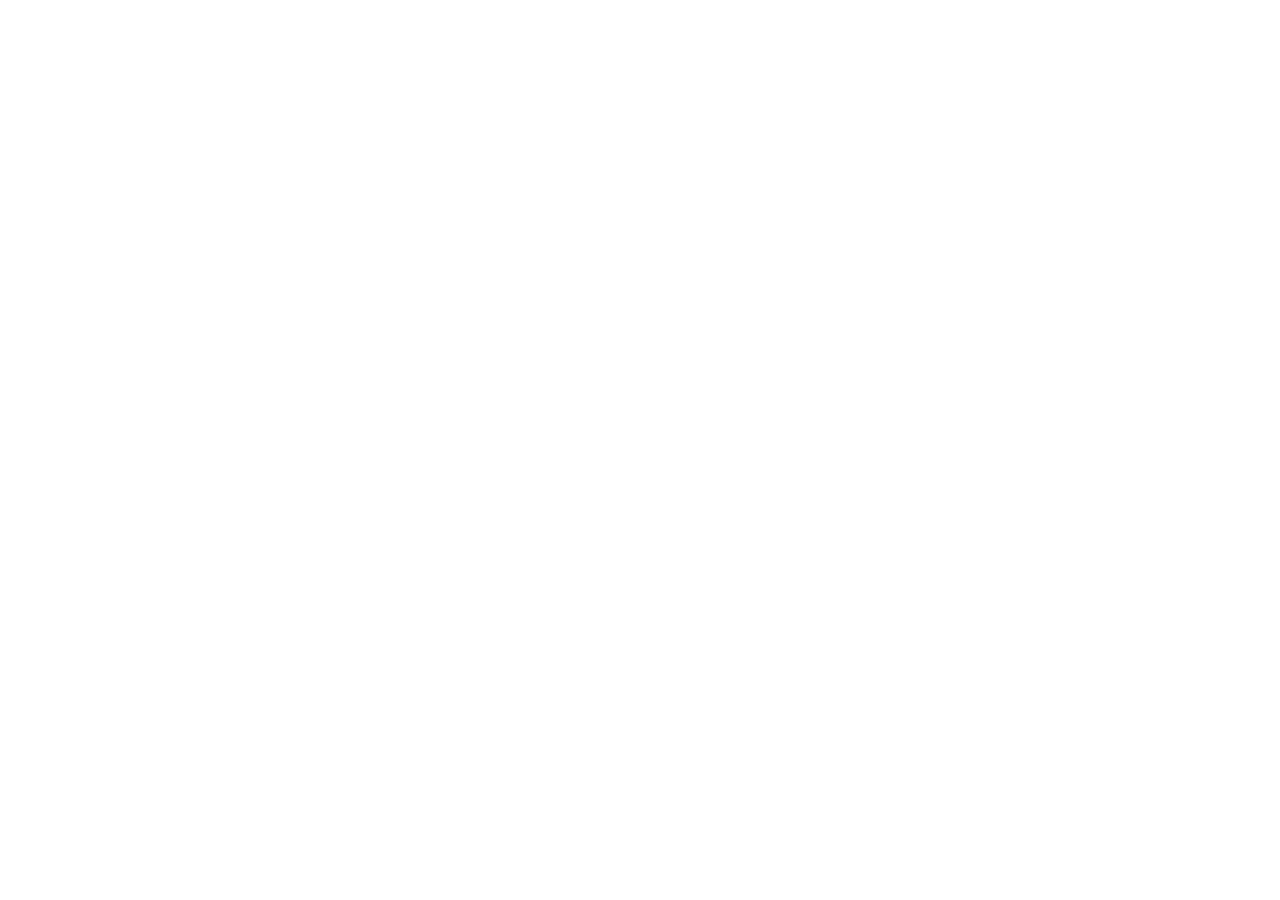
==== meta/index.html @ 98bcefba "Add initial HTML structure and metadata for Gravity Meta This file contains the HTML structure and m" ====
<!doctype html>
<html lang="en">
  <head>
    <meta charset="UTF-8" />
    <link rel="icon" type="image/png" href="/logo.png" />
    <meta name="viewport" content="width=device-width, initial-scale=1.0" />
    <meta name="google-site-verification" content="0ZM9mzoG0F2_y1oZNeN7KUxg014ZH8ivUcVHhvHmW-U" />
    
    <!-- Primary Meta Tags -->
    <title>Gravity Meta - Free AI Metadata & Prompt Generator for Microstock</title>
    <meta name="title" content="Gravity Meta - Free AI Metadata & Prompt Generator for Microstock" />
    <meta name="description" content="Boost your microstock portfolio with Gravity Meta. Instantly generate high-quality titles, keywords, descriptions, and AI image prompts using advanced AI for Shutterstock, Adobe Stock, and Midjourney." />
    <meta name="keywords" content="Gravity Meta, gravity meta, gravitymeta, bg remover, free background remover, metadata generator, prompt generator, image to prompt, image upscaler, ai image upscaler, event calendar, microstock automation, stock photography keywords, title generator, shutterstock keyword tool, adobe stock automation, free tag generator, stock photo SEO" />
    <meta name="author" content="Ratul Islam Ridoy" />

    <!-- Open Graph / Facebook / Discord -->
    <meta property="og:type" content="website" />
    <meta property="og:url" content="https://www.gravitymeta.me/" />
    <meta property="og:title" content="Gravity Meta - AI Metadata Engine" />
    <meta property="og:description" content="Generate perfect titles, keywords, and prompts for your stock photography and AI art instantly." />
    <meta property="og:image" content="/logo.png" />

    <!-- Twitter -->
    <meta property="twitter:card" content="summary_large_image" />
    <meta property="twitter:url" content="https://www.gravitymeta.me/" />
    <meta property="twitter:title" content="Gravity Meta - Free AI Metadata Generator" />
    <meta property="twitter:description" content="Boost your microstock portfolio with Gravity Meta. Instantly generate high-quality titles, keywords, descriptions, and AI image prompts." />
    <meta property="twitter:image" content="/logo.png" />

    <!-- Structured Data for Google Knowledge Graph (SEO for Exact Spaced Keyword) -->
    <script type="application/ld+json">
    {
      "@context": "https://schema.org",
      "@graph": [
        {
          "@type": "WebSite",
          "@id": "https://www.gravitymeta.me/#website",
          "url": "https://www.gravitymeta.me/",
          "name": "Gravity Meta",
          "alternateName": ["GravityMeta", "gravity meta", "Gravity meta"],
          "description": "Free AI Metadata & Prompt Generator for Microstock"
        },
        {
          "@type": "SoftwareApplication",
          "@id": "https://www.gravitymeta.me/#software",
          "name": "Gravity Meta",
          "alternateName": ["gravity meta", "GravityMeta"],
          "applicationCategory": "BusinessApplication",
          "operatingSystem": "Web",
          "url": "https://www.gravitymeta.me/",
          "description": "The ultimate AI suite for microstock contributors. Batch-generate SEO metadata, remove backgrounds, up-scale images, and track global trends natively powered by Google Gemini.",
          "keywords": "bg remover, metadata generator, prompt generator, image upscaler, event calendar, image to prompt, AI background removal, stock photography automation",
          "offers": {
            "@type": "Offer",
            "price": "0.00",
            "priceCurrency": "USD"
          }
        }
      ]
    }
    </script>
    <!-- Google tag (gtag.js) 
    <script async src="https://www.googletagmanager.com/gtag/js?id=G-BF6S1VX95F"></script>
    <script>
      window.dataLayer = window.dataLayer || [];
      function gtag(){dataLayer.push(arguments);}
      gtag('js', new Date());

      gtag('config', 'G-BF6S1VX95F');
    </script>
	  -->
    <script type="module" crossorigin src="/assets/index-s1XdirIM.js"></script>
    <link rel="stylesheet" crossorigin href="/assets/index-6b9rn6jf.css">
  </head>
  <body>
    <div id="root"></div>
  </body>
</html>
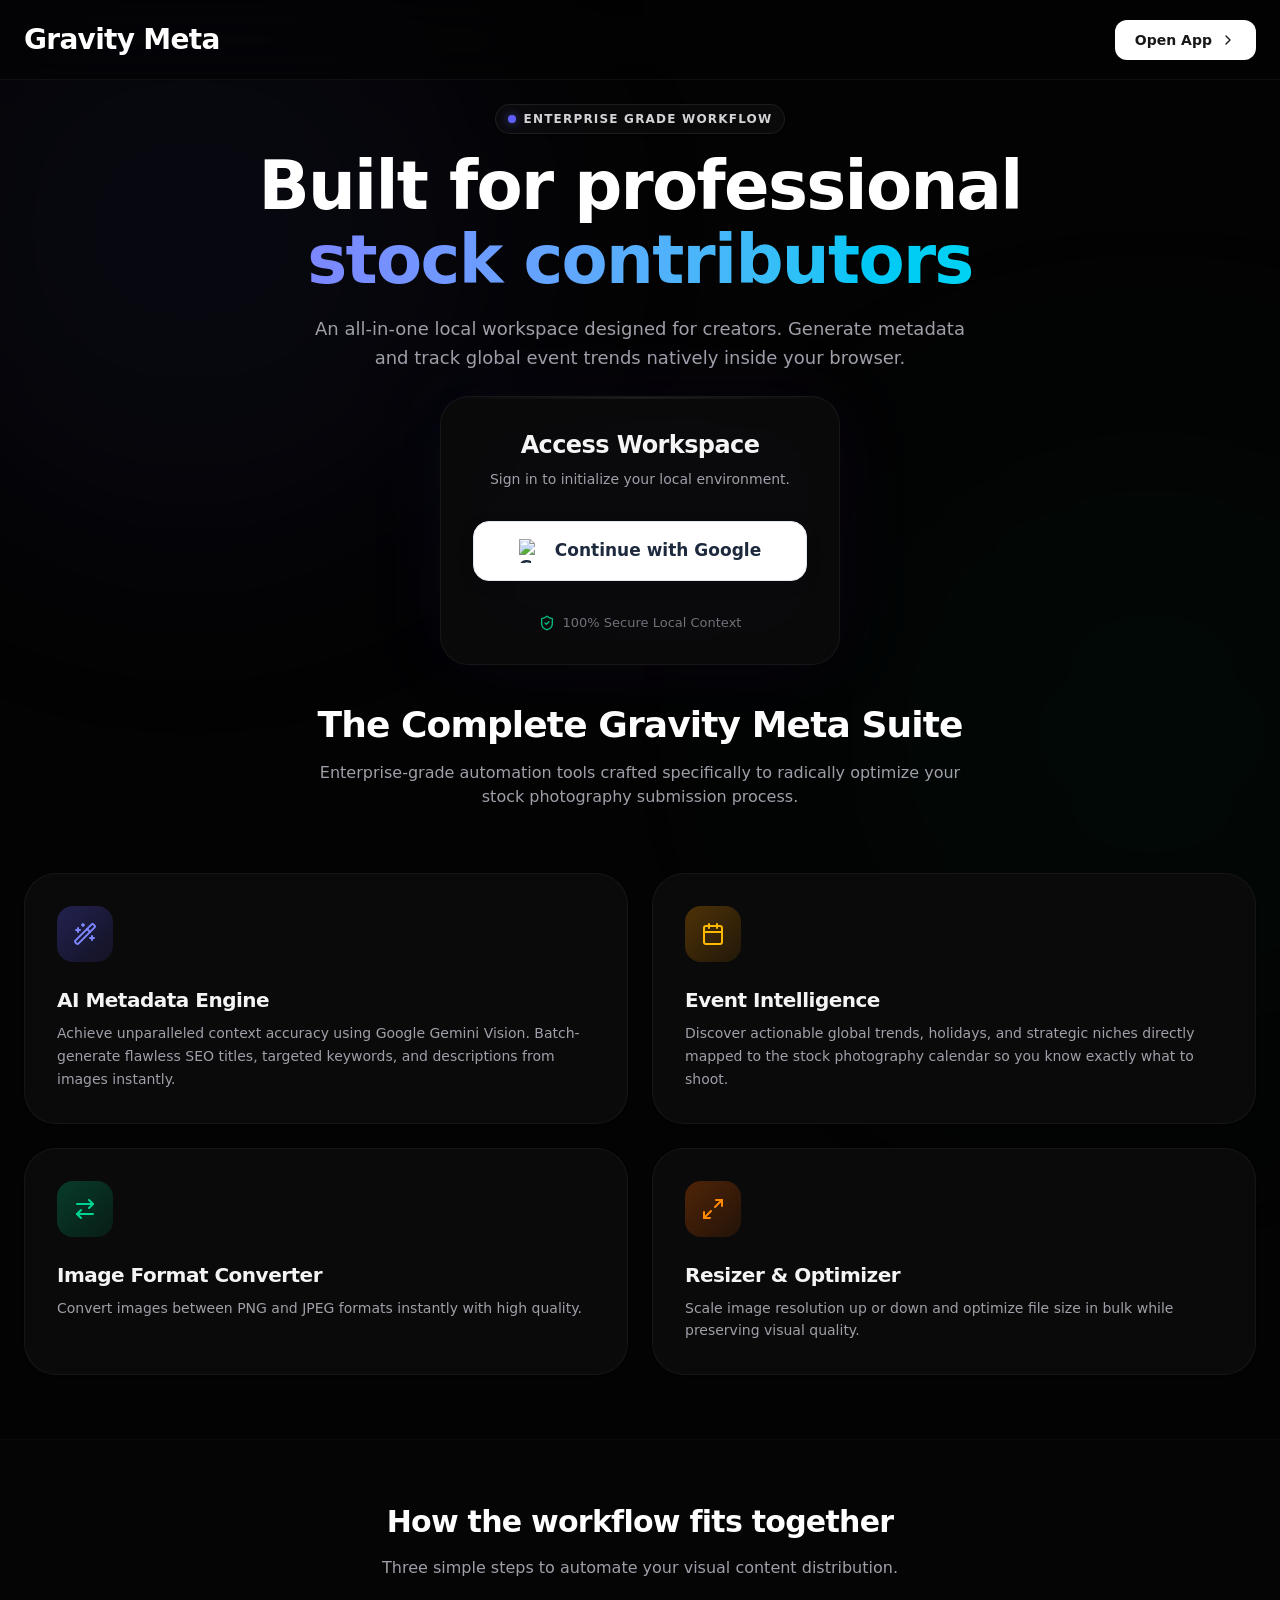
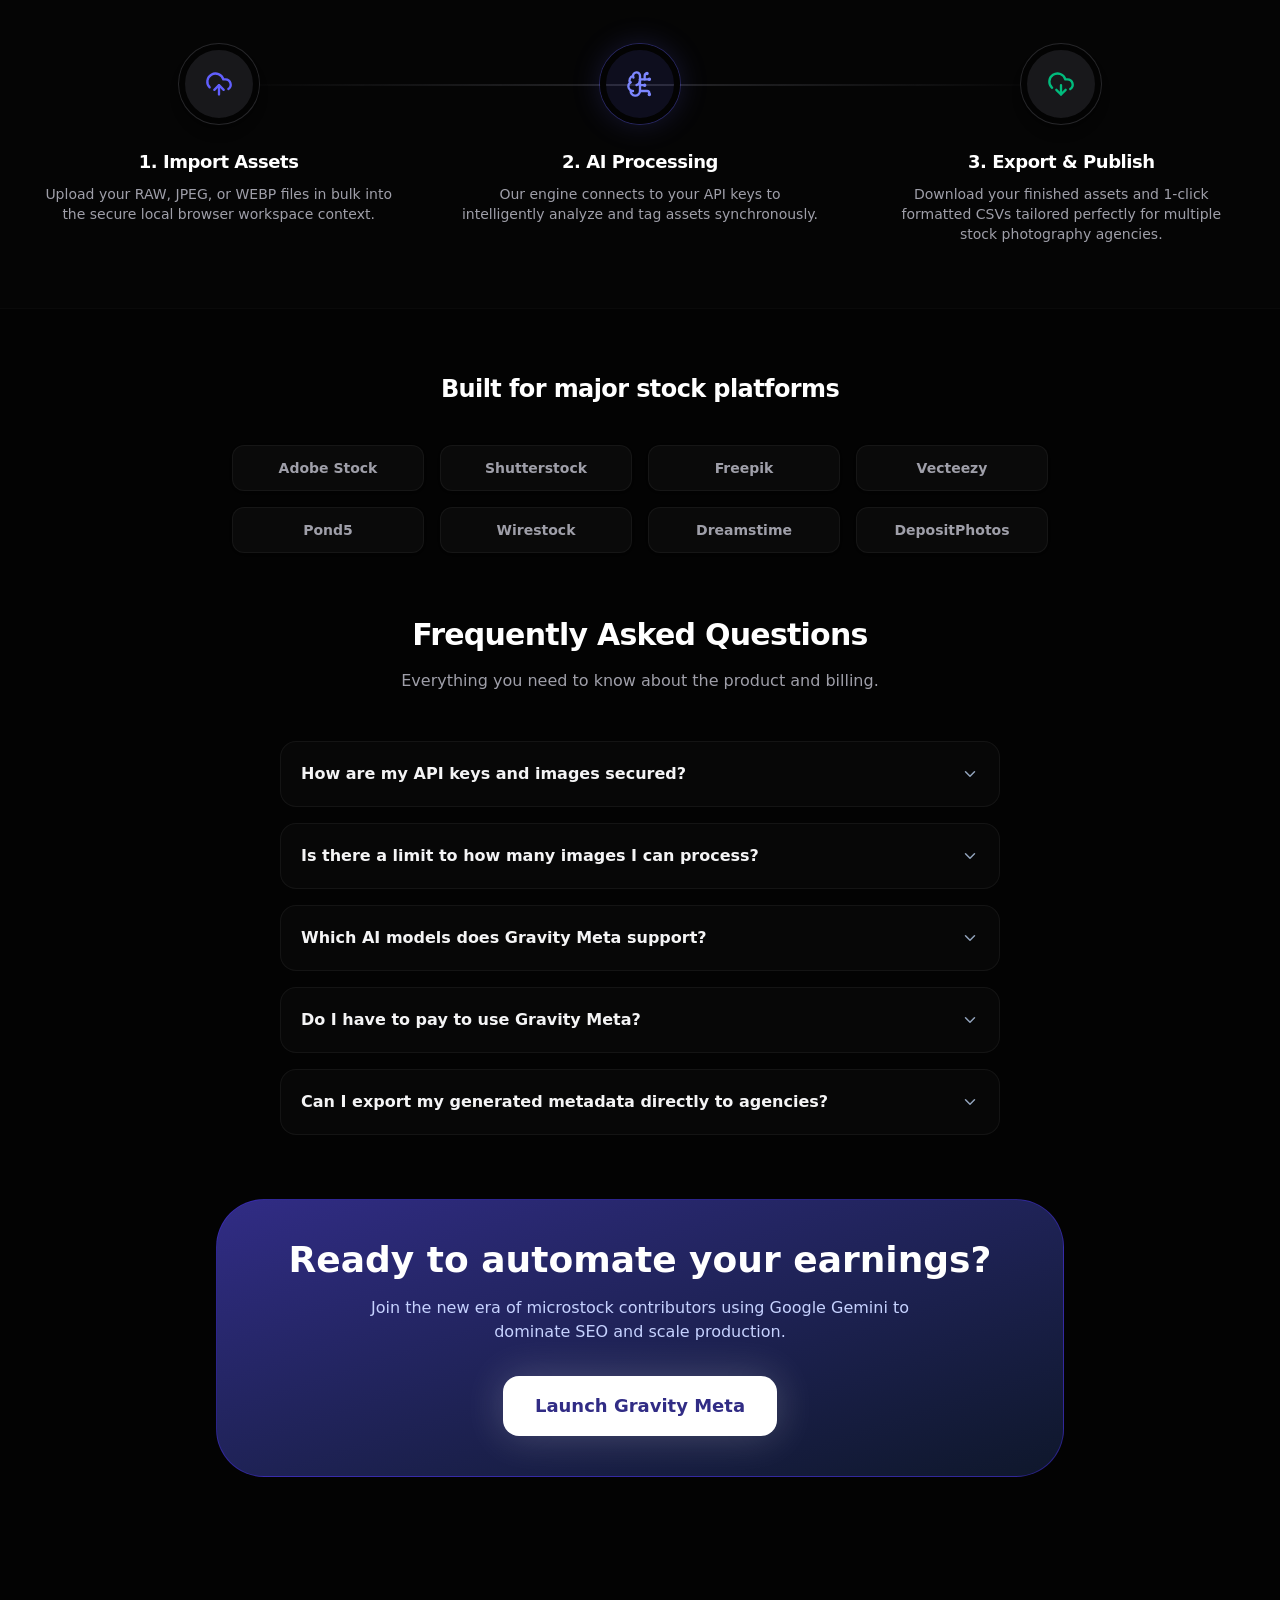
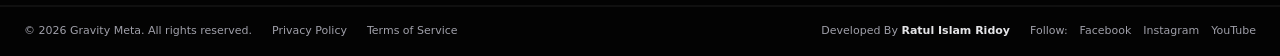
==== commit d8ea3e40: "Update script and link paths in index.html" ====
--- a/meta/index.html
+++ b/meta/index.html
@@ -70,8 +70,8 @@
       gtag('config', 'G-BF6S1VX95F');
     </script>
 	  -->
-    <script type="module" crossorigin src="/assets/index-s1XdirIM.js"></script>
-    <link rel="stylesheet" crossorigin href="/assets/index-6b9rn6jf.css">
+    <script type="module" crossorigin src="index-s1XdirIM.js"></script>
+    <link rel="stylesheet" crossorigin href="index-6b9rn6jf.css">
   </head>
   <body>
     <div id="root"></div>
--- a/meta/index-6b9rn6jf.css
+++ b/meta/index-6b9rn6jf.css
@@ -0,0 +1 @@
+@layer properties{@supports (((-webkit-hyphens:none)) and (not (margin-trim:inline))) or ((-moz-orient:inline) and (not (color:rgb(from red r g b)))){*,:before,:after,::backdrop{--tw-translate-x:0;--tw-translate-y:0;--tw-translate-z:0;--tw-scale-x:1;--tw-scale-y:1;--tw-scale-z:1;--tw-rotate-x:initial;--tw-rotate-y:initial;--tw-rotate-z:initial;--tw-skew-x:initial;--tw-skew-y:initial;--tw-space-y-reverse:0;--tw-space-x-reverse:0;--tw-divide-y-reverse:0;--tw-border-style:solid;--tw-gradient-position:initial;--tw-gradient-from:#0000;--tw-gradient-via:#0000;--tw-gradient-to:#0000;--tw-gradient-stops:initial;--tw-gradient-via-stops:initial;--tw-gradient-from-position:0%;--tw-gradient-via-position:50%;--tw-gradient-to-position:100%;--tw-leading:initial;--tw-font-weight:initial;--tw-tracking:initial;--tw-ordinal:initial;--tw-slashed-zero:initial;--tw-numeric-figure:initial;--tw-numeric-spacing:initial;--tw-numeric-fraction:initial;--tw-shadow:0 0 #0000;--tw-shadow-color:initial;--tw-shadow-alpha:100%;--tw-inset-shadow:0 0 #0000;--tw-inset-shadow-color:initial;--tw-inset-shadow-alpha:100%;--tw-ring-color:initial;--tw-ring-shadow:0 0 #0000;--tw-inset-ring-color:initial;--tw-inset-ring-shadow:0 0 #0000;--tw-ring-inset:initial;--tw-ring-offset-width:0px;--tw-ring-offset-color:#fff;--tw-ring-offset-shadow:0 0 #0000;--tw-blur:initial;--tw-brightness:initial;--tw-contrast:initial;--tw-grayscale:initial;--tw-hue-rotate:initial;--tw-invert:initial;--tw-opacity:initial;--tw-saturate:initial;--tw-sepia:initial;--tw-drop-shadow:initial;--tw-drop-shadow-color:initial;--tw-drop-shadow-alpha:100%;--tw-drop-shadow-size:initial;--tw-backdrop-blur:initial;--tw-backdrop-brightness:initial;--tw-backdrop-contrast:initial;--tw-backdrop-grayscale:initial;--tw-backdrop-hue-rotate:initial;--tw-backdrop-invert:initial;--tw-backdrop-opacity:initial;--tw-backdrop-saturate:initial;--tw-backdrop-sepia:initial;--tw-duration:initial;--tw-ease:initial;--tw-content:""}}}@layer theme{:root,:host{--font-sans:ui-sans-serif, system-ui, sans-serif, "Apple Color Emoji", "Segoe UI Emoji", "Segoe UI Symbol", "Noto Color Emoji";--font-mono:ui-monospace, SFMono-Regular, Menlo, Monaco, Consolas, "Liberation Mono", "Courier New", monospace;--color-red-50:oklch(97.1% .013 17.38);--color-red-100:oklch(93.6% .032 17.717);--color-red-200:oklch(88.5% .062 18.334);--color-red-300:oklch(80.8% .114 19.571);--color-red-400:oklch(70.4% .191 22.216);--color-red-500:oklch(63.7% .237 25.331);--color-red-600:oklch(57.7% .245 27.325);--color-red-700:oklch(50.5% .213 27.518);--color-red-900:oklch(39.6% .141 25.723);--color-red-950:oklch(25.8% .092 26.042);--color-orange-50:oklch(98% .016 73.684);--color-orange-100:oklch(95.4% .038 75.164);--color-orange-300:oklch(83.7% .128 66.29);--color-orange-400:oklch(75% .183 55.934);--color-orange-500:oklch(70.5% .213 47.604);--color-orange-600:oklch(64.6% .222 41.116);--color-orange-700:oklch(55.3% .195 38.402);--color-orange-950:oklch(26.6% .079 36.259);--color-amber-50:oklch(98.7% .022 95.277);--color-amber-100:oklch(96.2% .059 95.617);--color-amber-200:oklch(92.4% .12 95.746);--color-amber-300:oklch(87.9% .169 91.605);--color-amber-400:oklch(82.8% .189 84.429);--color-amber-500:oklch(76.9% .188 70.08);--color-amber-600:oklch(66.6% .179 58.318);--color-amber-700:oklch(55.5% .163 48.998);--color-amber-800:oklch(47.3% .137 46.201);--color-amber-900:oklch(41.4% .112 45.904);--color-yellow-300:oklch(90.5% .182 98.111);--color-yellow-400:oklch(85.2% .199 91.936);--color-yellow-500:oklch(79.5% .184 86.047);--color-green-100:oklch(96.2% .044 156.743);--color-green-400:oklch(79.2% .209 151.711);--color-green-500:oklch(72.3% .219 149.579);--color-green-600:oklch(62.7% .194 149.214);--color-emerald-50:oklch(97.9% .021 166.113);--color-emerald-100:oklch(95% .052 163.051);--color-emerald-200:oklch(90.5% .093 164.15);--color-emerald-300:oklch(84.5% .143 164.978);--color-emerald-400:oklch(76.5% .177 163.223);--color-emerald-500:oklch(69.6% .17 162.48);--color-emerald-600:oklch(59.6% .145 163.225);--color-emerald-700:oklch(50.8% .118 165.612);--color-emerald-800:oklch(43.2% .095 166.913);--color-emerald-900:oklch(37.8% .077 168.94);--color-teal-500:oklch(70.4% .14 182.503);--color-teal-600:oklch(60% .118 184.704);--color-cyan-400:oklch(78.9% .154 211.53);--color-cyan-500:oklch(71.5% .143 215.221);--color-cyan-600:oklch(60.9% .126 221.723);--color-blue-50:oklch(97% .014 254.604);--color-blue-100:oklch(93.2% .032 255.585);--color-blue-200:oklch(88.2% .059 254.128);--color-blue-300:oklch(80.9% .105 251.813);--color-blue-400:oklch(70.7% .165 254.624);--color-blue-500:oklch(62.3% .214 259.815);--color-blue-600:oklch(54.6% .245 262.881);--color-blue-700:oklch(48.8% .243 264.376);--color-blue-800:oklch(42.4% .199 265.638);--color-blue-900:oklch(37.9% .146 265.522);--color-blue-950:oklch(28.2% .091 267.935);--color-indigo-50:oklch(96.2% .018 272.314);--color-indigo-100:oklch(93% .034 272.788);--color-indigo-200:oklch(87% .065 274.039);--color-indigo-300:oklch(78.5% .115 274.713);--color-indigo-400:oklch(67.3% .182 276.935);--color-indigo-500:oklch(58.5% .233 277.117);--color-indigo-600:oklch(51.1% .262 276.966);--color-indigo-700:oklch(45.7% .24 277.023);--color-indigo-900:oklch(35.9% .144 278.697);--color-indigo-950:oklch(25.7% .09 281.288);--color-violet-50:oklch(96.9% .016 293.756);--color-violet-100:oklch(94.3% .029 294.588);--color-violet-500:oklch(60.6% .25 292.717);--color-violet-600:oklch(54.1% .281 293.009);--color-violet-950:oklch(28.3% .141 291.089);--color-purple-300:oklch(82.7% .119 306.383);--color-purple-400:oklch(71.4% .203 305.504);--color-purple-500:oklch(62.7% .265 303.9);--color-purple-600:oklch(55.8% .288 302.321);--color-purple-950:oklch(29.1% .149 302.717);--color-pink-50:oklch(97.1% .014 343.198);--color-pink-100:oklch(94.8% .028 342.258);--color-pink-300:oklch(82.3% .12 346.018);--color-pink-400:oklch(71.8% .202 349.761);--color-pink-500:oklch(65.6% .241 354.308);--color-pink-600:oklch(59.2% .249 .584);--color-pink-700:oklch(52.5% .223 3.958);--color-pink-800:oklch(45.9% .187 3.815);--color-pink-900:oklch(40.8% .153 2.432);--color-pink-950:oklch(28.4% .109 3.907);--color-rose-50:oklch(96.9% .015 12.422);--color-rose-400:oklch(71.2% .194 13.428);--color-rose-500:oklch(64.5% .246 16.439);--color-rose-600:oklch(58.6% .253 17.585);--color-slate-50:oklch(98.4% .003 247.858);--color-slate-100:oklch(96.8% .007 247.896);--color-slate-200:oklch(92.9% .013 255.508);--color-slate-300:oklch(86.9% .022 252.894);--color-slate-400:oklch(70.4% .04 256.788);--color-slate-500:oklch(55.4% .046 257.417);--color-slate-600:oklch(44.6% .043 257.281);--color-slate-700:oklch(37.2% .044 257.287);--color-slate-800:oklch(27.9% .041 260.031);--color-slate-900:oklch(20.8% .042 265.755);--color-gray-300:oklch(87.2% .01 258.338);--color-zinc-50:oklch(98.5% 0 0);--color-zinc-100:oklch(96.7% .001 286.375);--color-zinc-200:oklch(92% .004 286.32);--color-zinc-300:oklch(87.1% .006 286.286);--color-zinc-400:oklch(70.5% .015 286.067);--color-zinc-500:oklch(55.2% .016 285.938);--color-zinc-600:oklch(44.2% .017 285.786);--color-zinc-700:oklch(37% .013 285.805);--color-zinc-800:#27272a;--color-zinc-900:#18181b;--color-zinc-950:#09090b;--color-black:#000;--color-white:#fff;--spacing:.25rem;--container-xs:20rem;--container-sm:24rem;--container-md:28rem;--container-lg:32rem;--container-xl:36rem;--container-2xl:42rem;--container-3xl:48rem;--container-4xl:56rem;--container-5xl:64rem;--container-6xl:72rem;--container-7xl:80rem;--text-xs:.75rem;--text-xs--line-height:calc(1 / .75);--text-sm:.875rem;--text-sm--line-height:calc(1.25 / .875);--text-base:1rem;--text-base--line-height: 1.5 ;--text-lg:1.125rem;--text-lg--line-height:calc(1.75 / 1.125);--text-xl:1.25rem;--text-xl--line-height:calc(1.75 / 1.25);--text-2xl:1.5rem;--text-2xl--line-height:calc(2 / 1.5);--text-3xl:1.875rem;--text-3xl--line-height: 1.2 ;--text-4xl:2.25rem;--text-4xl--line-height:calc(2.5 / 2.25);--text-5xl:3rem;--text-5xl--line-height:1;--text-6xl:3.75rem;--text-6xl--line-height:1;--text-7xl:4.5rem;--text-7xl--line-height:1;--font-weight-medium:500;--font-weight-semibold:600;--font-weight-bold:700;--font-weight-extrabold:800;--font-weight-black:900;--tracking-tighter:-.05em;--tracking-tight:-.025em;--tracking-wide:.025em;--tracking-wider:.05em;--tracking-widest:.1em;--leading-tight:1.25;--leading-snug:1.375;--leading-relaxed:1.625;--radius-md:.375rem;--radius-lg:.5rem;--radius-xl:.75rem;--radius-2xl:1rem;--radius-3xl:1.5rem;--drop-shadow-sm:0 1px 2px #00000026;--drop-shadow-md:0 3px 3px #0000001f;--ease-out:cubic-bezier(0, 0, .2, 1);--ease-in-out:cubic-bezier(.4, 0, .2, 1);--animate-spin:spin 1s linear infinite;--animate-ping:ping 1s cubic-bezier(0, 0, .2, 1) infinite;--animate-pulse:pulse 2s cubic-bezier(.4, 0, .6, 1) infinite;--animate-bounce:bounce 1s infinite;--blur-xs:4px;--blur-sm:8px;--blur-md:12px;--blur-xl:24px;--blur-2xl:40px;--blur-3xl:64px;--aspect-video:16 / 9;--default-transition-duration:.15s;--default-transition-timing-function:cubic-bezier(.4, 0, .2, 1);--default-font-family:var(--font-sans);--default-mono-font-family:var(--font-mono)}}@layer base{*,:after,:before,::backdrop{box-sizing:border-box;border:0 solid;margin:0;padding:0}::file-selector-button{box-sizing:border-box;border:0 solid;margin:0;padding:0}html,:host{-webkit-text-size-adjust:100%;tab-size:4;line-height:1.5;font-family:var(--default-font-family,ui-sans-serif, system-ui, sans-serif, "Apple Color Emoji", "Segoe UI Emoji", "Segoe UI Symbol", "Noto Color Emoji");font-feature-settings:var(--default-font-feature-settings,normal);font-variation-settings:var(--default-font-variation-settings,normal);-webkit-tap-highlight-color:transparent}hr{height:0;color:inherit;border-top-width:1px}abbr:where([title]){-webkit-text-decoration:underline dotted;text-decoration:underline dotted}h1,h2,h3,h4,h5,h6{font-size:inherit;font-weight:inherit}a{color:inherit;-webkit-text-decoration:inherit;text-decoration:inherit}b,strong{font-weight:bolder}code,kbd,samp,pre{font-family:var(--default-mono-font-family,ui-monospace, SFMono-Regular, Menlo, Monaco, Consolas, "Liberation Mono", "Courier New", monospace);font-feature-settings:var(--default-mono-font-feature-settings,normal);font-variation-settings:var(--default-mono-font-variation-settings,normal);font-size:1em}small{font-size:80%}sub,sup{vertical-align:baseline;font-size:75%;line-height:0;position:relative}sub{bottom:-.25em}sup{top:-.5em}table{text-indent:0;border-color:inherit;border-collapse:collapse}:-moz-focusring{outline:auto}progress{vertical-align:baseline}summary{display:list-item}ol,ul,menu{list-style:none}img,svg,video,canvas,audio,iframe,embed,object{vertical-align:middle;display:block}img,video{max-width:100%;height:auto}button,input,select,optgroup,textarea{font:inherit;font-feature-settings:inherit;font-variation-settings:inherit;letter-spacing:inherit;color:inherit;opacity:1;background-color:#0000;border-radius:0}::file-selector-button{font:inherit;font-feature-settings:inherit;font-variation-settings:inherit;letter-spacing:inherit;color:inherit;opacity:1;background-color:#0000;border-radius:0}:where(select:is([multiple],[size])) optgroup{font-weight:bolder}:where(select:is([multiple],[size])) optgroup option{padding-inline-start:20px}::file-selector-button{margin-inline-end:4px}::placeholder{opacity:1}@supports (not ((-webkit-appearance:-apple-pay-button))) or (contain-intrinsic-size:1px){::placeholder{color:currentColor}@supports (color:color-mix(in lab,red,red)){::placeholder{color:color-mix(in oklab,currentcolor 50%,transparent)}}}textarea{resize:vertical}::-webkit-search-decoration{-webkit-appearance:none}::-webkit-date-and-time-value{min-height:1lh;text-align:inherit}::-webkit-datetime-edit{display:inline-flex}::-webkit-datetime-edit-fields-wrapper{padding:0}::-webkit-datetime-edit{padding-block:0}::-webkit-datetime-edit-year-field{padding-block:0}::-webkit-datetime-edit-month-field{padding-block:0}::-webkit-datetime-edit-day-field{padding-block:0}::-webkit-datetime-edit-hour-field{padding-block:0}::-webkit-datetime-edit-minute-field{padding-block:0}::-webkit-datetime-edit-second-field{padding-block:0}::-webkit-datetime-edit-millisecond-field{padding-block:0}::-webkit-datetime-edit-meridiem-field{padding-block:0}::-webkit-calendar-picker-indicator{line-height:1}:-moz-ui-invalid{box-shadow:none}button,input:where([type=button],[type=reset],[type=submit]){appearance:button}::file-selector-button{appearance:button}::-webkit-inner-spin-button{height:auto}::-webkit-outer-spin-button{height:auto}[hidden]:where(:not([hidden=until-found])){display:none!important}}@layer components;@layer utilities{.pointer-events-auto{pointer-events:auto}.pointer-events-none{pointer-events:none}.invisible{visibility:hidden}.visible{visibility:visible}.sr-only{clip-path:inset(50%);white-space:nowrap;border-width:0;width:1px;height:1px;margin:-1px;padding:0;position:absolute;overflow:hidden}.absolute{position:absolute}.fixed{position:fixed}.relative{position:relative}.static{position:static}.sticky{position:sticky}.-inset-1{inset:calc(var(--spacing) * -1)}.inset-0{inset:calc(var(--spacing) * 0)}.inset-x-0{inset-inline:calc(var(--spacing) * 0)}.inset-y-0{inset-block:calc(var(--spacing) * 0)}.start{inset-inline-start:var(--spacing)}.end{inset-inline-end:var(--spacing)}.-top-1{top:calc(var(--spacing) * -1)}.-top-2{top:calc(var(--spacing) * -2)}.-top-3{top:calc(var(--spacing) * -3)}.-top-4{top:calc(var(--spacing) * -4)}.top-0{top:calc(var(--spacing) * 0)}.top-0\.5{top:calc(var(--spacing) * .5)}.top-1{top:calc(var(--spacing) * 1)}.top-1\.5{top:calc(var(--spacing) * 1.5)}.top-1\/2{top:50%}.top-1\/4{top:25%}.top-2{top:calc(var(--spacing) * 2)}.top-2\.5{top:calc(var(--spacing) * 2.5)}.top-3{top:calc(var(--spacing) * 3)}.top-4{top:calc(var(--spacing) * 4)}.top-6{top:calc(var(--spacing) * 6)}.top-8{top:calc(var(--spacing) * 8)}.top-\[-10\%\]{top:-10%}.top-\[40\%\]{top:40%}.top-\[40px\]{top:40px}.top-\[70\%\]{top:70%}.top-full{top:100%}.-right-1{right:calc(var(--spacing) * -1)}.-right-2{right:calc(var(--spacing) * -2)}.-right-3{right:calc(var(--spacing) * -3)}.-right-10{right:calc(var(--spacing) * -10)}.right-0{right:calc(var(--spacing) * 0)}.right-1\/3{right:33.3333%}.right-1\/4{right:25%}.right-1\/6{right:16.6667%}.right-2{right:calc(var(--spacing) * 2)}.right-3{right:calc(var(--spacing) * 3)}.right-4{right:calc(var(--spacing) * 4)}.right-6{right:calc(var(--spacing) * 6)}.right-8{right:calc(var(--spacing) * 8)}.right-\[-10\%\]{right:-10%}.-bottom-1{bottom:calc(var(--spacing) * -1)}.-bottom-10{bottom:calc(var(--spacing) * -10)}.bottom-0{bottom:calc(var(--spacing) * 0)}.bottom-1{bottom:calc(var(--spacing) * 1)}.bottom-1\.5{bottom:calc(var(--spacing) * 1.5)}.bottom-2{bottom:calc(var(--spacing) * 2)}.bottom-6{bottom:calc(var(--spacing) * 6)}.bottom-20{bottom:calc(var(--spacing) * 20)}.bottom-\[-10\%\]{bottom:-10%}.-left-1\/4{left:-25%}.left-0{left:calc(var(--spacing) * 0)}.left-1{left:calc(var(--spacing) * 1)}.left-1\/2{left:50%}.left-1\/4{left:25%}.left-1\/6{left:16.6667%}.left-2\.5{left:calc(var(--spacing) * 2.5)}.left-3{left:calc(var(--spacing) * 3)}.left-4{left:calc(var(--spacing) * 4)}.left-6{left:calc(var(--spacing) * 6)}.left-8{left:calc(var(--spacing) * 8)}.left-\[-10\%\]{left:-10%}.left-\[60\%\]{left:60%}.z-0{z-index:0}.z-10{z-index:10}.z-20{z-index:20}.z-30{z-index:30}.z-40{z-index:40}.z-50{z-index:50}.z-\[30\]{z-index:30}.z-\[60\]{z-index:60}.z-\[100\]{z-index:100}.z-\[110\]{z-index:110}.z-\[150\]{z-index:150}.z-\[160\]{z-index:160}.z-\[200\]{z-index:200}.z-\[210\]{z-index:210}.z-\[220\]{z-index:220}.z-\[230\]{z-index:230}.z-\[250\]{z-index:250}.z-\[300\]{z-index:300}.z-\[999\]{z-index:999}.z-\[9999\]{z-index:9999}.container{width:100%}@media(min-width:40rem){.container{max-width:40rem}}@media(min-width:48rem){.container{max-width:48rem}}@media(min-width:64rem){.container{max-width:64rem}}@media(min-width:80rem){.container{max-width:80rem}}@media(min-width:96rem){.container{max-width:96rem}}.m-0{margin:calc(var(--spacing) * 0)}.mx-1{margin-inline:calc(var(--spacing) * 1)}.mx-2{margin-inline:calc(var(--spacing) * 2)}.mx-4{margin-inline:calc(var(--spacing) * 4)}.mx-auto{margin-inline:auto}.-mt-10{margin-top:calc(var(--spacing) * -10)}.mt-0\.5{margin-top:calc(var(--spacing) * .5)}.mt-1{margin-top:calc(var(--spacing) * 1)}.mt-2{margin-top:calc(var(--spacing) * 2)}.mt-3{margin-top:calc(var(--spacing) * 3)}.mt-4{margin-top:calc(var(--spacing) * 4)}.mt-6{margin-top:calc(var(--spacing) * 6)}.mt-8{margin-top:calc(var(--spacing) * 8)}.mt-10{margin-top:calc(var(--spacing) * 10)}.mt-12{margin-top:calc(var(--spacing) * 12)}.mt-auto{margin-top:auto}.-mr-10{margin-right:calc(var(--spacing) * -10)}.mr-1{margin-right:calc(var(--spacing) * 1)}.mr-2{margin-right:calc(var(--spacing) * 2)}.-mb-10{margin-bottom:calc(var(--spacing) * -10)}.mb-0\.5{margin-bottom:calc(var(--spacing) * .5)}.mb-1{margin-bottom:calc(var(--spacing) * 1)}.mb-1\.5{margin-bottom:calc(var(--spacing) * 1.5)}.mb-2{margin-bottom:calc(var(--spacing) * 2)}.mb-3{margin-bottom:calc(var(--spacing) * 3)}.mb-4{margin-bottom:calc(var(--spacing) * 4)}.mb-5{margin-bottom:calc(var(--spacing) * 5)}.mb-6{margin-bottom:calc(var(--spacing) * 6)}.mb-8{margin-bottom:calc(var(--spacing) * 8)}.mb-10{margin-bottom:calc(var(--spacing) * 10)}.mb-12{margin-bottom:calc(var(--spacing) * 12)}.mb-16{margin-bottom:calc(var(--spacing) * 16)}.mb-20{margin-bottom:calc(var(--spacing) * 20)}.-ml-10{margin-left:calc(var(--spacing) * -10)}.ml-0\.5{margin-left:calc(var(--spacing) * .5)}.ml-1{margin-left:calc(var(--spacing) * 1)}.ml-2{margin-left:calc(var(--spacing) * 2)}.ml-4{margin-left:calc(var(--spacing) * 4)}.ml-auto{margin-left:auto}.line-clamp-2{-webkit-line-clamp:2;-webkit-box-orient:vertical;display:-webkit-box;overflow:hidden}.block{display:block}.contents{display:contents}.flex{display:flex}.grid{display:grid}.hidden{display:none}.inline-block{display:inline-block}.inline-flex{display:inline-flex}.table{display:table}.aspect-\[2\.5\/1\]{aspect-ratio:2.5}.aspect-\[16\/9\]{aspect-ratio:16/9}.aspect-square{aspect-ratio:1}.aspect-video{aspect-ratio:var(--aspect-video)}.h-0{height:calc(var(--spacing) * 0)}.h-1{height:calc(var(--spacing) * 1)}.h-1\.5{height:calc(var(--spacing) * 1.5)}.h-1\/2{height:50%}.h-2{height:calc(var(--spacing) * 2)}.h-2\.5{height:calc(var(--spacing) * 2.5)}.h-3{height:calc(var(--spacing) * 3)}.h-4{height:calc(var(--spacing) * 4)}.h-5{height:calc(var(--spacing) * 5)}.h-6{height:calc(var(--spacing) * 6)}.h-7{height:calc(var(--spacing) * 7)}.h-8{height:calc(var(--spacing) * 8)}.h-10{height:calc(var(--spacing) * 10)}.h-11{height:calc(var(--spacing) * 11)}.h-12{height:calc(var(--spacing) * 12)}.h-14{height:calc(var(--spacing) * 14)}.h-16{height:calc(var(--spacing) * 16)}.h-20{height:calc(var(--spacing) * 20)}.h-24{height:calc(var(--spacing) * 24)}.h-28{height:calc(var(--spacing) * 28)}.h-32{height:calc(var(--spacing) * 32)}.h-36{height:calc(var(--spacing) * 36)}.h-64{height:calc(var(--spacing) * 64)}.h-96{height:calc(var(--spacing) * 96)}.h-\[1\.5px\]{height:1.5px}.h-\[2px\]{height:2px}.h-\[40\%\]{height:40%}.h-\[40vw\]{height:40vw}.h-\[50vw\]{height:50vw}.h-\[60vw\]{height:60vw}.h-\[90vh\]{height:90vh}.h-\[600px\]{height:600px}.h-auto{height:auto}.h-fit{height:fit-content}.h-full{height:100%}.h-px{height:1px}.h-screen{height:100vh}.max-h-0{max-height:calc(var(--spacing) * 0)}.max-h-96{max-height:calc(var(--spacing) * 96)}.max-h-\[70vh\]{max-height:70vh}.max-h-\[90vh\]{max-height:90vh}.max-h-full{max-height:100%}.min-h-0{min-height:calc(var(--spacing) * 0)}.min-h-\[5rem\]{min-height:5rem}.min-h-\[70px\]{min-height:70px}.min-h-\[120px\]{min-height:120px}.min-h-\[300px\]{min-height:300px}.min-h-\[400px\]{min-height:400px}.min-h-\[500px\]{min-height:500px}.min-h-screen{min-height:100vh}.w-0{width:calc(var(--spacing) * 0)}.w-0\.5{width:calc(var(--spacing) * .5)}.w-1{width:calc(var(--spacing) * 1)}.w-1\.5{width:calc(var(--spacing) * 1.5)}.w-1\/2{width:50%}.w-1\/3{width:33.3333%}.w-2{width:calc(var(--spacing) * 2)}.w-2\.5{width:calc(var(--spacing) * 2.5)}.w-3{width:calc(var(--spacing) * 3)}.w-4{width:calc(var(--spacing) * 4)}.w-5{width:calc(var(--spacing) * 5)}.w-6{width:calc(var(--spacing) * 6)}.w-7{width:calc(var(--spacing) * 7)}.w-8{width:calc(var(--spacing) * 8)}.w-9{width:calc(var(--spacing) * 9)}.w-10{width:calc(var(--spacing) * 10)}.w-11{width:calc(var(--spacing) * 11)}.w-12{width:calc(var(--spacing) * 12)}.w-14{width:calc(var(--spacing) * 14)}.w-16{width:calc(var(--spacing) * 16)}.w-20{width:calc(var(--spacing) * 20)}.w-24{width:calc(var(--spacing) * 24)}.w-28{width:calc(var(--spacing) * 28)}.w-32{width:calc(var(--spacing) * 32)}.w-36{width:calc(var(--spacing) * 36)}.w-48{width:calc(var(--spacing) * 48)}.w-56{width:calc(var(--spacing) * 56)}.w-64{width:calc(var(--spacing) * 64)}.w-80{width:calc(var(--spacing) * 80)}.w-96{width:calc(var(--spacing) * 96)}.w-\[40\%\]{width:40%}.w-\[40vw\]{width:40vw}.w-\[50vw\]{width:50vw}.w-\[60vw\]{width:60vw}.w-\[90\%\]{width:90%}.w-\[calc\(\(100\%-8px\)\/3\)\]{width:calc(33.3333% - 2.66667px)}.w-\[calc\(50\%-6px\)\]{width:calc(50% - 6px)}.w-auto{width:auto}.w-fit{width:fit-content}.w-full{width:100%}.w-px{width:1px}.max-w-2xl{max-width:var(--container-2xl)}.max-w-3xl{max-width:var(--container-3xl)}.max-w-4xl{max-width:var(--container-4xl)}.max-w-5xl{max-width:var(--container-5xl)}.max-w-6xl{max-width:var(--container-6xl)}.max-w-7xl{max-width:var(--container-7xl)}.max-w-\[90vw\]{max-width:90vw}.max-w-\[250px\]{max-width:250px}.max-w-\[400px\]{max-width:400px}.max-w-full{max-width:100%}.max-w-lg{max-width:var(--container-lg)}.max-w-md{max-width:var(--container-md)}.max-w-sm{max-width:var(--container-sm)}.max-w-xl{max-width:var(--container-xl)}.max-w-xs{max-width:var(--container-xs)}.min-w-0{min-width:calc(var(--spacing) * 0)}.min-w-\[3rem\]{min-width:3rem}.min-w-\[800px\]{min-width:800px}.min-w-fit{min-width:fit-content}.flex-1{flex:1}.flex-shrink-0,.shrink-0{flex-shrink:0}.border-collapse{border-collapse:collapse}.origin-top{transform-origin:top}.origin-top-right{transform-origin:100% 0}.-translate-x-1\/2{--tw-translate-x: -50% ;translate:var(--tw-translate-x) var(--tw-translate-y)}.-translate-x-full{--tw-translate-x:-100%;translate:var(--tw-translate-x) var(--tw-translate-y)}.translate-x-0{--tw-translate-x:calc(var(--spacing) * 0);translate:var(--tw-translate-x) var(--tw-translate-y)}.translate-x-1\/3{--tw-translate-x:calc(1 / 3 * 100%);translate:var(--tw-translate-x) var(--tw-translate-y)}.translate-x-4{--tw-translate-x:calc(var(--spacing) * 4);translate:var(--tw-translate-x) var(--tw-translate-y)}.translate-x-\[200\%\]{--tw-translate-x:200%;translate:var(--tw-translate-x) var(--tw-translate-y)}.translate-x-full{--tw-translate-x:100%;translate:var(--tw-translate-x) var(--tw-translate-y)}.-translate-y-1\/2{--tw-translate-y: -50% ;translate:var(--tw-translate-x) var(--tw-translate-y)}.-translate-y-2{--tw-translate-y:calc(var(--spacing) * -2);translate:var(--tw-translate-x) var(--tw-translate-y)}.translate-y-0{--tw-translate-y:calc(var(--spacing) * 0);translate:var(--tw-translate-x) var(--tw-translate-y)}.translate-y-2{--tw-translate-y:calc(var(--spacing) * 2);translate:var(--tw-translate-x) var(--tw-translate-y)}.translate-y-12{--tw-translate-y:calc(var(--spacing) * 12);translate:var(--tw-translate-x) var(--tw-translate-y)}.scale-95{--tw-scale-x:95%;--tw-scale-y:95%;--tw-scale-z:95%;scale:var(--tw-scale-x) var(--tw-scale-y)}.scale-100{--tw-scale-x:100%;--tw-scale-y:100%;--tw-scale-z:100%;scale:var(--tw-scale-x) var(--tw-scale-y)}.scale-105{--tw-scale-x:105%;--tw-scale-y:105%;--tw-scale-z:105%;scale:var(--tw-scale-x) var(--tw-scale-y)}.scale-110{--tw-scale-x:110%;--tw-scale-y:110%;--tw-scale-z:110%;scale:var(--tw-scale-x) var(--tw-scale-y)}.scale-\[0\.99\]{scale:.99}.scale-\[1\.01\]{scale:1.01}.scale-\[1\.02\]{scale:1.02}.rotate-0{rotate:none}.rotate-3{rotate:3deg}.rotate-12{rotate:12deg}.rotate-45{rotate:45deg}.rotate-90{rotate:90deg}.rotate-180{rotate:180deg}.rotate-\[360deg\]{rotate:360deg}.-skew-x-12{--tw-skew-x:skewX( -12deg );transform:var(--tw-rotate-x,) var(--tw-rotate-y,) var(--tw-rotate-z,) var(--tw-skew-x,) var(--tw-skew-y,)}.transform{transform:var(--tw-rotate-x,) var(--tw-rotate-y,) var(--tw-rotate-z,) var(--tw-skew-x,) var(--tw-skew-y,)}.animate-\[loading_10s_ease-in-out_infinite\]{animation:10s ease-in-out infinite loading}.animate-\[pulse_8s_ease-in-out_infinite\]{animation:8s ease-in-out infinite pulse}.animate-\[pulse_10s_ease-in-out_infinite_reverse\]{animation:10s ease-in-out infinite reverse pulse}.animate-\[pulse_12s_ease-in-out_infinite\]{animation:12s ease-in-out infinite pulse}.animate-\[shimmer_1s_infinite\]{animation:1s infinite shimmer}.animate-\[shimmer_2s_infinite\]{animation:2s infinite shimmer}.animate-\[shimmer_3s_infinite\]{animation:3s infinite shimmer}.animate-bounce{animation:var(--animate-bounce)}.animate-ping{animation:var(--animate-ping)}.animate-pulse{animation:var(--animate-pulse)}.animate-spin{animation:var(--animate-spin)}.cursor-default{cursor:default}.cursor-ew-resize{cursor:ew-resize}.cursor-not-allowed{cursor:not-allowed}.cursor-pointer{cursor:pointer}.resize{resize:both}.resize-none{resize:none}.resize-y{resize:vertical}.appearance-none{appearance:none}.grid-cols-1{grid-template-columns:repeat(1,minmax(0,1fr))}.grid-cols-2{grid-template-columns:repeat(2,minmax(0,1fr))}.grid-cols-3{grid-template-columns:repeat(3,minmax(0,1fr))}.grid-cols-4{grid-template-columns:repeat(4,minmax(0,1fr))}.grid-cols-7{grid-template-columns:repeat(7,minmax(0,1fr))}.flex-col{flex-direction:column}.flex-wrap{flex-wrap:wrap}.items-baseline{align-items:baseline}.items-center{align-items:center}.items-end{align-items:flex-end}.items-start{align-items:flex-start}.items-stretch{align-items:stretch}.justify-between{justify-content:space-between}.justify-center{justify-content:center}.justify-end{justify-content:flex-end}.justify-start{justify-content:flex-start}.gap-0\.5{gap:calc(var(--spacing) * .5)}.gap-1{gap:calc(var(--spacing) * 1)}.gap-1\.5{gap:calc(var(--spacing) * 1.5)}.gap-2{gap:calc(var(--spacing) * 2)}.gap-2\.5{gap:calc(var(--spacing) * 2.5)}.gap-3{gap:calc(var(--spacing) * 3)}.gap-3\.5{gap:calc(var(--spacing) * 3.5)}.gap-4{gap:calc(var(--spacing) * 4)}.gap-5{gap:calc(var(--spacing) * 5)}.gap-6{gap:calc(var(--spacing) * 6)}.gap-8{gap:calc(var(--spacing) * 8)}.gap-10{gap:calc(var(--spacing) * 10)}.gap-12{gap:calc(var(--spacing) * 12)}:where(.space-y-1>:not(:last-child)){--tw-space-y-reverse:0;margin-block-start:calc(calc(var(--spacing) * 1) * var(--tw-space-y-reverse));margin-block-end:calc(calc(var(--spacing) * 1) * calc(1 - var(--tw-space-y-reverse)))}:where(.space-y-1\.5>:not(:last-child)){--tw-space-y-reverse:0;margin-block-start:calc(calc(var(--spacing) * 1.5) * var(--tw-space-y-reverse));margin-block-end:calc(calc(var(--spacing) * 1.5) * calc(1 - var(--tw-space-y-reverse)))}:where(.space-y-2>:not(:last-child)){--tw-space-y-reverse:0;margin-block-start:calc(calc(var(--spacing) * 2) * var(--tw-space-y-reverse));margin-block-end:calc(calc(var(--spacing) * 2) * calc(1 - var(--tw-space-y-reverse)))}:where(.space-y-3>:not(:last-child)){--tw-space-y-reverse:0;margin-block-start:calc(calc(var(--spacing) * 3) * var(--tw-space-y-reverse));margin-block-end:calc(calc(var(--spacing) * 3) * calc(1 - var(--tw-space-y-reverse)))}:where(.space-y-4>:not(:last-child)){--tw-space-y-reverse:0;margin-block-start:calc(calc(var(--spacing) * 4) * var(--tw-space-y-reverse));margin-block-end:calc(calc(var(--spacing) * 4) * calc(1 - var(--tw-space-y-reverse)))}:where(.space-y-5>:not(:last-child)){--tw-space-y-reverse:0;margin-block-start:calc(calc(var(--spacing) * 5) * var(--tw-space-y-reverse));margin-block-end:calc(calc(var(--spacing) * 5) * calc(1 - var(--tw-space-y-reverse)))}:where(.space-y-6>:not(:last-child)){--tw-space-y-reverse:0;margin-block-start:calc(calc(var(--spacing) * 6) * var(--tw-space-y-reverse));margin-block-end:calc(calc(var(--spacing) * 6) * calc(1 - var(--tw-space-y-reverse)))}:where(.space-y-8>:not(:last-child)){--tw-space-y-reverse:0;margin-block-start:calc(calc(var(--spacing) * 8) * var(--tw-space-y-reverse));margin-block-end:calc(calc(var(--spacing) * 8) * calc(1 - var(--tw-space-y-reverse)))}:where(.space-y-10>:not(:last-child)){--tw-space-y-reverse:0;margin-block-start:calc(calc(var(--spacing) * 10) * var(--tw-space-y-reverse));margin-block-end:calc(calc(var(--spacing) * 10) * calc(1 - var(--tw-space-y-reverse)))}:where(.-space-x-2>:not(:last-child)){--tw-space-x-reverse:0;margin-inline-start:calc(calc(var(--spacing) * -2) * var(--tw-space-x-reverse));margin-inline-end:calc(calc(var(--spacing) * -2) * calc(1 - var(--tw-space-x-reverse)))}:where(.divide-y>:not(:last-child)){--tw-divide-y-reverse:0;border-bottom-style:var(--tw-border-style);border-top-style:var(--tw-border-style);border-top-width:calc(1px * var(--tw-divide-y-reverse));border-bottom-width:calc(1px * calc(1 - var(--tw-divide-y-reverse)))}:where(.divide-slate-100>:not(:last-child)){border-color:var(--color-slate-100)}.truncate{text-overflow:ellipsis;white-space:nowrap;overflow:hidden}.overflow-auto{overflow:auto}.overflow-hidden{overflow:hidden}.overflow-visible{overflow:visible}.overflow-x-auto{overflow-x:auto}.overflow-x-hidden{overflow-x:hidden}.overflow-y-auto{overflow-y:auto}.scroll-smooth{scroll-behavior:smooth}.rounded{border-radius:.25rem}.rounded-2xl{border-radius:var(--radius-2xl)}.rounded-3xl{border-radius:var(--radius-3xl)}.rounded-\[1\.5rem\]{border-radius:1.5rem}.rounded-\[1\.8rem\]{border-radius:1.8rem}.rounded-\[1\.25rem\]{border-radius:1.25rem}.rounded-\[1\.45rem\]{border-radius:1.45rem}.rounded-\[2\.5rem\]{border-radius:2.5rem}.rounded-\[2rem\]{border-radius:2rem}.rounded-\[3rem\]{border-radius:3rem}.rounded-\[14px\]{border-radius:14px}.rounded-\[28px\]{border-radius:28px}.rounded-\[32px\]{border-radius:32px}.rounded-\[40px\]{border-radius:40px}.rounded-full{border-radius:3.40282e38px}.rounded-lg{border-radius:var(--radius-lg)}.rounded-md{border-radius:var(--radius-md)}.rounded-xl{border-radius:var(--radius-xl)}.rounded-t-3xl{border-top-left-radius:var(--radius-3xl);border-top-right-radius:var(--radius-3xl)}.rounded-b-2xl{border-bottom-right-radius:var(--radius-2xl);border-bottom-left-radius:var(--radius-2xl)}.rounded-bl-lg{border-bottom-left-radius:var(--radius-lg)}.border{border-style:var(--tw-border-style);border-width:1px}.border-2{border-style:var(--tw-border-style);border-width:2px}.border-4{border-style:var(--tw-border-style);border-width:4px}.border-\[3px\]{border-style:var(--tw-border-style);border-width:3px}.border-\[6px\]{border-style:var(--tw-border-style);border-width:6px}.border-y{border-block-style:var(--tw-border-style);border-block-width:1px}.border-t{border-top-style:var(--tw-border-style);border-top-width:1px}.border-t-\[4px\]{border-top-style:var(--tw-border-style);border-top-width:4px}.border-r{border-right-style:var(--tw-border-style);border-right-width:1px}.border-b{border-bottom-style:var(--tw-border-style);border-bottom-width:1px}.border-b-4,.border-b-\[4px\]{border-bottom-style:var(--tw-border-style);border-bottom-width:4px}.border-l{border-left-style:var(--tw-border-style);border-left-width:1px}.border-l-4{border-left-style:var(--tw-border-style);border-left-width:4px}.border-l-\[7px\]{border-left-style:var(--tw-border-style);border-left-width:7px}.border-dashed{--tw-border-style:dashed;border-style:dashed}.border-none{--tw-border-style:none;border-style:none}.border-\[\#e3106e\]\/20{border-color:#e3106e33}.border-\[\#e3106e\]\/30{border-color:#e3106e4d}.border-\[\#f8f9fc\]{border-color:#f8f9fc}.border-\[\#f7941d\]\/20{border-color:#f7941d33}.border-\[\#f7941d\]\/30{border-color:#f7941d4d}.border-amber-100{border-color:var(--color-amber-100)}.border-amber-200{border-color:var(--color-amber-200)}.border-amber-200\/50{border-color:#fee68580}@supports (color:color-mix(in lab,red,red)){.border-amber-200\/50{border-color:color-mix(in oklab,var(--color-amber-200) 50%,transparent)}}.border-amber-300{border-color:var(--color-amber-300)}.border-amber-400{border-color:var(--color-amber-400)}.border-amber-400\/50{border-color:#fcbb0080}@supports (color:color-mix(in lab,red,red)){.border-amber-400\/50{border-color:color-mix(in oklab,var(--color-amber-400) 50%,transparent)}}.border-amber-500{border-color:var(--color-amber-500)}.border-amber-500\/20{border-color:#f99c0033}@supports (color:color-mix(in lab,red,red)){.border-amber-500\/20{border-color:color-mix(in oklab,var(--color-amber-500) 20%,transparent)}}.border-amber-500\/30{border-color:#f99c004d}@supports (color:color-mix(in lab,red,red)){.border-amber-500\/30{border-color:color-mix(in oklab,var(--color-amber-500) 30%,transparent)}}.border-amber-500\/40{border-color:#f99c0066}@supports (color:color-mix(in lab,red,red)){.border-amber-500\/40{border-color:color-mix(in oklab,var(--color-amber-500) 40%,transparent)}}.border-black{border-color:var(--color-black)}.border-blue-100{border-color:var(--color-blue-100)}.border-blue-200{border-color:var(--color-blue-200)}.border-blue-400\/30{border-color:#54a2ff4d}@supports (color:color-mix(in lab,red,red)){.border-blue-400\/30{border-color:color-mix(in oklab,var(--color-blue-400) 30%,transparent)}}.border-blue-400\/50{border-color:#54a2ff80}@supports (color:color-mix(in lab,red,red)){.border-blue-400\/50{border-color:color-mix(in oklab,var(--color-blue-400) 50%,transparent)}}.border-blue-500{border-color:var(--color-blue-500)}.border-blue-500\/20{border-color:#3080ff33}@supports (color:color-mix(in lab,red,red)){.border-blue-500\/20{border-color:color-mix(in oklab,var(--color-blue-500) 20%,transparent)}}.border-blue-500\/30{border-color:#3080ff4d}@supports (color:color-mix(in lab,red,red)){.border-blue-500\/30{border-color:color-mix(in oklab,var(--color-blue-500) 30%,transparent)}}.border-blue-600{border-color:var(--color-blue-600)}.border-cyan-500\/20{border-color:#00b7d733}@supports (color:color-mix(in lab,red,red)){.border-cyan-500\/20{border-color:color-mix(in oklab,var(--color-cyan-500) 20%,transparent)}}.border-emerald-100{border-color:var(--color-emerald-100)}.border-emerald-200{border-color:var(--color-emerald-200)}.border-emerald-400{border-color:var(--color-emerald-400)}.border-emerald-500\/10{border-color:#00bb7f1a}@supports (color:color-mix(in lab,red,red)){.border-emerald-500\/10{border-color:color-mix(in oklab,var(--color-emerald-500) 10%,transparent)}}.border-emerald-500\/20{border-color:#00bb7f33}@supports (color:color-mix(in lab,red,red)){.border-emerald-500\/20{border-color:color-mix(in oklab,var(--color-emerald-500) 20%,transparent)}}.border-emerald-500\/30{border-color:#00bb7f4d}@supports (color:color-mix(in lab,red,red)){.border-emerald-500\/30{border-color:color-mix(in oklab,var(--color-emerald-500) 30%,transparent)}}.border-emerald-500\/40{border-color:#00bb7f66}@supports (color:color-mix(in lab,red,red)){.border-emerald-500\/40{border-color:color-mix(in oklab,var(--color-emerald-500) 40%,transparent)}}.border-green-400\/50{border-color:#05df7280}@supports (color:color-mix(in lab,red,red)){.border-green-400\/50{border-color:color-mix(in oklab,var(--color-green-400) 50%,transparent)}}.border-green-500\/20{border-color:#00c75833}@supports (color:color-mix(in lab,red,red)){.border-green-500\/20{border-color:color-mix(in oklab,var(--color-green-500) 20%,transparent)}}.border-green-500\/30{border-color:#00c7584d}@supports (color:color-mix(in lab,red,red)){.border-green-500\/30{border-color:color-mix(in oklab,var(--color-green-500) 30%,transparent)}}.border-indigo-100{border-color:var(--color-indigo-100)}.border-indigo-200{border-color:var(--color-indigo-200)}.border-indigo-400{border-color:var(--color-indigo-400)}.border-indigo-400\/50{border-color:#7d87ff80}@supports (color:color-mix(in lab,red,red)){.border-indigo-400\/50{border-color:color-mix(in oklab,var(--color-indigo-400) 50%,transparent)}}.border-indigo-500{border-color:var(--color-indigo-500)}.border-indigo-500\/10{border-color:#625fff1a}@supports (color:color-mix(in lab,red,red)){.border-indigo-500\/10{border-color:color-mix(in oklab,var(--color-indigo-500) 10%,transparent)}}.border-indigo-500\/20{border-color:#625fff33}@supports (color:color-mix(in lab,red,red)){.border-indigo-500\/20{border-color:color-mix(in oklab,var(--color-indigo-500) 20%,transparent)}}.border-indigo-500\/30{border-color:#625fff4d}@supports (color:color-mix(in lab,red,red)){.border-indigo-500\/30{border-color:color-mix(in oklab,var(--color-indigo-500) 30%,transparent)}}.border-indigo-500\/50{border-color:#625fff80}@supports (color:color-mix(in lab,red,red)){.border-indigo-500\/50{border-color:color-mix(in oklab,var(--color-indigo-500) 50%,transparent)}}.border-indigo-500\/60{border-color:#625fff99}@supports (color:color-mix(in lab,red,red)){.border-indigo-500\/60{border-color:color-mix(in oklab,var(--color-indigo-500) 60%,transparent)}}.border-indigo-600{border-color:var(--color-indigo-600)}.border-indigo-700\/50{border-color:#432dd780}@supports (color:color-mix(in lab,red,red)){.border-indigo-700\/50{border-color:color-mix(in oklab,var(--color-indigo-700) 50%,transparent)}}.border-orange-100{border-color:var(--color-orange-100)}.border-orange-500{border-color:var(--color-orange-500)}.border-orange-500\/10{border-color:#fe6e001a}@supports (color:color-mix(in lab,red,red)){.border-orange-500\/10{border-color:color-mix(in oklab,var(--color-orange-500) 10%,transparent)}}.border-orange-500\/20{border-color:#fe6e0033}@supports (color:color-mix(in lab,red,red)){.border-orange-500\/20{border-color:color-mix(in oklab,var(--color-orange-500) 20%,transparent)}}.border-pink-100{border-color:var(--color-pink-100)}.border-pink-400\/30{border-color:#fb64b64d}@supports (color:color-mix(in lab,red,red)){.border-pink-400\/30{border-color:color-mix(in oklab,var(--color-pink-400) 30%,transparent)}}.border-pink-500{border-color:var(--color-pink-500)}.border-purple-500\/20{border-color:#ac4bff33}@supports (color:color-mix(in lab,red,red)){.border-purple-500\/20{border-color:color-mix(in oklab,var(--color-purple-500) 20%,transparent)}}.border-purple-500\/30{border-color:#ac4bff4d}@supports (color:color-mix(in lab,red,red)){.border-purple-500\/30{border-color:color-mix(in oklab,var(--color-purple-500) 30%,transparent)}}.border-red-100{border-color:var(--color-red-100)}.border-red-200{border-color:var(--color-red-200)}.border-red-400\/50{border-color:#ff656880}@supports (color:color-mix(in lab,red,red)){.border-red-400\/50{border-color:color-mix(in oklab,var(--color-red-400) 50%,transparent)}}.border-red-500\/20{border-color:#fb2c3633}@supports (color:color-mix(in lab,red,red)){.border-red-500\/20{border-color:color-mix(in oklab,var(--color-red-500) 20%,transparent)}}.border-red-500\/30{border-color:#fb2c364d}@supports (color:color-mix(in lab,red,red)){.border-red-500\/30{border-color:color-mix(in oklab,var(--color-red-500) 30%,transparent)}}.border-red-500\/50{border-color:#fb2c3680}@supports (color:color-mix(in lab,red,red)){.border-red-500\/50{border-color:color-mix(in oklab,var(--color-red-500) 50%,transparent)}}.border-rose-500\/10{border-color:#ff23571a}@supports (color:color-mix(in lab,red,red)){.border-rose-500\/10{border-color:color-mix(in oklab,var(--color-rose-500) 10%,transparent)}}.border-rose-500\/20{border-color:#ff235733}@supports (color:color-mix(in lab,red,red)){.border-rose-500\/20{border-color:color-mix(in oklab,var(--color-rose-500) 20%,transparent)}}.border-slate-100{border-color:var(--color-slate-100)}.border-slate-200{border-color:var(--color-slate-200)}.border-slate-200\/50{border-color:#e2e8f080}@supports (color:color-mix(in lab,red,red)){.border-slate-200\/50{border-color:color-mix(in oklab,var(--color-slate-200) 50%,transparent)}}.border-slate-200\/60{border-color:#e2e8f099}@supports (color:color-mix(in lab,red,red)){.border-slate-200\/60{border-color:color-mix(in oklab,var(--color-slate-200) 60%,transparent)}}.border-slate-200\/80{border-color:#e2e8f0cc}@supports (color:color-mix(in lab,red,red)){.border-slate-200\/80{border-color:color-mix(in oklab,var(--color-slate-200) 80%,transparent)}}.border-slate-300{border-color:var(--color-slate-300)}.border-slate-300\/50{border-color:#cad5e280}@supports (color:color-mix(in lab,red,red)){.border-slate-300\/50{border-color:color-mix(in oklab,var(--color-slate-300) 50%,transparent)}}.border-slate-300\/60{border-color:#cad5e299}@supports (color:color-mix(in lab,red,red)){.border-slate-300\/60{border-color:color-mix(in oklab,var(--color-slate-300) 60%,transparent)}}.border-slate-300\/70{border-color:#cad5e2b3}@supports (color:color-mix(in lab,red,red)){.border-slate-300\/70{border-color:color-mix(in oklab,var(--color-slate-300) 70%,transparent)}}.border-slate-400{border-color:var(--color-slate-400)}.border-slate-500\/20{border-color:#62748e33}@supports (color:color-mix(in lab,red,red)){.border-slate-500\/20{border-color:color-mix(in oklab,var(--color-slate-500) 20%,transparent)}}.border-transparent{border-color:#0000}.border-violet-100{border-color:var(--color-violet-100)}.border-violet-500\/20{border-color:#8d54ff33}@supports (color:color-mix(in lab,red,red)){.border-violet-500\/20{border-color:color-mix(in oklab,var(--color-violet-500) 20%,transparent)}}.border-white{border-color:var(--color-white)}.border-white\/5{border-color:#ffffff0d}@supports (color:color-mix(in lab,red,red)){.border-white\/5{border-color:color-mix(in oklab,var(--color-white) 5%,transparent)}}.border-white\/10{border-color:#ffffff1a}@supports (color:color-mix(in lab,red,red)){.border-white\/10{border-color:color-mix(in oklab,var(--color-white) 10%,transparent)}}.border-white\/20{border-color:#fff3}@supports (color:color-mix(in lab,red,red)){.border-white\/20{border-color:color-mix(in oklab,var(--color-white) 20%,transparent)}}.border-white\/60{border-color:#fff9}@supports (color:color-mix(in lab,red,red)){.border-white\/60{border-color:color-mix(in oklab,var(--color-white) 60%,transparent)}}.border-white\/80{border-color:#fffc}@supports (color:color-mix(in lab,red,red)){.border-white\/80{border-color:color-mix(in oklab,var(--color-white) 80%,transparent)}}.border-white\/90{border-color:#ffffffe6}@supports (color:color-mix(in lab,red,red)){.border-white\/90{border-color:color-mix(in oklab,var(--color-white) 90%,transparent)}}.border-zinc-100{border-color:var(--color-zinc-100)}.border-zinc-200{border-color:var(--color-zinc-200)}.border-zinc-200\/5{border-color:#e4e4e70d}@supports (color:color-mix(in lab,red,red)){.border-zinc-200\/5{border-color:color-mix(in oklab,var(--color-zinc-200) 5%,transparent)}}.border-zinc-200\/50{border-color:#e4e4e780}@supports (color:color-mix(in lab,red,red)){.border-zinc-200\/50{border-color:color-mix(in oklab,var(--color-zinc-200) 50%,transparent)}}.border-zinc-200\/60{border-color:#e4e4e799}@supports (color:color-mix(in lab,red,red)){.border-zinc-200\/60{border-color:color-mix(in oklab,var(--color-zinc-200) 60%,transparent)}}.border-zinc-200\/80{border-color:#e4e4e7cc}@supports (color:color-mix(in lab,red,red)){.border-zinc-200\/80{border-color:color-mix(in oklab,var(--color-zinc-200) 80%,transparent)}}.border-zinc-300{border-color:var(--color-zinc-300)}.border-zinc-700{border-color:var(--color-zinc-700)}.border-zinc-800{border-color:var(--color-zinc-800)}.border-zinc-800\/50{border-color:#27272a80}@supports (color:color-mix(in lab,red,red)){.border-zinc-800\/50{border-color:color-mix(in oklab,var(--color-zinc-800) 50%,transparent)}}.border-t-blue-500{border-top-color:var(--color-blue-500)}.border-t-indigo-500{border-top-color:var(--color-indigo-500)}.border-t-orange-500{border-top-color:var(--color-orange-500)}.border-t-slate-500{border-top-color:var(--color-slate-500)}.border-t-slate-600{border-top-color:var(--color-slate-600)}.border-t-transparent{border-top-color:#0000}.border-t-white{border-top-color:var(--color-white)}.border-b-transparent{border-bottom-color:#0000}.border-l-indigo-500{border-left-color:var(--color-indigo-500)}.border-l-white{border-left-color:var(--color-white)}.bg-\[\#0a0a0a\]{background-color:#0a0a0a}.bg-\[\#0f0f15\]{background-color:#0f0f15}.bg-\[\#1a1b1e\]{background-color:#1a1b1e}.bg-\[\#050505\]{background-color:#050505}.bg-\[\#080808\]{background-color:#080808}.bg-\[\#e3106e\]{background-color:#e3106e}.bg-\[\#e3106e\]\/10{background-color:#e3106e1a}.bg-\[\#f8f9fc\]{background-color:#f8f9fc}.bg-\[\#f8f9fc\]\/80{background-color:#f8f9fccc}.bg-\[\#f7941d\]{background-color:#f7941d}.bg-\[\#f7941d\]\/10{background-color:#f7941d1a}.bg-amber-50{background-color:var(--color-amber-50)}.bg-amber-50\/20{background-color:#fffbeb33}@supports (color:color-mix(in lab,red,red)){.bg-amber-50\/20{background-color:color-mix(in oklab,var(--color-amber-50) 20%,transparent)}}.bg-amber-50\/40{background-color:#fffbeb66}@supports (color:color-mix(in lab,red,red)){.bg-amber-50\/40{background-color:color-mix(in oklab,var(--color-amber-50) 40%,transparent)}}.bg-amber-50\/50{background-color:#fffbeb80}@supports (color:color-mix(in lab,red,red)){.bg-amber-50\/50{background-color:color-mix(in oklab,var(--color-amber-50) 50%,transparent)}}.bg-amber-100{background-color:var(--color-amber-100)}.bg-amber-400{background-color:var(--color-amber-400)}.bg-amber-500{background-color:var(--color-amber-500)}.bg-amber-500\/5{background-color:#f99c000d}@supports (color:color-mix(in lab,red,red)){.bg-amber-500\/5{background-color:color-mix(in oklab,var(--color-amber-500) 5%,transparent)}}.bg-amber-500\/10{background-color:#f99c001a}@supports (color:color-mix(in lab,red,red)){.bg-amber-500\/10{background-color:color-mix(in oklab,var(--color-amber-500) 10%,transparent)}}.bg-amber-500\/20{background-color:#f99c0033}@supports (color:color-mix(in lab,red,red)){.bg-amber-500\/20{background-color:color-mix(in oklab,var(--color-amber-500) 20%,transparent)}}.bg-amber-500\/90{background-color:#f99c00e6}@supports (color:color-mix(in lab,red,red)){.bg-amber-500\/90{background-color:color-mix(in oklab,var(--color-amber-500) 90%,transparent)}}.bg-amber-600{background-color:var(--color-amber-600)}.bg-black{background-color:var(--color-black)}.bg-black\/10{background-color:#0000001a}@supports (color:color-mix(in lab,red,red)){.bg-black\/10{background-color:color-mix(in oklab,var(--color-black) 10%,transparent)}}.bg-black\/20{background-color:#0003}@supports (color:color-mix(in lab,red,red)){.bg-black\/20{background-color:color-mix(in oklab,var(--color-black) 20%,transparent)}}.bg-black\/40{background-color:#0006}@supports (color:color-mix(in lab,red,red)){.bg-black\/40{background-color:color-mix(in oklab,var(--color-black) 40%,transparent)}}.bg-black\/60{background-color:#0009}@supports (color:color-mix(in lab,red,red)){.bg-black\/60{background-color:color-mix(in oklab,var(--color-black) 60%,transparent)}}.bg-black\/70{background-color:#000000b3}@supports (color:color-mix(in lab,red,red)){.bg-black\/70{background-color:color-mix(in oklab,var(--color-black) 70%,transparent)}}.bg-black\/80{background-color:#000c}@supports (color:color-mix(in lab,red,red)){.bg-black\/80{background-color:color-mix(in oklab,var(--color-black) 80%,transparent)}}.bg-black\/90{background-color:#000000e6}@supports (color:color-mix(in lab,red,red)){.bg-black\/90{background-color:color-mix(in oklab,var(--color-black) 90%,transparent)}}.bg-blue-50{background-color:var(--color-blue-50)}.bg-blue-50\/50{background-color:#eff6ff80}@supports (color:color-mix(in lab,red,red)){.bg-blue-50\/50{background-color:color-mix(in oklab,var(--color-blue-50) 50%,transparent)}}.bg-blue-50\/80{background-color:#eff6ffcc}@supports (color:color-mix(in lab,red,red)){.bg-blue-50\/80{background-color:color-mix(in oklab,var(--color-blue-50) 80%,transparent)}}.bg-blue-100{background-color:var(--color-blue-100)}.bg-blue-400\/10{background-color:#54a2ff1a}@supports (color:color-mix(in lab,red,red)){.bg-blue-400\/10{background-color:color-mix(in oklab,var(--color-blue-400) 10%,transparent)}}.bg-blue-400\/20{background-color:#54a2ff33}@supports (color:color-mix(in lab,red,red)){.bg-blue-400\/20{background-color:color-mix(in oklab,var(--color-blue-400) 20%,transparent)}}.bg-blue-500{background-color:var(--color-blue-500)}.bg-blue-500\/5{background-color:#3080ff0d}@supports (color:color-mix(in lab,red,red)){.bg-blue-500\/5{background-color:color-mix(in oklab,var(--color-blue-500) 5%,transparent)}}.bg-blue-500\/10{background-color:#3080ff1a}@supports (color:color-mix(in lab,red,red)){.bg-blue-500\/10{background-color:color-mix(in oklab,var(--color-blue-500) 10%,transparent)}}.bg-blue-500\/20{background-color:#3080ff33}@supports (color:color-mix(in lab,red,red)){.bg-blue-500\/20{background-color:color-mix(in oklab,var(--color-blue-500) 20%,transparent)}}.bg-blue-500\/90{background-color:#3080ffe6}@supports (color:color-mix(in lab,red,red)){.bg-blue-500\/90{background-color:color-mix(in oklab,var(--color-blue-500) 90%,transparent)}}.bg-blue-600{background-color:var(--color-blue-600)}.bg-blue-600\/10{background-color:#155dfc1a}@supports (color:color-mix(in lab,red,red)){.bg-blue-600\/10{background-color:color-mix(in oklab,var(--color-blue-600) 10%,transparent)}}.bg-blue-600\/90{background-color:#155dfce6}@supports (color:color-mix(in lab,red,red)){.bg-blue-600\/90{background-color:color-mix(in oklab,var(--color-blue-600) 90%,transparent)}}.bg-cyan-500\/10{background-color:#00b7d71a}@supports (color:color-mix(in lab,red,red)){.bg-cyan-500\/10{background-color:color-mix(in oklab,var(--color-cyan-500) 10%,transparent)}}.bg-cyan-600{background-color:var(--color-cyan-600)}.bg-emerald-50{background-color:var(--color-emerald-50)}.bg-emerald-100{background-color:var(--color-emerald-100)}.bg-emerald-400\/10{background-color:#00d2941a}@supports (color:color-mix(in lab,red,red)){.bg-emerald-400\/10{background-color:color-mix(in oklab,var(--color-emerald-400) 10%,transparent)}}.bg-emerald-500{background-color:var(--color-emerald-500)}.bg-emerald-500\/5{background-color:#00bb7f0d}@supports (color:color-mix(in lab,red,red)){.bg-emerald-500\/5{background-color:color-mix(in oklab,var(--color-emerald-500) 5%,transparent)}}.bg-emerald-500\/10{background-color:#00bb7f1a}@supports (color:color-mix(in lab,red,red)){.bg-emerald-500\/10{background-color:color-mix(in oklab,var(--color-emerald-500) 10%,transparent)}}.bg-emerald-500\/20{background-color:#00bb7f33}@supports (color:color-mix(in lab,red,red)){.bg-emerald-500\/20{background-color:color-mix(in oklab,var(--color-emerald-500) 20%,transparent)}}.bg-emerald-600{background-color:var(--color-emerald-600)}.bg-emerald-600\/10{background-color:#0097671a}@supports (color:color-mix(in lab,red,red)){.bg-emerald-600\/10{background-color:color-mix(in oklab,var(--color-emerald-600) 10%,transparent)}}.bg-green-100{background-color:var(--color-green-100)}.bg-green-500{background-color:var(--color-green-500)}.bg-green-500\/10{background-color:#00c7581a}@supports (color:color-mix(in lab,red,red)){.bg-green-500\/10{background-color:color-mix(in oklab,var(--color-green-500) 10%,transparent)}}.bg-green-500\/90{background-color:#00c758e6}@supports (color:color-mix(in lab,red,red)){.bg-green-500\/90{background-color:color-mix(in oklab,var(--color-green-500) 90%,transparent)}}.bg-indigo-50{background-color:var(--color-indigo-50)}.bg-indigo-50\/30{background-color:#eef2ff4d}@supports (color:color-mix(in lab,red,red)){.bg-indigo-50\/30{background-color:color-mix(in oklab,var(--color-indigo-50) 30%,transparent)}}.bg-indigo-50\/50{background-color:#eef2ff80}@supports (color:color-mix(in lab,red,red)){.bg-indigo-50\/50{background-color:color-mix(in oklab,var(--color-indigo-50) 50%,transparent)}}.bg-indigo-50\/80{background-color:#eef2ffcc}@supports (color:color-mix(in lab,red,red)){.bg-indigo-50\/80{background-color:color-mix(in oklab,var(--color-indigo-50) 80%,transparent)}}.bg-indigo-100{background-color:var(--color-indigo-100)}.bg-indigo-300{background-color:var(--color-indigo-300)}.bg-indigo-400\/20{background-color:#7d87ff33}@supports (color:color-mix(in lab,red,red)){.bg-indigo-400\/20{background-color:color-mix(in oklab,var(--color-indigo-400) 20%,transparent)}}.bg-indigo-500{background-color:var(--color-indigo-500)}.bg-indigo-500\/5{background-color:#625fff0d}@supports (color:color-mix(in lab,red,red)){.bg-indigo-500\/5{background-color:color-mix(in oklab,var(--color-indigo-500) 5%,transparent)}}.bg-indigo-500\/10{background-color:#625fff1a}@supports (color:color-mix(in lab,red,red)){.bg-indigo-500\/10{background-color:color-mix(in oklab,var(--color-indigo-500) 10%,transparent)}}.bg-indigo-600{background-color:var(--color-indigo-600)}.bg-indigo-600\/90{background-color:#4f39f6e6}@supports (color:color-mix(in lab,red,red)){.bg-indigo-600\/90{background-color:color-mix(in oklab,var(--color-indigo-600) 90%,transparent)}}.bg-indigo-900\/40{background-color:#312c8566}@supports (color:color-mix(in lab,red,red)){.bg-indigo-900\/40{background-color:color-mix(in oklab,var(--color-indigo-900) 40%,transparent)}}.bg-orange-50{background-color:var(--color-orange-50)}.bg-orange-100{background-color:var(--color-orange-100)}.bg-orange-500{background-color:var(--color-orange-500)}.bg-orange-500\/5{background-color:#fe6e000d}@supports (color:color-mix(in lab,red,red)){.bg-orange-500\/5{background-color:color-mix(in oklab,var(--color-orange-500) 5%,transparent)}}.bg-orange-500\/10{background-color:#fe6e001a}@supports (color:color-mix(in lab,red,red)){.bg-orange-500\/10{background-color:color-mix(in oklab,var(--color-orange-500) 10%,transparent)}}.bg-orange-500\/20{background-color:#fe6e0033}@supports (color:color-mix(in lab,red,red)){.bg-orange-500\/20{background-color:color-mix(in oklab,var(--color-orange-500) 20%,transparent)}}.bg-orange-500\/90{background-color:#fe6e00e6}@supports (color:color-mix(in lab,red,red)){.bg-orange-500\/90{background-color:color-mix(in oklab,var(--color-orange-500) 90%,transparent)}}.bg-orange-600{background-color:var(--color-orange-600)}.bg-pink-50{background-color:var(--color-pink-50)}.bg-pink-50\/50{background-color:#fdf2f880}@supports (color:color-mix(in lab,red,red)){.bg-pink-50\/50{background-color:color-mix(in oklab,var(--color-pink-50) 50%,transparent)}}.bg-pink-400\/10{background-color:#fb64b61a}@supports (color:color-mix(in lab,red,red)){.bg-pink-400\/10{background-color:color-mix(in oklab,var(--color-pink-400) 10%,transparent)}}.bg-pink-500{background-color:var(--color-pink-500)}.bg-pink-500\/20{background-color:#f6339a33}@supports (color:color-mix(in lab,red,red)){.bg-pink-500\/20{background-color:color-mix(in oklab,var(--color-pink-500) 20%,transparent)}}.bg-pink-600{background-color:var(--color-pink-600)}.bg-pink-600\/90{background-color:#e30076e6}@supports (color:color-mix(in lab,red,red)){.bg-pink-600\/90{background-color:color-mix(in oklab,var(--color-pink-600) 90%,transparent)}}.bg-purple-400\/10{background-color:#c07eff1a}@supports (color:color-mix(in lab,red,red)){.bg-purple-400\/10{background-color:color-mix(in oklab,var(--color-purple-400) 10%,transparent)}}.bg-purple-500\/10{background-color:#ac4bff1a}@supports (color:color-mix(in lab,red,red)){.bg-purple-500\/10{background-color:color-mix(in oklab,var(--color-purple-500) 10%,transparent)}}.bg-purple-600{background-color:var(--color-purple-600)}.bg-purple-600\/10{background-color:#9810fa1a}@supports (color:color-mix(in lab,red,red)){.bg-purple-600\/10{background-color:color-mix(in oklab,var(--color-purple-600) 10%,transparent)}}.bg-purple-950\/80{background-color:#3c0366cc}@supports (color:color-mix(in lab,red,red)){.bg-purple-950\/80{background-color:color-mix(in oklab,var(--color-purple-950) 80%,transparent)}}.bg-red-50{background-color:var(--color-red-50)}.bg-red-500{background-color:var(--color-red-500)}.bg-red-500\/5{background-color:#fb2c360d}@supports (color:color-mix(in lab,red,red)){.bg-red-500\/5{background-color:color-mix(in oklab,var(--color-red-500) 5%,transparent)}}.bg-red-500\/10{background-color:#fb2c361a}@supports (color:color-mix(in lab,red,red)){.bg-red-500\/10{background-color:color-mix(in oklab,var(--color-red-500) 10%,transparent)}}.bg-red-500\/20{background-color:#fb2c3633}@supports (color:color-mix(in lab,red,red)){.bg-red-500\/20{background-color:color-mix(in oklab,var(--color-red-500) 20%,transparent)}}.bg-red-500\/90{background-color:#fb2c36e6}@supports (color:color-mix(in lab,red,red)){.bg-red-500\/90{background-color:color-mix(in oklab,var(--color-red-500) 90%,transparent)}}.bg-red-600{background-color:var(--color-red-600)}.bg-rose-500{background-color:var(--color-rose-500)}.bg-rose-500\/5{background-color:#ff23570d}@supports (color:color-mix(in lab,red,red)){.bg-rose-500\/5{background-color:color-mix(in oklab,var(--color-rose-500) 5%,transparent)}}.bg-rose-500\/10{background-color:#ff23571a}@supports (color:color-mix(in lab,red,red)){.bg-rose-500\/10{background-color:color-mix(in oklab,var(--color-rose-500) 10%,transparent)}}.bg-rose-500\/20{background-color:#ff235733}@supports (color:color-mix(in lab,red,red)){.bg-rose-500\/20{background-color:color-mix(in oklab,var(--color-rose-500) 20%,transparent)}}.bg-rose-600{background-color:var(--color-rose-600)}.bg-slate-50{background-color:var(--color-slate-50)}.bg-slate-50\/30{background-color:#f8fafc4d}@supports (color:color-mix(in lab,red,red)){.bg-slate-50\/30{background-color:color-mix(in oklab,var(--color-slate-50) 30%,transparent)}}.bg-slate-50\/50{background-color:#f8fafc80}@supports (color:color-mix(in lab,red,red)){.bg-slate-50\/50{background-color:color-mix(in oklab,var(--color-slate-50) 50%,transparent)}}.bg-slate-50\/80{background-color:#f8fafccc}@supports (color:color-mix(in lab,red,red)){.bg-slate-50\/80{background-color:color-mix(in oklab,var(--color-slate-50) 80%,transparent)}}.bg-slate-50\/90{background-color:#f8fafce6}@supports (color:color-mix(in lab,red,red)){.bg-slate-50\/90{background-color:color-mix(in oklab,var(--color-slate-50) 90%,transparent)}}.bg-slate-100{background-color:var(--color-slate-100)}.bg-slate-100\/50{background-color:#f1f5f980}@supports (color:color-mix(in lab,red,red)){.bg-slate-100\/50{background-color:color-mix(in oklab,var(--color-slate-100) 50%,transparent)}}.bg-slate-100\/60{background-color:#f1f5f999}@supports (color:color-mix(in lab,red,red)){.bg-slate-100\/60{background-color:color-mix(in oklab,var(--color-slate-100) 60%,transparent)}}.bg-slate-100\/90{background-color:#f1f5f9e6}@supports (color:color-mix(in lab,red,red)){.bg-slate-100\/90{background-color:color-mix(in oklab,var(--color-slate-100) 90%,transparent)}}.bg-slate-200{background-color:var(--color-slate-200)}.bg-slate-200\/50{background-color:#e2e8f080}@supports (color:color-mix(in lab,red,red)){.bg-slate-200\/50{background-color:color-mix(in oklab,var(--color-slate-200) 50%,transparent)}}.bg-slate-300{background-color:var(--color-slate-300)}.bg-slate-400{background-color:var(--color-slate-400)}.bg-slate-500\/10{background-color:#62748e1a}@supports (color:color-mix(in lab,red,red)){.bg-slate-500\/10{background-color:color-mix(in oklab,var(--color-slate-500) 10%,transparent)}}.bg-slate-800{background-color:var(--color-slate-800)}.bg-slate-900{background-color:var(--color-slate-900)}.bg-slate-900\/20{background-color:#0f172b33}@supports (color:color-mix(in lab,red,red)){.bg-slate-900\/20{background-color:color-mix(in oklab,var(--color-slate-900) 20%,transparent)}}.bg-slate-900\/40{background-color:#0f172b66}@supports (color:color-mix(in lab,red,red)){.bg-slate-900\/40{background-color:color-mix(in oklab,var(--color-slate-900) 40%,transparent)}}.bg-slate-900\/60{background-color:#0f172b99}@supports (color:color-mix(in lab,red,red)){.bg-slate-900\/60{background-color:color-mix(in oklab,var(--color-slate-900) 60%,transparent)}}.bg-slate-900\/80{background-color:#0f172bcc}@supports (color:color-mix(in lab,red,red)){.bg-slate-900\/80{background-color:color-mix(in oklab,var(--color-slate-900) 80%,transparent)}}.bg-slate-900\/95{background-color:#0f172bf2}@supports (color:color-mix(in lab,red,red)){.bg-slate-900\/95{background-color:color-mix(in oklab,var(--color-slate-900) 95%,transparent)}}.bg-transparent{background-color:#0000}.bg-violet-50{background-color:var(--color-violet-50)}.bg-violet-500{background-color:var(--color-violet-500)}.bg-violet-500\/5{background-color:#8d54ff0d}@supports (color:color-mix(in lab,red,red)){.bg-violet-500\/5{background-color:color-mix(in oklab,var(--color-violet-500) 5%,transparent)}}.bg-violet-500\/10{background-color:#8d54ff1a}@supports (color:color-mix(in lab,red,red)){.bg-violet-500\/10{background-color:color-mix(in oklab,var(--color-violet-500) 10%,transparent)}}.bg-white{background-color:var(--color-white)}.bg-white\/5{background-color:#ffffff0d}@supports (color:color-mix(in lab,red,red)){.bg-white\/5{background-color:color-mix(in oklab,var(--color-white) 5%,transparent)}}.bg-white\/10{background-color:#ffffff1a}@supports (color:color-mix(in lab,red,red)){.bg-white\/10{background-color:color-mix(in oklab,var(--color-white) 10%,transparent)}}.bg-white\/20{background-color:#fff3}@supports (color:color-mix(in lab,red,red)){.bg-white\/20{background-color:color-mix(in oklab,var(--color-white) 20%,transparent)}}.bg-white\/30{background-color:#ffffff4d}@supports (color:color-mix(in lab,red,red)){.bg-white\/30{background-color:color-mix(in oklab,var(--color-white) 30%,transparent)}}.bg-white\/40{background-color:#fff6}@supports (color:color-mix(in lab,red,red)){.bg-white\/40{background-color:color-mix(in oklab,var(--color-white) 40%,transparent)}}.bg-white\/50{background-color:#ffffff80}@supports (color:color-mix(in lab,red,red)){.bg-white\/50{background-color:color-mix(in oklab,var(--color-white) 50%,transparent)}}.bg-white\/60{background-color:#fff9}@supports (color:color-mix(in lab,red,red)){.bg-white\/60{background-color:color-mix(in oklab,var(--color-white) 60%,transparent)}}.bg-white\/70{background-color:#ffffffb3}@supports (color:color-mix(in lab,red,red)){.bg-white\/70{background-color:color-mix(in oklab,var(--color-white) 70%,transparent)}}.bg-white\/80{background-color:#fffc}@supports (color:color-mix(in lab,red,red)){.bg-white\/80{background-color:color-mix(in oklab,var(--color-white) 80%,transparent)}}.bg-white\/90{background-color:#ffffffe6}@supports (color:color-mix(in lab,red,red)){.bg-white\/90{background-color:color-mix(in oklab,var(--color-white) 90%,transparent)}}.bg-white\/95{background-color:#fffffff2}@supports (color:color-mix(in lab,red,red)){.bg-white\/95{background-color:color-mix(in oklab,var(--color-white) 95%,transparent)}}.bg-yellow-400{background-color:var(--color-yellow-400)}.bg-zinc-50{background-color:var(--color-zinc-50)}.bg-zinc-50\/50{background-color:#fafafa80}@supports (color:color-mix(in lab,red,red)){.bg-zinc-50\/50{background-color:color-mix(in oklab,var(--color-zinc-50) 50%,transparent)}}.bg-zinc-100{background-color:var(--color-zinc-100)}.bg-zinc-100\/80{background-color:#f4f4f5cc}@supports (color:color-mix(in lab,red,red)){.bg-zinc-100\/80{background-color:color-mix(in oklab,var(--color-zinc-100) 80%,transparent)}}.bg-zinc-200{background-color:var(--color-zinc-200)}.bg-zinc-800{background-color:var(--color-zinc-800)}.bg-zinc-900{background-color:var(--color-zinc-900)}.bg-zinc-900\/50{background-color:#18181b80}@supports (color:color-mix(in lab,red,red)){.bg-zinc-900\/50{background-color:color-mix(in oklab,var(--color-zinc-900) 50%,transparent)}}.bg-zinc-900\/60{background-color:#18181b99}@supports (color:color-mix(in lab,red,red)){.bg-zinc-900\/60{background-color:color-mix(in oklab,var(--color-zinc-900) 60%,transparent)}}.bg-zinc-950{background-color:var(--color-zinc-950)}.bg-gradient-to-b{--tw-gradient-position:to bottom in oklab;background-image:linear-gradient(var(--tw-gradient-stops))}.bg-gradient-to-br{--tw-gradient-position:to bottom right in oklab;background-image:linear-gradient(var(--tw-gradient-stops))}.bg-gradient-to-r{--tw-gradient-position:to right in oklab;background-image:linear-gradient(var(--tw-gradient-stops))}.bg-gradient-to-t{--tw-gradient-position:to top in oklab;background-image:linear-gradient(var(--tw-gradient-stops))}.bg-gradient-to-tr{--tw-gradient-position:to top right in oklab;background-image:linear-gradient(var(--tw-gradient-stops))}.bg-\[linear-gradient\(110deg\,rgba\(255\,255\,255\,0\)_0\%\,rgba\(255\,255\,255\,0\.1\)_45\%\,rgba\(255\,255\,255\,0\.2\)_50\%\,rgba\(255\,255\,255\,0\.1\)_55\%\,rgba\(255\,255\,255\,0\)_100\%\)\]{background-image:linear-gradient(110deg,#fff0,#ffffff1a 45%,#fff3,#ffffff1a 55%,#fff0)}.bg-\[linear-gradient\(to_right\,\#00000004_1px\,transparent_1px\)\,linear-gradient\(to_bottom\,\#00000004_1px\,transparent_1px\)\]{background-image:linear-gradient(90deg,#00000004 1px,#0000 1px),linear-gradient(#00000004 1px,#0000 1px)}.bg-\[url\(\'https\:\/\/grainy-gradients\.vercel\.app\/noise\.svg\'\)\]{background-image:url(https://grainy-gradients.vercel.app/noise.svg)}.from-amber-400{--tw-gradient-from:var(--color-amber-400);--tw-gradient-stops:var(--tw-gradient-via-stops,var(--tw-gradient-position), var(--tw-gradient-from) var(--tw-gradient-from-position), var(--tw-gradient-to) var(--tw-gradient-to-position))}.from-amber-500{--tw-gradient-from:var(--color-amber-500);--tw-gradient-stops:var(--tw-gradient-via-stops,var(--tw-gradient-position), var(--tw-gradient-from) var(--tw-gradient-from-position), var(--tw-gradient-to) var(--tw-gradient-to-position))}.from-amber-500\/5{--tw-gradient-from:#f99c000d}@supports (color:color-mix(in lab,red,red)){.from-amber-500\/5{--tw-gradient-from:color-mix(in oklab, var(--color-amber-500) 5%, transparent)}}.from-amber-500\/5{--tw-gradient-stops:var(--tw-gradient-via-stops,var(--tw-gradient-position), var(--tw-gradient-from) var(--tw-gradient-from-position), var(--tw-gradient-to) var(--tw-gradient-to-position))}.from-amber-500\/20{--tw-gradient-from:#f99c0033}@supports (color:color-mix(in lab,red,red)){.from-amber-500\/20{--tw-gradient-from:color-mix(in oklab, var(--color-amber-500) 20%, transparent)}}.from-amber-500\/20{--tw-gradient-stops:var(--tw-gradient-via-stops,var(--tw-gradient-position), var(--tw-gradient-from) var(--tw-gradient-from-position), var(--tw-gradient-to) var(--tw-gradient-to-position))}.from-amber-600{--tw-gradient-from:var(--color-amber-600);--tw-gradient-stops:var(--tw-gradient-via-stops,var(--tw-gradient-position), var(--tw-gradient-from) var(--tw-gradient-from-position), var(--tw-gradient-to) var(--tw-gradient-to-position))}.from-black\/80{--tw-gradient-from:#000c}@supports (color:color-mix(in lab,red,red)){.from-black\/80{--tw-gradient-from:color-mix(in oklab, var(--color-black) 80%, transparent)}}.from-black\/80{--tw-gradient-stops:var(--tw-gradient-via-stops,var(--tw-gradient-position), var(--tw-gradient-from) var(--tw-gradient-from-position), var(--tw-gradient-to) var(--tw-gradient-to-position))}.from-blue-500{--tw-gradient-from:var(--color-blue-500);--tw-gradient-stops:var(--tw-gradient-via-stops,var(--tw-gradient-position), var(--tw-gradient-from) var(--tw-gradient-from-position), var(--tw-gradient-to) var(--tw-gradient-to-position))}.from-blue-500\/0{--tw-gradient-from:#0000}@supports (color:color-mix(in lab,red,red)){.from-blue-500\/0{--tw-gradient-from:color-mix(in oklab, var(--color-blue-500) 0%, transparent)}}.from-blue-500\/0{--tw-gradient-stops:var(--tw-gradient-via-stops,var(--tw-gradient-position), var(--tw-gradient-from) var(--tw-gradient-from-position), var(--tw-gradient-to) var(--tw-gradient-to-position))}.from-blue-500\/10{--tw-gradient-from:#3080ff1a}@supports (color:color-mix(in lab,red,red)){.from-blue-500\/10{--tw-gradient-from:color-mix(in oklab, var(--color-blue-500) 10%, transparent)}}.from-blue-500\/10{--tw-gradient-stops:var(--tw-gradient-via-stops,var(--tw-gradient-position), var(--tw-gradient-from) var(--tw-gradient-from-position), var(--tw-gradient-to) var(--tw-gradient-to-position))}.from-blue-600{--tw-gradient-from:var(--color-blue-600);--tw-gradient-stops:var(--tw-gradient-via-stops,var(--tw-gradient-position), var(--tw-gradient-from) var(--tw-gradient-from-position), var(--tw-gradient-to) var(--tw-gradient-to-position))}.from-blue-700{--tw-gradient-from:var(--color-blue-700);--tw-gradient-stops:var(--tw-gradient-via-stops,var(--tw-gradient-position), var(--tw-gradient-from) var(--tw-gradient-from-position), var(--tw-gradient-to) var(--tw-gradient-to-position))}.from-emerald-400{--tw-gradient-from:var(--color-emerald-400);--tw-gradient-stops:var(--tw-gradient-via-stops,var(--tw-gradient-position), var(--tw-gradient-from) var(--tw-gradient-from-position), var(--tw-gradient-to) var(--tw-gradient-to-position))}.from-emerald-500{--tw-gradient-from:var(--color-emerald-500);--tw-gradient-stops:var(--tw-gradient-via-stops,var(--tw-gradient-position), var(--tw-gradient-from) var(--tw-gradient-from-position), var(--tw-gradient-to) var(--tw-gradient-to-position))}.from-emerald-500\/0{--tw-gradient-from:#0000}@supports (color:color-mix(in lab,red,red)){.from-emerald-500\/0{--tw-gradient-from:color-mix(in oklab, var(--color-emerald-500) 0%, transparent)}}.from-emerald-500\/0{--tw-gradient-stops:var(--tw-gradient-via-stops,var(--tw-gradient-position), var(--tw-gradient-from) var(--tw-gradient-from-position), var(--tw-gradient-to) var(--tw-gradient-to-position))}.from-emerald-500\/5{--tw-gradient-from:#00bb7f0d}@supports (color:color-mix(in lab,red,red)){.from-emerald-500\/5{--tw-gradient-from:color-mix(in oklab, var(--color-emerald-500) 5%, transparent)}}.from-emerald-500\/5{--tw-gradient-stops:var(--tw-gradient-via-stops,var(--tw-gradient-position), var(--tw-gradient-from) var(--tw-gradient-from-position), var(--tw-gradient-to) var(--tw-gradient-to-position))}.from-emerald-500\/20{--tw-gradient-from:#00bb7f33}@supports (color:color-mix(in lab,red,red)){.from-emerald-500\/20{--tw-gradient-from:color-mix(in oklab, var(--color-emerald-500) 20%, transparent)}}.from-emerald-500\/20{--tw-gradient-stops:var(--tw-gradient-via-stops,var(--tw-gradient-position), var(--tw-gradient-from) var(--tw-gradient-from-position), var(--tw-gradient-to) var(--tw-gradient-to-position))}.from-indigo-100\/50{--tw-gradient-from:#e0e7ff80}@supports (color:color-mix(in lab,red,red)){.from-indigo-100\/50{--tw-gradient-from:color-mix(in oklab, var(--color-indigo-100) 50%, transparent)}}.from-indigo-100\/50{--tw-gradient-stops:var(--tw-gradient-via-stops,var(--tw-gradient-position), var(--tw-gradient-from) var(--tw-gradient-from-position), var(--tw-gradient-to) var(--tw-gradient-to-position))}.from-indigo-400{--tw-gradient-from:var(--color-indigo-400);--tw-gradient-stops:var(--tw-gradient-via-stops,var(--tw-gradient-position), var(--tw-gradient-from) var(--tw-gradient-from-position), var(--tw-gradient-to) var(--tw-gradient-to-position))}.from-indigo-500{--tw-gradient-from:var(--color-indigo-500);--tw-gradient-stops:var(--tw-gradient-via-stops,var(--tw-gradient-position), var(--tw-gradient-from) var(--tw-gradient-from-position), var(--tw-gradient-to) var(--tw-gradient-to-position))}.from-indigo-500\/0{--tw-gradient-from:#0000}@supports (color:color-mix(in lab,red,red)){.from-indigo-500\/0{--tw-gradient-from:color-mix(in oklab, var(--color-indigo-500) 0%, transparent)}}.from-indigo-500\/0{--tw-gradient-stops:var(--tw-gradient-via-stops,var(--tw-gradient-position), var(--tw-gradient-from) var(--tw-gradient-from-position), var(--tw-gradient-to) var(--tw-gradient-to-position))}.from-indigo-500\/5{--tw-gradient-from:#625fff0d}@supports (color:color-mix(in lab,red,red)){.from-indigo-500\/5{--tw-gradient-from:color-mix(in oklab, var(--color-indigo-500) 5%, transparent)}}.from-indigo-500\/5{--tw-gradient-stops:var(--tw-gradient-via-stops,var(--tw-gradient-position), var(--tw-gradient-from) var(--tw-gradient-from-position), var(--tw-gradient-to) var(--tw-gradient-to-position))}.from-indigo-500\/20{--tw-gradient-from:#625fff33}@supports (color:color-mix(in lab,red,red)){.from-indigo-500\/20{--tw-gradient-from:color-mix(in oklab, var(--color-indigo-500) 20%, transparent)}}.from-indigo-500\/20{--tw-gradient-stops:var(--tw-gradient-via-stops,var(--tw-gradient-position), var(--tw-gradient-from) var(--tw-gradient-from-position), var(--tw-gradient-to) var(--tw-gradient-to-position))}.from-indigo-600{--tw-gradient-from:var(--color-indigo-600);--tw-gradient-stops:var(--tw-gradient-via-stops,var(--tw-gradient-position), var(--tw-gradient-from) var(--tw-gradient-from-position), var(--tw-gradient-to) var(--tw-gradient-to-position))}.from-indigo-600\/10{--tw-gradient-from:#4f39f61a}@supports (color:color-mix(in lab,red,red)){.from-indigo-600\/10{--tw-gradient-from:color-mix(in oklab, var(--color-indigo-600) 10%, transparent)}}.from-indigo-600\/10{--tw-gradient-stops:var(--tw-gradient-via-stops,var(--tw-gradient-position), var(--tw-gradient-from) var(--tw-gradient-from-position), var(--tw-gradient-to) var(--tw-gradient-to-position))}.from-indigo-900{--tw-gradient-from:var(--color-indigo-900);--tw-gradient-stops:var(--tw-gradient-via-stops,var(--tw-gradient-position), var(--tw-gradient-from) var(--tw-gradient-from-position), var(--tw-gradient-to) var(--tw-gradient-to-position))}.from-orange-100{--tw-gradient-from:var(--color-orange-100);--tw-gradient-stops:var(--tw-gradient-via-stops,var(--tw-gradient-position), var(--tw-gradient-from) var(--tw-gradient-from-position), var(--tw-gradient-to) var(--tw-gradient-to-position))}.from-orange-400{--tw-gradient-from:var(--color-orange-400);--tw-gradient-stops:var(--tw-gradient-via-stops,var(--tw-gradient-position), var(--tw-gradient-from) var(--tw-gradient-from-position), var(--tw-gradient-to) var(--tw-gradient-to-position))}.from-orange-500{--tw-gradient-from:var(--color-orange-500);--tw-gradient-stops:var(--tw-gradient-via-stops,var(--tw-gradient-position), var(--tw-gradient-from) var(--tw-gradient-from-position), var(--tw-gradient-to) var(--tw-gradient-to-position))}.from-orange-500\/5{--tw-gradient-from:#fe6e000d}@supports (color:color-mix(in lab,red,red)){.from-orange-500\/5{--tw-gradient-from:color-mix(in oklab, var(--color-orange-500) 5%, transparent)}}.from-orange-500\/5{--tw-gradient-stops:var(--tw-gradient-via-stops,var(--tw-gradient-position), var(--tw-gradient-from) var(--tw-gradient-from-position), var(--tw-gradient-to) var(--tw-gradient-to-position))}.from-orange-500\/20{--tw-gradient-from:#fe6e0033}@supports (color:color-mix(in lab,red,red)){.from-orange-500\/20{--tw-gradient-from:color-mix(in oklab, var(--color-orange-500) 20%, transparent)}}.from-orange-500\/20{--tw-gradient-stops:var(--tw-gradient-via-stops,var(--tw-gradient-position), var(--tw-gradient-from) var(--tw-gradient-from-position), var(--tw-gradient-to) var(--tw-gradient-to-position))}.from-purple-500{--tw-gradient-from:var(--color-purple-500);--tw-gradient-stops:var(--tw-gradient-via-stops,var(--tw-gradient-position), var(--tw-gradient-from) var(--tw-gradient-from-position), var(--tw-gradient-to) var(--tw-gradient-to-position))}.from-red-500{--tw-gradient-from:var(--color-red-500);--tw-gradient-stops:var(--tw-gradient-via-stops,var(--tw-gradient-position), var(--tw-gradient-from) var(--tw-gradient-from-position), var(--tw-gradient-to) var(--tw-gradient-to-position))}.from-slate-50{--tw-gradient-from:var(--color-slate-50);--tw-gradient-stops:var(--tw-gradient-via-stops,var(--tw-gradient-position), var(--tw-gradient-from) var(--tw-gradient-from-position), var(--tw-gradient-to) var(--tw-gradient-to-position))}.from-slate-800{--tw-gradient-from:var(--color-slate-800);--tw-gradient-stops:var(--tw-gradient-via-stops,var(--tw-gradient-position), var(--tw-gradient-from) var(--tw-gradient-from-position), var(--tw-gradient-to) var(--tw-gradient-to-position))}.from-transparent{--tw-gradient-from:transparent;--tw-gradient-stops:var(--tw-gradient-via-stops,var(--tw-gradient-position), var(--tw-gradient-from) var(--tw-gradient-from-position), var(--tw-gradient-to) var(--tw-gradient-to-position))}.from-white{--tw-gradient-from:var(--color-white);--tw-gradient-stops:var(--tw-gradient-via-stops,var(--tw-gradient-position), var(--tw-gradient-from) var(--tw-gradient-from-position), var(--tw-gradient-to) var(--tw-gradient-to-position))}.from-white\/90{--tw-gradient-from:#ffffffe6}@supports (color:color-mix(in lab,red,red)){.from-white\/90{--tw-gradient-from:color-mix(in oklab, var(--color-white) 90%, transparent)}}.from-white\/90{--tw-gradient-stops:var(--tw-gradient-via-stops,var(--tw-gradient-position), var(--tw-gradient-from) var(--tw-gradient-from-position), var(--tw-gradient-to) var(--tw-gradient-to-position))}.from-zinc-800{--tw-gradient-from:var(--color-zinc-800);--tw-gradient-stops:var(--tw-gradient-via-stops,var(--tw-gradient-position), var(--tw-gradient-from) var(--tw-gradient-from-position), var(--tw-gradient-to) var(--tw-gradient-to-position))}.via-black\/20{--tw-gradient-via:#0003}@supports (color:color-mix(in lab,red,red)){.via-black\/20{--tw-gradient-via:color-mix(in oklab, var(--color-black) 20%, transparent)}}.via-black\/20{--tw-gradient-via-stops:var(--tw-gradient-position), var(--tw-gradient-from) var(--tw-gradient-from-position), var(--tw-gradient-via) var(--tw-gradient-via-position), var(--tw-gradient-to) var(--tw-gradient-to-position);--tw-gradient-stops:var(--tw-gradient-via-stops)}.via-blue-500{--tw-gradient-via:var(--color-blue-500);--tw-gradient-via-stops:var(--tw-gradient-position), var(--tw-gradient-from) var(--tw-gradient-from-position), var(--tw-gradient-via) var(--tw-gradient-via-position), var(--tw-gradient-to) var(--tw-gradient-to-position);--tw-gradient-stops:var(--tw-gradient-via-stops)}.via-indigo-500{--tw-gradient-via:var(--color-indigo-500);--tw-gradient-via-stops:var(--tw-gradient-position), var(--tw-gradient-from) var(--tw-gradient-from-position), var(--tw-gradient-via) var(--tw-gradient-via-position), var(--tw-gradient-to) var(--tw-gradient-to-position);--tw-gradient-stops:var(--tw-gradient-via-stops)}.via-orange-500{--tw-gradient-via:var(--color-orange-500);--tw-gradient-via-stops:var(--tw-gradient-position), var(--tw-gradient-from) var(--tw-gradient-from-position), var(--tw-gradient-via) var(--tw-gradient-via-position), var(--tw-gradient-to) var(--tw-gradient-to-position);--tw-gradient-stops:var(--tw-gradient-via-stops)}.via-purple-400{--tw-gradient-via:var(--color-purple-400);--tw-gradient-via-stops:var(--tw-gradient-position), var(--tw-gradient-from) var(--tw-gradient-from-position), var(--tw-gradient-via) var(--tw-gradient-via-position), var(--tw-gradient-to) var(--tw-gradient-to-position);--tw-gradient-stops:var(--tw-gradient-via-stops)}.via-purple-600\/5{--tw-gradient-via:#9810fa0d}@supports (color:color-mix(in lab,red,red)){.via-purple-600\/5{--tw-gradient-via:color-mix(in oklab, var(--color-purple-600) 5%, transparent)}}.via-purple-600\/5{--tw-gradient-via-stops:var(--tw-gradient-position), var(--tw-gradient-from) var(--tw-gradient-from-position), var(--tw-gradient-via) var(--tw-gradient-via-position), var(--tw-gradient-to) var(--tw-gradient-to-position);--tw-gradient-stops:var(--tw-gradient-via-stops)}.via-red-500{--tw-gradient-via:var(--color-red-500);--tw-gradient-via-stops:var(--tw-gradient-position), var(--tw-gradient-from) var(--tw-gradient-from-position), var(--tw-gradient-via) var(--tw-gradient-via-position), var(--tw-gradient-to) var(--tw-gradient-to-position);--tw-gradient-stops:var(--tw-gradient-via-stops)}.via-slate-200{--tw-gradient-via:var(--color-slate-200);--tw-gradient-via-stops:var(--tw-gradient-position), var(--tw-gradient-from) var(--tw-gradient-from-position), var(--tw-gradient-via) var(--tw-gradient-via-position), var(--tw-gradient-to) var(--tw-gradient-to-position);--tw-gradient-stops:var(--tw-gradient-via-stops)}.via-slate-900\/5{--tw-gradient-via:#0f172b0d}@supports (color:color-mix(in lab,red,red)){.via-slate-900\/5{--tw-gradient-via:color-mix(in oklab, var(--color-slate-900) 5%, transparent)}}.via-slate-900\/5{--tw-gradient-via-stops:var(--tw-gradient-position), var(--tw-gradient-from) var(--tw-gradient-from-position), var(--tw-gradient-via) var(--tw-gradient-via-position), var(--tw-gradient-to) var(--tw-gradient-to-position);--tw-gradient-stops:var(--tw-gradient-via-stops)}.via-transparent{--tw-gradient-via:transparent;--tw-gradient-via-stops:var(--tw-gradient-position), var(--tw-gradient-from) var(--tw-gradient-from-position), var(--tw-gradient-via) var(--tw-gradient-via-position), var(--tw-gradient-to) var(--tw-gradient-to-position);--tw-gradient-stops:var(--tw-gradient-via-stops)}.via-violet-600{--tw-gradient-via:var(--color-violet-600);--tw-gradient-via-stops:var(--tw-gradient-position), var(--tw-gradient-from) var(--tw-gradient-from-position), var(--tw-gradient-via) var(--tw-gradient-via-position), var(--tw-gradient-to) var(--tw-gradient-to-position);--tw-gradient-stops:var(--tw-gradient-via-stops)}.via-white{--tw-gradient-via:var(--color-white);--tw-gradient-via-stops:var(--tw-gradient-position), var(--tw-gradient-from) var(--tw-gradient-from-position), var(--tw-gradient-via) var(--tw-gradient-via-position), var(--tw-gradient-to) var(--tw-gradient-to-position);--tw-gradient-stops:var(--tw-gradient-via-stops)}.via-white\/10{--tw-gradient-via:#ffffff1a}@supports (color:color-mix(in lab,red,red)){.via-white\/10{--tw-gradient-via:color-mix(in oklab, var(--color-white) 10%, transparent)}}.via-white\/10{--tw-gradient-via-stops:var(--tw-gradient-position), var(--tw-gradient-from) var(--tw-gradient-from-position), var(--tw-gradient-via) var(--tw-gradient-via-position), var(--tw-gradient-to) var(--tw-gradient-to-position);--tw-gradient-stops:var(--tw-gradient-via-stops)}.via-white\/50{--tw-gradient-via:#ffffff80}@supports (color:color-mix(in lab,red,red)){.via-white\/50{--tw-gradient-via:color-mix(in oklab, var(--color-white) 50%, transparent)}}.via-white\/50{--tw-gradient-via-stops:var(--tw-gradient-position), var(--tw-gradient-from) var(--tw-gradient-from-position), var(--tw-gradient-via) var(--tw-gradient-via-position), var(--tw-gradient-to) var(--tw-gradient-to-position);--tw-gradient-stops:var(--tw-gradient-via-stops)}.via-yellow-500{--tw-gradient-via:var(--color-yellow-500);--tw-gradient-via-stops:var(--tw-gradient-position), var(--tw-gradient-from) var(--tw-gradient-from-position), var(--tw-gradient-via) var(--tw-gradient-via-position), var(--tw-gradient-to) var(--tw-gradient-to-position);--tw-gradient-stops:var(--tw-gradient-via-stops)}.to-amber-400{--tw-gradient-to:var(--color-amber-400);--tw-gradient-stops:var(--tw-gradient-via-stops,var(--tw-gradient-position), var(--tw-gradient-from) var(--tw-gradient-from-position), var(--tw-gradient-to) var(--tw-gradient-to-position))}.to-blue-500{--tw-gradient-to:var(--color-blue-500);--tw-gradient-stops:var(--tw-gradient-via-stops,var(--tw-gradient-position), var(--tw-gradient-from) var(--tw-gradient-from-position), var(--tw-gradient-to) var(--tw-gradient-to-position))}.to-blue-500\/0{--tw-gradient-to:#0000}@supports (color:color-mix(in lab,red,red)){.to-blue-500\/0{--tw-gradient-to:color-mix(in oklab, var(--color-blue-500) 0%, transparent)}}.to-blue-500\/0{--tw-gradient-stops:var(--tw-gradient-via-stops,var(--tw-gradient-position), var(--tw-gradient-from) var(--tw-gradient-from-position), var(--tw-gradient-to) var(--tw-gradient-to-position))}.to-blue-500\/5{--tw-gradient-to:#3080ff0d}@supports (color:color-mix(in lab,red,red)){.to-blue-500\/5{--tw-gradient-to:color-mix(in oklab, var(--color-blue-500) 5%, transparent)}}.to-blue-500\/5{--tw-gradient-stops:var(--tw-gradient-via-stops,var(--tw-gradient-position), var(--tw-gradient-from) var(--tw-gradient-from-position), var(--tw-gradient-to) var(--tw-gradient-to-position))}.to-blue-600{--tw-gradient-to:var(--color-blue-600);--tw-gradient-stops:var(--tw-gradient-via-stops,var(--tw-gradient-position), var(--tw-gradient-from) var(--tw-gradient-from-position), var(--tw-gradient-to) var(--tw-gradient-to-position))}.to-cyan-500{--tw-gradient-to:var(--color-cyan-500);--tw-gradient-stops:var(--tw-gradient-via-stops,var(--tw-gradient-position), var(--tw-gradient-from) var(--tw-gradient-from-position), var(--tw-gradient-to) var(--tw-gradient-to-position))}.to-emerald-500\/5{--tw-gradient-to:#00bb7f0d}@supports (color:color-mix(in lab,red,red)){.to-emerald-500\/5{--tw-gradient-to:color-mix(in oklab, var(--color-emerald-500) 5%, transparent)}}.to-emerald-500\/5{--tw-gradient-stops:var(--tw-gradient-via-stops,var(--tw-gradient-position), var(--tw-gradient-from) var(--tw-gradient-from-position), var(--tw-gradient-to) var(--tw-gradient-to-position))}.to-emerald-600{--tw-gradient-to:var(--color-emerald-600);--tw-gradient-stops:var(--tw-gradient-via-stops,var(--tw-gradient-position), var(--tw-gradient-from) var(--tw-gradient-from-position), var(--tw-gradient-to) var(--tw-gradient-to-position))}.to-indigo-500{--tw-gradient-to:var(--color-indigo-500);--tw-gradient-stops:var(--tw-gradient-via-stops,var(--tw-gradient-position), var(--tw-gradient-from) var(--tw-gradient-from-position), var(--tw-gradient-to) var(--tw-gradient-to-position))}.to-indigo-500\/5{--tw-gradient-to:#625fff0d}@supports (color:color-mix(in lab,red,red)){.to-indigo-500\/5{--tw-gradient-to:color-mix(in oklab, var(--color-indigo-500) 5%, transparent)}}.to-indigo-500\/5{--tw-gradient-stops:var(--tw-gradient-via-stops,var(--tw-gradient-position), var(--tw-gradient-from) var(--tw-gradient-from-position), var(--tw-gradient-to) var(--tw-gradient-to-position))}.to-indigo-600{--tw-gradient-to:var(--color-indigo-600);--tw-gradient-stops:var(--tw-gradient-via-stops,var(--tw-gradient-position), var(--tw-gradient-from) var(--tw-gradient-from-position), var(--tw-gradient-to) var(--tw-gradient-to-position))}.to-indigo-700{--tw-gradient-to:var(--color-indigo-700);--tw-gradient-stops:var(--tw-gradient-via-stops,var(--tw-gradient-position), var(--tw-gradient-from) var(--tw-gradient-from-position), var(--tw-gradient-to) var(--tw-gradient-to-position))}.to-orange-400{--tw-gradient-to:var(--color-orange-400);--tw-gradient-stops:var(--tw-gradient-via-stops,var(--tw-gradient-position), var(--tw-gradient-from) var(--tw-gradient-from-position), var(--tw-gradient-to) var(--tw-gradient-to-position))}.to-orange-600{--tw-gradient-to:var(--color-orange-600);--tw-gradient-stops:var(--tw-gradient-via-stops,var(--tw-gradient-position), var(--tw-gradient-from) var(--tw-gradient-from-position), var(--tw-gradient-to) var(--tw-gradient-to-position))}.to-pink-500{--tw-gradient-to:var(--color-pink-500);--tw-gradient-stops:var(--tw-gradient-via-stops,var(--tw-gradient-position), var(--tw-gradient-from) var(--tw-gradient-from-position), var(--tw-gradient-to) var(--tw-gradient-to-position))}.to-purple-500{--tw-gradient-to:var(--color-purple-500);--tw-gradient-stops:var(--tw-gradient-via-stops,var(--tw-gradient-position), var(--tw-gradient-from) var(--tw-gradient-from-position), var(--tw-gradient-to) var(--tw-gradient-to-position))}.to-purple-500\/20{--tw-gradient-to:#ac4bff33}@supports (color:color-mix(in lab,red,red)){.to-purple-500\/20{--tw-gradient-to:color-mix(in oklab, var(--color-purple-500) 20%, transparent)}}.to-purple-500\/20{--tw-gradient-stops:var(--tw-gradient-via-stops,var(--tw-gradient-position), var(--tw-gradient-from) var(--tw-gradient-from-position), var(--tw-gradient-to) var(--tw-gradient-to-position))}.to-purple-600{--tw-gradient-to:var(--color-purple-600);--tw-gradient-stops:var(--tw-gradient-via-stops,var(--tw-gradient-position), var(--tw-gradient-from) var(--tw-gradient-from-position), var(--tw-gradient-to) var(--tw-gradient-to-position))}.to-red-50{--tw-gradient-to:var(--color-red-50);--tw-gradient-stops:var(--tw-gradient-via-stops,var(--tw-gradient-position), var(--tw-gradient-from) var(--tw-gradient-from-position), var(--tw-gradient-to) var(--tw-gradient-to-position))}.to-red-100{--tw-gradient-to:var(--color-red-100);--tw-gradient-stops:var(--tw-gradient-via-stops,var(--tw-gradient-position), var(--tw-gradient-from) var(--tw-gradient-from-position), var(--tw-gradient-to) var(--tw-gradient-to-position))}.to-rose-600{--tw-gradient-to:var(--color-rose-600);--tw-gradient-stops:var(--tw-gradient-via-stops,var(--tw-gradient-position), var(--tw-gradient-from) var(--tw-gradient-from-position), var(--tw-gradient-to) var(--tw-gradient-to-position))}.to-slate-50\/80{--tw-gradient-to:#f8fafccc}@supports (color:color-mix(in lab,red,red)){.to-slate-50\/80{--tw-gradient-to:color-mix(in oklab, var(--color-slate-50) 80%, transparent)}}.to-slate-50\/80{--tw-gradient-stops:var(--tw-gradient-via-stops,var(--tw-gradient-position), var(--tw-gradient-from) var(--tw-gradient-from-position), var(--tw-gradient-to) var(--tw-gradient-to-position))}.to-slate-100\/50{--tw-gradient-to:#f1f5f980}@supports (color:color-mix(in lab,red,red)){.to-slate-100\/50{--tw-gradient-to:color-mix(in oklab, var(--color-slate-100) 50%, transparent)}}.to-slate-100\/50{--tw-gradient-stops:var(--tw-gradient-via-stops,var(--tw-gradient-position), var(--tw-gradient-from) var(--tw-gradient-from-position), var(--tw-gradient-to) var(--tw-gradient-to-position))}.to-slate-600{--tw-gradient-to:var(--color-slate-600);--tw-gradient-stops:var(--tw-gradient-via-stops,var(--tw-gradient-position), var(--tw-gradient-from) var(--tw-gradient-from-position), var(--tw-gradient-to) var(--tw-gradient-to-position))}.to-slate-900{--tw-gradient-to:var(--color-slate-900);--tw-gradient-stops:var(--tw-gradient-via-stops,var(--tw-gradient-position), var(--tw-gradient-from) var(--tw-gradient-from-position), var(--tw-gradient-to) var(--tw-gradient-to-position))}.to-teal-500{--tw-gradient-to:var(--color-teal-500);--tw-gradient-stops:var(--tw-gradient-via-stops,var(--tw-gradient-position), var(--tw-gradient-from) var(--tw-gradient-from-position), var(--tw-gradient-to) var(--tw-gradient-to-position))}.to-teal-600{--tw-gradient-to:var(--color-teal-600);--tw-gradient-stops:var(--tw-gradient-via-stops,var(--tw-gradient-position), var(--tw-gradient-from) var(--tw-gradient-from-position), var(--tw-gradient-to) var(--tw-gradient-to-position))}.to-transparent{--tw-gradient-to:transparent;--tw-gradient-stops:var(--tw-gradient-via-stops,var(--tw-gradient-position), var(--tw-gradient-from) var(--tw-gradient-from-position), var(--tw-gradient-to) var(--tw-gradient-to-position))}.to-yellow-500{--tw-gradient-to:var(--color-yellow-500);--tw-gradient-stops:var(--tw-gradient-via-stops,var(--tw-gradient-position), var(--tw-gradient-from) var(--tw-gradient-from-position), var(--tw-gradient-to) var(--tw-gradient-to-position))}.to-zinc-900{--tw-gradient-to:var(--color-zinc-900);--tw-gradient-stops:var(--tw-gradient-via-stops,var(--tw-gradient-position), var(--tw-gradient-from) var(--tw-gradient-from-position), var(--tw-gradient-to) var(--tw-gradient-to-position))}.\[mask-image\:radial-gradient\(ellipse_60\%_50\%_at_50\%_0\%\,\#000_80\%\,transparent_100\%\)\]{-webkit-mask-image:radial-gradient(60% 50% at 50% 0,#000 80%,#0000 100%);mask-image:radial-gradient(60% 50% at 50% 0,#000 80%,#0000)}.bg-\[length\:200\%_100\%\]{background-size:200% 100%}.bg-\[size\:32px_32px\]{background-size:32px 32px}.bg-clip-text{-webkit-background-clip:text;background-clip:text}.fill-amber-400{fill:var(--color-amber-400)}.fill-amber-500{fill:var(--color-amber-500)}.fill-amber-500\/20{fill:#f99c0033}@supports (color:color-mix(in lab,red,red)){.fill-amber-500\/20{fill:color-mix(in oklab,var(--color-amber-500) 20%,transparent)}}.fill-black{fill:var(--color-black)}.fill-purple-300{fill:var(--color-purple-300)}.fill-white{fill:var(--color-white)}.fill-yellow-300{fill:var(--color-yellow-300)}.object-contain{object-fit:contain}.object-cover{object-fit:cover}.p-0\.5{padding:calc(var(--spacing) * .5)}.p-1{padding:calc(var(--spacing) * 1)}.p-1\.5{padding:calc(var(--spacing) * 1.5)}.p-2{padding:calc(var(--spacing) * 2)}.p-2\.5{padding:calc(var(--spacing) * 2.5)}.p-3{padding:calc(var(--spacing) * 3)}.p-3\.5{padding:calc(var(--spacing) * 3.5)}.p-4{padding:calc(var(--spacing) * 4)}.p-5{padding:calc(var(--spacing) * 5)}.p-6{padding:calc(var(--spacing) * 6)}.p-8{padding:calc(var(--spacing) * 8)}.p-10{padding:calc(var(--spacing) * 10)}.p-12{padding:calc(var(--spacing) * 12)}.p-\[1\.5px\]{padding:1.5px}.p-\[1px\]{padding:1px}.p-\[2px\]{padding:2px}.p-\[3px\]{padding:3px}.px-1{padding-inline:calc(var(--spacing) * 1)}.px-1\.5{padding-inline:calc(var(--spacing) * 1.5)}.px-2{padding-inline:calc(var(--spacing) * 2)}.px-2\.5{padding-inline:calc(var(--spacing) * 2.5)}.px-3{padding-inline:calc(var(--spacing) * 3)}.px-4{padding-inline:calc(var(--spacing) * 4)}.px-5{padding-inline:calc(var(--spacing) * 5)}.px-6{padding-inline:calc(var(--spacing) * 6)}.px-8{padding-inline:calc(var(--spacing) * 8)}.px-10{padding-inline:calc(var(--spacing) * 10)}.py-0\.5{padding-block:calc(var(--spacing) * .5)}.py-1{padding-block:calc(var(--spacing) * 1)}.py-1\.5{padding-block:calc(var(--spacing) * 1.5)}.py-2{padding-block:calc(var(--spacing) * 2)}.py-2\.5{padding-block:calc(var(--spacing) * 2.5)}.py-3{padding-block:calc(var(--spacing) * 3)}.py-3\.5{padding-block:calc(var(--spacing) * 3.5)}.py-4{padding-block:calc(var(--spacing) * 4)}.py-5{padding-block:calc(var(--spacing) * 5)}.py-8{padding-block:calc(var(--spacing) * 8)}.py-10{padding-block:calc(var(--spacing) * 10)}.py-16{padding-block:calc(var(--spacing) * 16)}.py-\[2px\]{padding-block:2px}.pt-0{padding-top:calc(var(--spacing) * 0)}.pt-1{padding-top:calc(var(--spacing) * 1)}.pt-2{padding-top:calc(var(--spacing) * 2)}.pt-3{padding-top:calc(var(--spacing) * 3)}.pt-4{padding-top:calc(var(--spacing) * 4)}.pt-6{padding-top:calc(var(--spacing) * 6)}.pt-20{padding-top:calc(var(--spacing) * 20)}.pt-24{padding-top:calc(var(--spacing) * 24)}.pr-0\.5{padding-right:calc(var(--spacing) * .5)}.pr-1{padding-right:calc(var(--spacing) * 1)}.pr-2{padding-right:calc(var(--spacing) * 2)}.pr-2\.5{padding-right:calc(var(--spacing) * 2.5)}.pr-4{padding-right:calc(var(--spacing) * 4)}.pr-8{padding-right:calc(var(--spacing) * 8)}.pr-10{padding-right:calc(var(--spacing) * 10)}.pb-1{padding-bottom:calc(var(--spacing) * 1)}.pb-2{padding-bottom:calc(var(--spacing) * 2)}.pb-4{padding-bottom:calc(var(--spacing) * 4)}.pb-6{padding-bottom:calc(var(--spacing) * 6)}.pb-8{padding-bottom:calc(var(--spacing) * 8)}.pb-10{padding-bottom:calc(var(--spacing) * 10)}.pb-12{padding-bottom:calc(var(--spacing) * 12)}.pl-2{padding-left:calc(var(--spacing) * 2)}.pl-3{padding-left:calc(var(--spacing) * 3)}.pl-4{padding-left:calc(var(--spacing) * 4)}.pl-5{padding-left:calc(var(--spacing) * 5)}.pl-9{padding-left:calc(var(--spacing) * 9)}.pl-12{padding-left:calc(var(--spacing) * 12)}.text-center{text-align:center}.text-left{text-align:left}.text-right{text-align:right}.font-mono{font-family:var(--font-mono)}.font-sans{font-family:var(--font-sans)}.text-2xl{font-size:var(--text-2xl);line-height:var(--tw-leading,var(--text-2xl--line-height))}.text-3xl{font-size:var(--text-3xl);line-height:var(--tw-leading,var(--text-3xl--line-height))}.text-4xl{font-size:var(--text-4xl);line-height:var(--tw-leading,var(--text-4xl--line-height))}.text-5xl{font-size:var(--text-5xl);line-height:var(--tw-leading,var(--text-5xl--line-height))}.text-base{font-size:var(--text-base);line-height:var(--tw-leading,var(--text-base--line-height))}.text-lg{font-size:var(--text-lg);line-height:var(--tw-leading,var(--text-lg--line-height))}.text-sm{font-size:var(--text-sm);line-height:var(--tw-leading,var(--text-sm--line-height))}.text-xl{font-size:var(--text-xl);line-height:var(--tw-leading,var(--text-xl--line-height))}.text-xs{font-size:var(--text-xs);line-height:var(--tw-leading,var(--text-xs--line-height))}.text-\[8px\]{font-size:8px}.text-\[9px\]{font-size:9px}.text-\[10px\]{font-size:10px}.text-\[11px\]{font-size:11px}.text-\[13px\]{font-size:13px}.text-\[14px\]{font-size:14px}.text-\[15px\]{font-size:15px}.text-\[17px\]{font-size:17px}.leading-\[0\.9\]{--tw-leading:.9;line-height:.9}.leading-\[1\.1\]{--tw-leading:1.1;line-height:1.1}.leading-none{--tw-leading:1;line-height:1}.leading-relaxed{--tw-leading:var(--leading-relaxed);line-height:var(--leading-relaxed)}.leading-snug{--tw-leading:var(--leading-snug);line-height:var(--leading-snug)}.leading-tight{--tw-leading:var(--leading-tight);line-height:var(--leading-tight)}.font-black{--tw-font-weight:var(--font-weight-black);font-weight:var(--font-weight-black)}.font-bold{--tw-font-weight:var(--font-weight-bold);font-weight:var(--font-weight-bold)}.font-extrabold{--tw-font-weight:var(--font-weight-extrabold);font-weight:var(--font-weight-extrabold)}.font-medium{--tw-font-weight:var(--font-weight-medium);font-weight:var(--font-weight-medium)}.font-semibold{--tw-font-weight:var(--font-weight-semibold);font-weight:var(--font-weight-semibold)}.tracking-\[0\.1em\]{--tw-tracking:.1em;letter-spacing:.1em}.tracking-\[0\.2em\]{--tw-tracking:.2em;letter-spacing:.2em}.tracking-\[0\.3em\]{--tw-tracking:.3em;letter-spacing:.3em}.tracking-\[0\.05em\]{--tw-tracking:.05em;letter-spacing:.05em}.tracking-\[0\.5em\]{--tw-tracking:.5em;letter-spacing:.5em}.tracking-tight{--tw-tracking:var(--tracking-tight);letter-spacing:var(--tracking-tight)}.tracking-tighter{--tw-tracking:var(--tracking-tighter);letter-spacing:var(--tracking-tighter)}.tracking-wide{--tw-tracking:var(--tracking-wide);letter-spacing:var(--tracking-wide)}.tracking-wider{--tw-tracking:var(--tracking-wider);letter-spacing:var(--tracking-wider)}.tracking-widest{--tw-tracking:var(--tracking-widest);letter-spacing:var(--tracking-widest)}.break-words{overflow-wrap:break-word}.whitespace-nowrap{white-space:nowrap}.whitespace-pre-line{white-space:pre-line}.whitespace-pre-wrap{white-space:pre-wrap}.text-\[\#e3106e\]{color:#e3106e}.text-\[\#f7941d\]{color:#f7941d}.text-amber-400{color:var(--color-amber-400)}.text-amber-400\/80{color:#fcbb00cc}@supports (color:color-mix(in lab,red,red)){.text-amber-400\/80{color:color-mix(in oklab,var(--color-amber-400) 80%,transparent)}}.text-amber-500{color:var(--color-amber-500)}.text-amber-600{color:var(--color-amber-600)}.text-amber-700{color:var(--color-amber-700)}.text-amber-800{color:var(--color-amber-800)}.text-black{color:var(--color-black)}.text-blue-400{color:var(--color-blue-400)}.text-blue-500{color:var(--color-blue-500)}.text-blue-600{color:var(--color-blue-600)}.text-blue-600\/80{color:#155dfccc}@supports (color:color-mix(in lab,red,red)){.text-blue-600\/80{color:color-mix(in oklab,var(--color-blue-600) 80%,transparent)}}.text-blue-700{color:var(--color-blue-700)}.text-blue-800\/80{color:#193cb8cc}@supports (color:color-mix(in lab,red,red)){.text-blue-800\/80{color:color-mix(in oklab,var(--color-blue-800) 80%,transparent)}}.text-cyan-500{color:var(--color-cyan-500)}.text-emerald-100{color:var(--color-emerald-100)}.text-emerald-100\/60{color:#d0fae599}@supports (color:color-mix(in lab,red,red)){.text-emerald-100\/60{color:color-mix(in oklab,var(--color-emerald-100) 60%,transparent)}}.text-emerald-100\/80{color:#d0fae5cc}@supports (color:color-mix(in lab,red,red)){.text-emerald-100\/80{color:color-mix(in oklab,var(--color-emerald-100) 80%,transparent)}}.text-emerald-400{color:var(--color-emerald-400)}.text-emerald-500{color:var(--color-emerald-500)}.text-emerald-600{color:var(--color-emerald-600)}.text-emerald-700{color:var(--color-emerald-700)}.text-emerald-800{color:var(--color-emerald-800)}.text-green-400{color:var(--color-green-400)}.text-green-500{color:var(--color-green-500)}.text-green-600{color:var(--color-green-600)}.text-indigo-100{color:var(--color-indigo-100)}.text-indigo-100\/90{color:#e0e7ffe6}@supports (color:color-mix(in lab,red,red)){.text-indigo-100\/90{color:color-mix(in oklab,var(--color-indigo-100) 90%,transparent)}}.text-indigo-200{color:var(--color-indigo-200)}.text-indigo-400{color:var(--color-indigo-400)}.text-indigo-500{color:var(--color-indigo-500)}.text-indigo-500\/70{color:#625fffb3}@supports (color:color-mix(in lab,red,red)){.text-indigo-500\/70{color:color-mix(in oklab,var(--color-indigo-500) 70%,transparent)}}.text-indigo-500\/90{color:#625fffe6}@supports (color:color-mix(in lab,red,red)){.text-indigo-500\/90{color:color-mix(in oklab,var(--color-indigo-500) 90%,transparent)}}.text-indigo-600{color:var(--color-indigo-600)}.text-indigo-700{color:var(--color-indigo-700)}.text-indigo-900{color:var(--color-indigo-900)}.text-orange-100\/70{color:#ffedd5b3}@supports (color:color-mix(in lab,red,red)){.text-orange-100\/70{color:color-mix(in oklab,var(--color-orange-100) 70%,transparent)}}.text-orange-500{color:var(--color-orange-500)}.text-orange-600{color:var(--color-orange-600)}.text-pink-400{color:var(--color-pink-400)}.text-pink-500{color:var(--color-pink-500)}.text-pink-600{color:var(--color-pink-600)}.text-pink-800\/80{color:#a2004ccc}@supports (color:color-mix(in lab,red,red)){.text-pink-800\/80{color:color-mix(in oklab,var(--color-pink-800) 80%,transparent)}}.text-purple-300{color:var(--color-purple-300)}.text-purple-400{color:var(--color-purple-400)}.text-purple-600{color:var(--color-purple-600)}.text-red-400{color:var(--color-red-400)}.text-red-400\/70{color:#ff6568b3}@supports (color:color-mix(in lab,red,red)){.text-red-400\/70{color:color-mix(in oklab,var(--color-red-400) 70%,transparent)}}.text-red-500{color:var(--color-red-500)}.text-red-600{color:var(--color-red-600)}.text-red-600\/80{color:#e40014cc}@supports (color:color-mix(in lab,red,red)){.text-red-600\/80{color:color-mix(in oklab,var(--color-red-600) 80%,transparent)}}.text-rose-500{color:var(--color-rose-500)}.text-slate-200{color:var(--color-slate-200)}.text-slate-300{color:var(--color-slate-300)}.text-slate-400{color:var(--color-slate-400)}.text-slate-500{color:var(--color-slate-500)}.text-slate-600{color:var(--color-slate-600)}.text-slate-700{color:var(--color-slate-700)}.text-slate-800{color:var(--color-slate-800)}.text-slate-900{color:var(--color-slate-900)}.text-transparent{color:#0000}.text-violet-500{color:var(--color-violet-500)}.text-violet-600{color:var(--color-violet-600)}.text-white{color:var(--color-white)}.text-white\/40{color:#fff6}@supports (color:color-mix(in lab,red,red)){.text-white\/40{color:color-mix(in oklab,var(--color-white) 40%,transparent)}}.text-white\/50{color:#ffffff80}@supports (color:color-mix(in lab,red,red)){.text-white\/50{color:color-mix(in oklab,var(--color-white) 50%,transparent)}}.text-white\/60{color:#fff9}@supports (color:color-mix(in lab,red,red)){.text-white\/60{color:color-mix(in oklab,var(--color-white) 60%,transparent)}}.text-white\/80{color:#fffc}@supports (color:color-mix(in lab,red,red)){.text-white\/80{color:color-mix(in oklab,var(--color-white) 80%,transparent)}}.text-yellow-300{color:var(--color-yellow-300)}.text-zinc-100{color:var(--color-zinc-100)}.text-zinc-300{color:var(--color-zinc-300)}.text-zinc-400{color:var(--color-zinc-400)}.text-zinc-500{color:var(--color-zinc-500)}.text-zinc-600{color:var(--color-zinc-600)}.text-zinc-700{color:var(--color-zinc-700)}.text-zinc-900{color:var(--color-zinc-900)}.capitalize{text-transform:capitalize}.uppercase{text-transform:uppercase}.italic{font-style:italic}.tabular-nums{--tw-numeric-spacing:tabular-nums;font-variant-numeric:var(--tw-ordinal,) var(--tw-slashed-zero,) var(--tw-numeric-figure,) var(--tw-numeric-spacing,) var(--tw-numeric-fraction,)}.line-through{text-decoration-line:line-through}.underline{text-decoration-line:underline}.decoration-blue-300{-webkit-text-decoration-color:var(--color-blue-300);text-decoration-color:var(--color-blue-300)}.underline-offset-4{text-underline-offset:4px}.accent-blue-600{accent-color:var(--color-blue-600)}.accent-indigo-500{accent-color:var(--color-indigo-500)}.opacity-0{opacity:0}.opacity-5{opacity:.05}.opacity-10{opacity:.1}.opacity-20{opacity:.2}.opacity-25{opacity:.25}.opacity-30{opacity:.3}.opacity-40{opacity:.4}.opacity-50{opacity:.5}.opacity-60{opacity:.6}.opacity-70{opacity:.7}.opacity-80{opacity:.8}.opacity-100{opacity:1}.opacity-\[0\.03\]{opacity:.03}.opacity-\[0\.04\]{opacity:.04}.mix-blend-multiply{mix-blend-mode:multiply}.mix-blend-overlay{mix-blend-mode:overlay}.shadow{--tw-shadow:0 1px 3px 0 var(--tw-shadow-color,#0000001a), 0 1px 2px -1px var(--tw-shadow-color,#0000001a);box-shadow:var(--tw-inset-shadow),var(--tw-inset-ring-shadow),var(--tw-ring-offset-shadow),var(--tw-ring-shadow),var(--tw-shadow)}.shadow-2xl{--tw-shadow:0 25px 50px -12px var(--tw-shadow-color,#00000040);box-shadow:var(--tw-inset-shadow),var(--tw-inset-ring-shadow),var(--tw-ring-offset-shadow),var(--tw-ring-shadow),var(--tw-shadow)}.shadow-\[0_-8px_20px_-10px_rgba\(0\,0\,0\,0\.05\)\]{--tw-shadow:0 -8px 20px -10px var(--tw-shadow-color,#0000000d);box-shadow:var(--tw-inset-shadow),var(--tw-inset-ring-shadow),var(--tw-ring-offset-shadow),var(--tw-ring-shadow),var(--tw-shadow)}.shadow-\[0_0_8px_rgba\(59\,130\,246\,0\.8\)\]{--tw-shadow:0 0 8px var(--tw-shadow-color,#3b82f6cc);box-shadow:var(--tw-inset-shadow),var(--tw-inset-ring-shadow),var(--tw-ring-offset-shadow),var(--tw-ring-shadow),var(--tw-shadow)}.shadow-\[0_0_8px_rgba\(99\,102\,241\,0\.6\)\]{--tw-shadow:0 0 8px var(--tw-shadow-color,#6366f199);box-shadow:var(--tw-inset-shadow),var(--tw-inset-ring-shadow),var(--tw-ring-offset-shadow),var(--tw-ring-shadow),var(--tw-shadow)}.shadow-\[0_0_8px_rgba\(99\,102\,241\,0\.8\)\]{--tw-shadow:0 0 8px var(--tw-shadow-color,#6366f1cc);box-shadow:var(--tw-inset-shadow),var(--tw-inset-ring-shadow),var(--tw-ring-offset-shadow),var(--tw-ring-shadow),var(--tw-shadow)}.shadow-\[0_0_10px_rgba\(0\,0\,0\,0\.3\)\]{--tw-shadow:0 0 10px var(--tw-shadow-color,#0000004d);box-shadow:var(--tw-inset-shadow),var(--tw-inset-ring-shadow),var(--tw-ring-offset-shadow),var(--tw-ring-shadow),var(--tw-shadow)}.shadow-\[0_0_10px_rgba\(34\,197\,94\,0\.5\)\]{--tw-shadow:0 0 10px var(--tw-shadow-color,#22c55e80);box-shadow:var(--tw-inset-shadow),var(--tw-inset-ring-shadow),var(--tw-ring-offset-shadow),var(--tw-ring-shadow),var(--tw-shadow)}.shadow-\[0_0_12px_rgba\(59\,130\,246\,1\)\]{--tw-shadow:0 0 12px var(--tw-shadow-color,#3b82f6);box-shadow:var(--tw-inset-shadow),var(--tw-inset-ring-shadow),var(--tw-ring-offset-shadow),var(--tw-ring-shadow),var(--tw-shadow)}.shadow-\[0_0_12px_rgba\(99\,102\,241\,0\.9\)\]{--tw-shadow:0 0 12px var(--tw-shadow-color,#6366f1e6);box-shadow:var(--tw-inset-shadow),var(--tw-inset-ring-shadow),var(--tw-ring-offset-shadow),var(--tw-ring-shadow),var(--tw-shadow)}.shadow-\[0_0_15px_-5px_rgba\(99\,102\,241\,0\.3\)\]{--tw-shadow:0 0 15px -5px var(--tw-shadow-color,#6366f14d);box-shadow:var(--tw-inset-shadow),var(--tw-inset-ring-shadow),var(--tw-ring-offset-shadow),var(--tw-ring-shadow),var(--tw-shadow)}.shadow-\[0_0_15px_rgba\(37\,99\,235\,0\.3\)\]{--tw-shadow:0 0 15px var(--tw-shadow-color,#2563eb4d);box-shadow:var(--tw-inset-shadow),var(--tw-inset-ring-shadow),var(--tw-ring-offset-shadow),var(--tw-ring-shadow),var(--tw-shadow)}.shadow-\[0_0_20px_rgba\(59\,130\,246\,0\.15\)\]{--tw-shadow:0 0 20px var(--tw-shadow-color,#3b82f626);box-shadow:var(--tw-inset-shadow),var(--tw-inset-ring-shadow),var(--tw-ring-offset-shadow),var(--tw-ring-shadow),var(--tw-shadow)}.shadow-\[0_0_24px_rgba\(99\,102\,241\,0\.2\)\]{--tw-shadow:0 0 24px var(--tw-shadow-color,#6366f133);box-shadow:var(--tw-inset-shadow),var(--tw-inset-ring-shadow),var(--tw-ring-offset-shadow),var(--tw-ring-shadow),var(--tw-shadow)}.shadow-\[0_0_30px_-5px_rgba\(59\,130\,246\,0\.3\)\]{--tw-shadow:0 0 30px -5px var(--tw-shadow-color,#3b82f64d);box-shadow:var(--tw-inset-shadow),var(--tw-inset-ring-shadow),var(--tw-ring-offset-shadow),var(--tw-ring-shadow),var(--tw-shadow)}.shadow-\[0_0_30px_rgba\(99\,102\,241\,0\.2\)\]{--tw-shadow:0 0 30px var(--tw-shadow-color,#6366f133);box-shadow:var(--tw-inset-shadow),var(--tw-inset-ring-shadow),var(--tw-ring-offset-shadow),var(--tw-ring-shadow),var(--tw-shadow)}.shadow-\[0_0_40px_rgba\(255\,255\,255\,0\.2\)\]{--tw-shadow:0 0 40px var(--tw-shadow-color,#fff3);box-shadow:var(--tw-inset-shadow),var(--tw-inset-ring-shadow),var(--tw-ring-offset-shadow),var(--tw-ring-shadow),var(--tw-shadow)}.shadow-\[0_0_50px_rgba\(79\,70\,229\,0\.15\)\]{--tw-shadow:0 0 50px var(--tw-shadow-color,#4f46e526);box-shadow:var(--tw-inset-shadow),var(--tw-inset-ring-shadow),var(--tw-ring-offset-shadow),var(--tw-ring-shadow),var(--tw-shadow)}.shadow-\[0_0_50px_rgba\(99\,102\,241\,0\.1\)\]{--tw-shadow:0 0 50px var(--tw-shadow-color,#6366f11a);box-shadow:var(--tw-inset-shadow),var(--tw-inset-ring-shadow),var(--tw-ring-offset-shadow),var(--tw-ring-shadow),var(--tw-shadow)}.shadow-\[0_0_50px_rgba\(245\,158\,11\,0\.1\)\]{--tw-shadow:0 0 50px var(--tw-shadow-color,#f59e0b1a);box-shadow:var(--tw-inset-shadow),var(--tw-inset-ring-shadow),var(--tw-ring-offset-shadow),var(--tw-ring-shadow),var(--tw-shadow)}.shadow-\[0_0_80px_-20px_rgba\(79\,70\,229\,0\.3\)\]{--tw-shadow:0 0 80px -20px var(--tw-shadow-color,#4f46e54d);box-shadow:var(--tw-inset-shadow),var(--tw-inset-ring-shadow),var(--tw-ring-offset-shadow),var(--tw-ring-shadow),var(--tw-shadow)}.shadow-\[0_0_80px_-20px_rgba\(245\,158\,11\,0\.2\)\]{--tw-shadow:0 0 80px -20px var(--tw-shadow-color,#f59e0b33);box-shadow:var(--tw-inset-shadow),var(--tw-inset-ring-shadow),var(--tw-ring-offset-shadow),var(--tw-ring-shadow),var(--tw-shadow)}.shadow-\[0_0_100px_-20px_rgba\(16\,185\,129\,0\.2\)\]{--tw-shadow:0 0 100px -20px var(--tw-shadow-color,#10b98133);box-shadow:var(--tw-inset-shadow),var(--tw-inset-ring-shadow),var(--tw-ring-offset-shadow),var(--tw-ring-shadow),var(--tw-shadow)}.shadow-\[0_0_100px_-20px_rgba\(244\,63\,94\,0\.15\)\]{--tw-shadow:0 0 100px -20px var(--tw-shadow-color,#f43f5e26);box-shadow:var(--tw-inset-shadow),var(--tw-inset-ring-shadow),var(--tw-ring-offset-shadow),var(--tw-ring-shadow),var(--tw-shadow)}.shadow-\[0_1px_2px_-1px_rgba\(0\,0\,0\,0\.05\)\]{--tw-shadow:0 1px 2px -1px var(--tw-shadow-color,#0000000d);box-shadow:var(--tw-inset-shadow),var(--tw-inset-ring-shadow),var(--tw-ring-offset-shadow),var(--tw-ring-shadow),var(--tw-shadow)}.shadow-\[0_2px_8px_-2px_rgba\(0\,0\,0\,0\.1\)\]{--tw-shadow:0 2px 8px -2px var(--tw-shadow-color,#0000001a);box-shadow:var(--tw-inset-shadow),var(--tw-inset-ring-shadow),var(--tw-ring-offset-shadow),var(--tw-ring-shadow),var(--tw-shadow)}.shadow-\[0_2px_8px_-4px_rgba\(0\,0\,0\,0\.02\)\]{--tw-shadow:0 2px 8px -4px var(--tw-shadow-color,#00000005);box-shadow:var(--tw-inset-shadow),var(--tw-inset-ring-shadow),var(--tw-ring-offset-shadow),var(--tw-ring-shadow),var(--tw-shadow)}.shadow-\[0_2px_8px_-4px_rgba\(0\,0\,0\,0\.04\)\]{--tw-shadow:0 2px 8px -4px var(--tw-shadow-color,#0000000a);box-shadow:var(--tw-inset-shadow),var(--tw-inset-ring-shadow),var(--tw-ring-offset-shadow),var(--tw-ring-shadow),var(--tw-shadow)}.shadow-\[0_2px_8px_-4px_rgba\(251\,191\,36\,0\.1\)\]{--tw-shadow:0 2px 8px -4px var(--tw-shadow-color,#fbbf241a);box-shadow:var(--tw-inset-shadow),var(--tw-inset-ring-shadow),var(--tw-ring-offset-shadow),var(--tw-ring-shadow),var(--tw-shadow)}.shadow-\[0_2px_8px_rgba\(0\,0\,0\,0\.08\)\]{--tw-shadow:0 2px 8px var(--tw-shadow-color,#00000014);box-shadow:var(--tw-inset-shadow),var(--tw-inset-ring-shadow),var(--tw-ring-offset-shadow),var(--tw-ring-shadow),var(--tw-shadow)}.shadow-\[0_2px_10px_-4px_rgba\(0\,0\,0\,0\.02\)\]{--tw-shadow:0 2px 10px -4px var(--tw-shadow-color,#00000005);box-shadow:var(--tw-inset-shadow),var(--tw-inset-ring-shadow),var(--tw-ring-offset-shadow),var(--tw-ring-shadow),var(--tw-shadow)}.shadow-\[0_4px_20px_-4px_rgba\(0\,0\,0\,0\.3\)\]{--tw-shadow:0 4px 20px -4px var(--tw-shadow-color,#0000004d);box-shadow:var(--tw-inset-shadow),var(--tw-inset-ring-shadow),var(--tw-ring-offset-shadow),var(--tw-ring-shadow),var(--tw-shadow)}.shadow-\[0_4px_20px_-8px_rgba\(0\,0\,0\,0\.03\)\]{--tw-shadow:0 4px 20px -8px var(--tw-shadow-color,#00000008);box-shadow:var(--tw-inset-shadow),var(--tw-inset-ring-shadow),var(--tw-ring-offset-shadow),var(--tw-ring-shadow),var(--tw-shadow)}.shadow-\[0_4px_20px_-8px_rgba\(0\,0\,0\,0\.04\)\]{--tw-shadow:0 4px 20px -8px var(--tw-shadow-color,#0000000a);box-shadow:var(--tw-inset-shadow),var(--tw-inset-ring-shadow),var(--tw-ring-offset-shadow),var(--tw-ring-shadow),var(--tw-shadow)}.shadow-\[0_4px_20px_-10px_rgba\(0\,0\,0\,0\.05\)\]{--tw-shadow:0 4px 20px -10px var(--tw-shadow-color,#0000000d);box-shadow:var(--tw-inset-shadow),var(--tw-inset-ring-shadow),var(--tw-ring-offset-shadow),var(--tw-ring-shadow),var(--tw-shadow)}.shadow-\[0_4px_20px_rgb\(0\,0\,0\,0\.06\)\]{--tw-shadow:0 4px 20px var(--tw-shadow-color,#0000000f);box-shadow:var(--tw-inset-shadow),var(--tw-inset-ring-shadow),var(--tw-ring-offset-shadow),var(--tw-ring-shadow),var(--tw-shadow)}.shadow-\[0_8px_32px_rgba\(168\,85\,247\,0\.3\)\]{--tw-shadow:0 8px 32px var(--tw-shadow-color,#a855f74d);box-shadow:var(--tw-inset-shadow),var(--tw-inset-ring-shadow),var(--tw-ring-offset-shadow),var(--tw-ring-shadow),var(--tw-shadow)}.shadow-\[0_12px_24px_-8px_rgba\(79\,70\,229\,0\.5\)\]{--tw-shadow:0 12px 24px -8px var(--tw-shadow-color,#4f46e580);box-shadow:var(--tw-inset-shadow),var(--tw-inset-ring-shadow),var(--tw-ring-offset-shadow),var(--tw-ring-shadow),var(--tw-shadow)}.shadow-\[0_20px_40px_-8px_rgba\(99\,102\,241\,0\.3\)\]{--tw-shadow:0 20px 40px -8px var(--tw-shadow-color,#6366f14d);box-shadow:var(--tw-inset-shadow),var(--tw-inset-ring-shadow),var(--tw-ring-offset-shadow),var(--tw-ring-shadow),var(--tw-shadow)}.shadow-\[0_20px_40px_-15px_rgba\(79\,70\,229\,0\.3\)\]{--tw-shadow:0 20px 40px -15px var(--tw-shadow-color,#4f46e54d);box-shadow:var(--tw-inset-shadow),var(--tw-inset-ring-shadow),var(--tw-ring-offset-shadow),var(--tw-ring-shadow),var(--tw-shadow)}.shadow-\[0_20px_60px_-15px_rgba\(0\,0\,0\,0\.3\)\]{--tw-shadow:0 20px 60px -15px var(--tw-shadow-color,#0000004d);box-shadow:var(--tw-inset-shadow),var(--tw-inset-ring-shadow),var(--tw-ring-offset-shadow),var(--tw-ring-shadow),var(--tw-shadow)}.shadow-\[0_20px_80px_-20px_rgba\(0\,0\,0\,0\.08\)\]{--tw-shadow:0 20px 80px -20px var(--tw-shadow-color,#00000014);box-shadow:var(--tw-inset-shadow),var(--tw-inset-ring-shadow),var(--tw-ring-offset-shadow),var(--tw-ring-shadow),var(--tw-shadow)}.shadow-\[0_25px_50px_-12px_rgba\(0\,0\,0\,0\.5\)\]{--tw-shadow:0 25px 50px -12px var(--tw-shadow-color,#00000080);box-shadow:var(--tw-inset-shadow),var(--tw-inset-ring-shadow),var(--tw-ring-offset-shadow),var(--tw-ring-shadow),var(--tw-shadow)}.shadow-\[0_30px_60px_-15px_rgba\(0\,0\,0\,0\.5\)\]{--tw-shadow:0 30px 60px -15px var(--tw-shadow-color,#00000080);box-shadow:var(--tw-inset-shadow),var(--tw-inset-ring-shadow),var(--tw-ring-offset-shadow),var(--tw-ring-shadow),var(--tw-shadow)}.shadow-\[0_32px_128px_-16px_rgba\(0\,0\,0\,0\.3\)\]{--tw-shadow:0 32px 128px -16px var(--tw-shadow-color,#0000004d);box-shadow:var(--tw-inset-shadow),var(--tw-inset-ring-shadow),var(--tw-ring-offset-shadow),var(--tw-ring-shadow),var(--tw-shadow)}.shadow-inner{--tw-shadow:inset 0 2px 4px 0 var(--tw-shadow-color,#0000000d);box-shadow:var(--tw-inset-shadow),var(--tw-inset-ring-shadow),var(--tw-ring-offset-shadow),var(--tw-ring-shadow),var(--tw-shadow)}.shadow-lg{--tw-shadow:0 10px 15px -3px var(--tw-shadow-color,#0000001a), 0 4px 6px -4px var(--tw-shadow-color,#0000001a);box-shadow:var(--tw-inset-shadow),var(--tw-inset-ring-shadow),var(--tw-ring-offset-shadow),var(--tw-ring-shadow),var(--tw-shadow)}.shadow-md{--tw-shadow:0 4px 6px -1px var(--tw-shadow-color,#0000001a), 0 2px 4px -2px var(--tw-shadow-color,#0000001a);box-shadow:var(--tw-inset-shadow),var(--tw-inset-ring-shadow),var(--tw-ring-offset-shadow),var(--tw-ring-shadow),var(--tw-shadow)}.shadow-none{--tw-shadow:0 0 #0000;box-shadow:var(--tw-inset-shadow),var(--tw-inset-ring-shadow),var(--tw-ring-offset-shadow),var(--tw-ring-shadow),var(--tw-shadow)}.shadow-sm{--tw-shadow:0 1px 3px 0 var(--tw-shadow-color,#0000001a), 0 1px 2px -1px var(--tw-shadow-color,#0000001a);box-shadow:var(--tw-inset-shadow),var(--tw-inset-ring-shadow),var(--tw-ring-offset-shadow),var(--tw-ring-shadow),var(--tw-shadow)}.shadow-xl{--tw-shadow:0 20px 25px -5px var(--tw-shadow-color,#0000001a), 0 8px 10px -6px var(--tw-shadow-color,#0000001a);box-shadow:var(--tw-inset-shadow),var(--tw-inset-ring-shadow),var(--tw-ring-offset-shadow),var(--tw-ring-shadow),var(--tw-shadow)}.ring-0{--tw-ring-shadow:var(--tw-ring-inset,) 0 0 0 calc(0px + var(--tw-ring-offset-width)) var(--tw-ring-color,currentcolor);box-shadow:var(--tw-inset-shadow),var(--tw-inset-ring-shadow),var(--tw-ring-offset-shadow),var(--tw-ring-shadow),var(--tw-shadow)}.ring-1{--tw-ring-shadow:var(--tw-ring-inset,) 0 0 0 calc(1px + var(--tw-ring-offset-width)) var(--tw-ring-color,currentcolor);box-shadow:var(--tw-inset-shadow),var(--tw-inset-ring-shadow),var(--tw-ring-offset-shadow),var(--tw-ring-shadow),var(--tw-shadow)}.ring-2{--tw-ring-shadow:var(--tw-ring-inset,) 0 0 0 calc(2px + var(--tw-ring-offset-width)) var(--tw-ring-color,currentcolor);box-shadow:var(--tw-inset-shadow),var(--tw-inset-ring-shadow),var(--tw-ring-offset-shadow),var(--tw-ring-shadow),var(--tw-shadow)}.ring-4{--tw-ring-shadow:var(--tw-ring-inset,) 0 0 0 calc(4px + var(--tw-ring-offset-width)) var(--tw-ring-color,currentcolor);box-shadow:var(--tw-inset-shadow),var(--tw-inset-ring-shadow),var(--tw-ring-offset-shadow),var(--tw-ring-shadow),var(--tw-shadow)}.shadow-amber-500\/20{--tw-shadow-color:#f99c0033}@supports (color:color-mix(in lab,red,red)){.shadow-amber-500\/20{--tw-shadow-color:color-mix(in oklab, color-mix(in oklab, var(--color-amber-500) 20%, transparent) var(--tw-shadow-alpha), transparent)}}.shadow-blue-500\/20{--tw-shadow-color:#3080ff33}@supports (color:color-mix(in lab,red,red)){.shadow-blue-500\/20{--tw-shadow-color:color-mix(in oklab, color-mix(in oklab, var(--color-blue-500) 20%, transparent) var(--tw-shadow-alpha), transparent)}}.shadow-blue-500\/25{--tw-shadow-color:#3080ff40}@supports (color:color-mix(in lab,red,red)){.shadow-blue-500\/25{--tw-shadow-color:color-mix(in oklab, color-mix(in oklab, var(--color-blue-500) 25%, transparent) var(--tw-shadow-alpha), transparent)}}.shadow-blue-500\/30{--tw-shadow-color:#3080ff4d}@supports (color:color-mix(in lab,red,red)){.shadow-blue-500\/30{--tw-shadow-color:color-mix(in oklab, color-mix(in oklab, var(--color-blue-500) 30%, transparent) var(--tw-shadow-alpha), transparent)}}.shadow-blue-600\/20{--tw-shadow-color:#155dfc33}@supports (color:color-mix(in lab,red,red)){.shadow-blue-600\/20{--tw-shadow-color:color-mix(in oklab, color-mix(in oklab, var(--color-blue-600) 20%, transparent) var(--tw-shadow-alpha), transparent)}}.shadow-blue-900\/10{--tw-shadow-color:#1c398e1a}@supports (color:color-mix(in lab,red,red)){.shadow-blue-900\/10{--tw-shadow-color:color-mix(in oklab, color-mix(in oklab, var(--color-blue-900) 10%, transparent) var(--tw-shadow-alpha), transparent)}}.shadow-blue-900\/20{--tw-shadow-color:#1c398e33}@supports (color:color-mix(in lab,red,red)){.shadow-blue-900\/20{--tw-shadow-color:color-mix(in oklab, color-mix(in oklab, var(--color-blue-900) 20%, transparent) var(--tw-shadow-alpha), transparent)}}.shadow-emerald-500\/20{--tw-shadow-color:#00bb7f33}@supports (color:color-mix(in lab,red,red)){.shadow-emerald-500\/20{--tw-shadow-color:color-mix(in oklab, color-mix(in oklab, var(--color-emerald-500) 20%, transparent) var(--tw-shadow-alpha), transparent)}}.shadow-emerald-500\/30{--tw-shadow-color:#00bb7f4d}@supports (color:color-mix(in lab,red,red)){.shadow-emerald-500\/30{--tw-shadow-color:color-mix(in oklab, color-mix(in oklab, var(--color-emerald-500) 30%, transparent) var(--tw-shadow-alpha), transparent)}}.shadow-emerald-600\/10{--tw-shadow-color:#0097671a}@supports (color:color-mix(in lab,red,red)){.shadow-emerald-600\/10{--tw-shadow-color:color-mix(in oklab, color-mix(in oklab, var(--color-emerald-600) 10%, transparent) var(--tw-shadow-alpha), transparent)}}.shadow-green-500\/20{--tw-shadow-color:#00c75833}@supports (color:color-mix(in lab,red,red)){.shadow-green-500\/20{--tw-shadow-color:color-mix(in oklab, color-mix(in oklab, var(--color-green-500) 20%, transparent) var(--tw-shadow-alpha), transparent)}}.shadow-indigo-500\/5{--tw-shadow-color:#625fff0d}@supports (color:color-mix(in lab,red,red)){.shadow-indigo-500\/5{--tw-shadow-color:color-mix(in oklab, color-mix(in oklab, var(--color-indigo-500) 5%, transparent) var(--tw-shadow-alpha), transparent)}}.shadow-indigo-500\/20{--tw-shadow-color:#625fff33}@supports (color:color-mix(in lab,red,red)){.shadow-indigo-500\/20{--tw-shadow-color:color-mix(in oklab, color-mix(in oklab, var(--color-indigo-500) 20%, transparent) var(--tw-shadow-alpha), transparent)}}.shadow-indigo-500\/30{--tw-shadow-color:#625fff4d}@supports (color:color-mix(in lab,red,red)){.shadow-indigo-500\/30{--tw-shadow-color:color-mix(in oklab, color-mix(in oklab, var(--color-indigo-500) 30%, transparent) var(--tw-shadow-alpha), transparent)}}.shadow-indigo-600\/20{--tw-shadow-color:#4f39f633}@supports (color:color-mix(in lab,red,red)){.shadow-indigo-600\/20{--tw-shadow-color:color-mix(in oklab, color-mix(in oklab, var(--color-indigo-600) 20%, transparent) var(--tw-shadow-alpha), transparent)}}.shadow-orange-500\/20{--tw-shadow-color:#fe6e0033}@supports (color:color-mix(in lab,red,red)){.shadow-orange-500\/20{--tw-shadow-color:color-mix(in oklab, color-mix(in oklab, var(--color-orange-500) 20%, transparent) var(--tw-shadow-alpha), transparent)}}.shadow-orange-500\/30{--tw-shadow-color:#fe6e004d}@supports (color:color-mix(in lab,red,red)){.shadow-orange-500\/30{--tw-shadow-color:color-mix(in oklab, color-mix(in oklab, var(--color-orange-500) 30%, transparent) var(--tw-shadow-alpha), transparent)}}.shadow-orange-600\/20{--tw-shadow-color:#f0510033}@supports (color:color-mix(in lab,red,red)){.shadow-orange-600\/20{--tw-shadow-color:color-mix(in oklab, color-mix(in oklab, var(--color-orange-600) 20%, transparent) var(--tw-shadow-alpha), transparent)}}.shadow-purple-500\/20{--tw-shadow-color:#ac4bff33}@supports (color:color-mix(in lab,red,red)){.shadow-purple-500\/20{--tw-shadow-color:color-mix(in oklab, color-mix(in oklab, var(--color-purple-500) 20%, transparent) var(--tw-shadow-alpha), transparent)}}.shadow-red-600\/20{--tw-shadow-color:#e4001433}@supports (color:color-mix(in lab,red,red)){.shadow-red-600\/20{--tw-shadow-color:color-mix(in oklab, color-mix(in oklab, var(--color-red-600) 20%, transparent) var(--tw-shadow-alpha), transparent)}}.shadow-white\/5{--tw-shadow-color:#ffffff0d}@supports (color:color-mix(in lab,red,red)){.shadow-white\/5{--tw-shadow-color:color-mix(in oklab, color-mix(in oklab, var(--color-white) 5%, transparent) var(--tw-shadow-alpha), transparent)}}.ring-black\/5{--tw-ring-color:#0000000d}@supports (color:color-mix(in lab,red,red)){.ring-black\/5{--tw-ring-color:color-mix(in oklab, var(--color-black) 5%, transparent)}}.ring-blue-50\/50{--tw-ring-color:#eff6ff80}@supports (color:color-mix(in lab,red,red)){.ring-blue-50\/50{--tw-ring-color:color-mix(in oklab, var(--color-blue-50) 50%, transparent)}}.ring-blue-500{--tw-ring-color:var(--color-blue-500)}.ring-blue-500\/20{--tw-ring-color:#3080ff33}@supports (color:color-mix(in lab,red,red)){.ring-blue-500\/20{--tw-ring-color:color-mix(in oklab, var(--color-blue-500) 20%, transparent)}}.ring-indigo-50\/50{--tw-ring-color:#eef2ff80}@supports (color:color-mix(in lab,red,red)){.ring-indigo-50\/50{--tw-ring-color:color-mix(in oklab, var(--color-indigo-50) 50%, transparent)}}.ring-indigo-200{--tw-ring-color:var(--color-indigo-200)}.ring-indigo-500\/20{--tw-ring-color:#625fff33}@supports (color:color-mix(in lab,red,red)){.ring-indigo-500\/20{--tw-ring-color:color-mix(in oklab, var(--color-indigo-500) 20%, transparent)}}.ring-indigo-500\/30{--tw-ring-color:#625fff4d}@supports (color:color-mix(in lab,red,red)){.ring-indigo-500\/30{--tw-ring-color:color-mix(in oklab, var(--color-indigo-500) 30%, transparent)}}.ring-indigo-600\/20{--tw-ring-color:#4f39f633}@supports (color:color-mix(in lab,red,red)){.ring-indigo-600\/20{--tw-ring-color:color-mix(in oklab, var(--color-indigo-600) 20%, transparent)}}.ring-red-50\/50{--tw-ring-color:#fef2f280}@supports (color:color-mix(in lab,red,red)){.ring-red-50\/50{--tw-ring-color:color-mix(in oklab, var(--color-red-50) 50%, transparent)}}.ring-slate-200{--tw-ring-color:var(--color-slate-200)}.ring-white\/60{--tw-ring-color:#fff9}@supports (color:color-mix(in lab,red,red)){.ring-white\/60{--tw-ring-color:color-mix(in oklab, var(--color-white) 60%, transparent)}}.ring-offset-2{--tw-ring-offset-width:2px;--tw-ring-offset-shadow:var(--tw-ring-inset,) 0 0 0 var(--tw-ring-offset-width) var(--tw-ring-offset-color)}.blur-2xl{--tw-blur:blur(var(--blur-2xl));filter:var(--tw-blur,) var(--tw-brightness,) var(--tw-contrast,) var(--tw-grayscale,) var(--tw-hue-rotate,) var(--tw-invert,) var(--tw-saturate,) var(--tw-sepia,) var(--tw-drop-shadow,)}.blur-3xl{--tw-blur:blur(var(--blur-3xl));filter:var(--tw-blur,) var(--tw-brightness,) var(--tw-contrast,) var(--tw-grayscale,) var(--tw-hue-rotate,) var(--tw-invert,) var(--tw-saturate,) var(--tw-sepia,) var(--tw-drop-shadow,)}.blur-\[1\.5px\]{--tw-blur:blur(1.5px);filter:var(--tw-blur,) var(--tw-brightness,) var(--tw-contrast,) var(--tw-grayscale,) var(--tw-hue-rotate,) var(--tw-invert,) var(--tw-saturate,) var(--tw-sepia,) var(--tw-drop-shadow,)}.blur-\[2px\]{--tw-blur:blur(2px);filter:var(--tw-blur,) var(--tw-brightness,) var(--tw-contrast,) var(--tw-grayscale,) var(--tw-hue-rotate,) var(--tw-invert,) var(--tw-saturate,) var(--tw-sepia,) var(--tw-drop-shadow,)}.blur-\[50px\]{--tw-blur:blur(50px);filter:var(--tw-blur,) var(--tw-brightness,) var(--tw-contrast,) var(--tw-grayscale,) var(--tw-hue-rotate,) var(--tw-invert,) var(--tw-saturate,) var(--tw-sepia,) var(--tw-drop-shadow,)}.blur-\[60px\]{--tw-blur:blur(60px);filter:var(--tw-blur,) var(--tw-brightness,) var(--tw-contrast,) var(--tw-grayscale,) var(--tw-hue-rotate,) var(--tw-invert,) var(--tw-saturate,) var(--tw-sepia,) var(--tw-drop-shadow,)}.blur-\[100px\]{--tw-blur:blur(100px);filter:var(--tw-blur,) var(--tw-brightness,) var(--tw-contrast,) var(--tw-grayscale,) var(--tw-hue-rotate,) var(--tw-invert,) var(--tw-saturate,) var(--tw-sepia,) var(--tw-drop-shadow,)}.blur-\[120px\]{--tw-blur:blur(120px);filter:var(--tw-blur,) var(--tw-brightness,) var(--tw-contrast,) var(--tw-grayscale,) var(--tw-hue-rotate,) var(--tw-invert,) var(--tw-saturate,) var(--tw-sepia,) var(--tw-drop-shadow,)}.blur-\[140px\]{--tw-blur:blur(140px);filter:var(--tw-blur,) var(--tw-brightness,) var(--tw-contrast,) var(--tw-grayscale,) var(--tw-hue-rotate,) var(--tw-invert,) var(--tw-saturate,) var(--tw-sepia,) var(--tw-drop-shadow,)}.blur-\[150px\]{--tw-blur:blur(150px);filter:var(--tw-blur,) var(--tw-brightness,) var(--tw-contrast,) var(--tw-grayscale,) var(--tw-hue-rotate,) var(--tw-invert,) var(--tw-saturate,) var(--tw-sepia,) var(--tw-drop-shadow,)}.blur-sm{--tw-blur:blur(var(--blur-sm));filter:var(--tw-blur,) var(--tw-brightness,) var(--tw-contrast,) var(--tw-grayscale,) var(--tw-hue-rotate,) var(--tw-invert,) var(--tw-saturate,) var(--tw-sepia,) var(--tw-drop-shadow,)}.blur-xl{--tw-blur:blur(var(--blur-xl));filter:var(--tw-blur,) var(--tw-brightness,) var(--tw-contrast,) var(--tw-grayscale,) var(--tw-hue-rotate,) var(--tw-invert,) var(--tw-saturate,) var(--tw-sepia,) var(--tw-drop-shadow,)}.brightness-0{--tw-brightness:brightness(0%);filter:var(--tw-blur,) var(--tw-brightness,) var(--tw-contrast,) var(--tw-grayscale,) var(--tw-hue-rotate,) var(--tw-invert,) var(--tw-saturate,) var(--tw-sepia,) var(--tw-drop-shadow,)}.drop-shadow-\[0_0_8px_rgba\(59\,130\,246\,0\.3\)\]{--tw-drop-shadow-size:drop-shadow(0 0 8px var(--tw-drop-shadow-color,#3b82f64d));--tw-drop-shadow:var(--tw-drop-shadow-size);filter:var(--tw-blur,) var(--tw-brightness,) var(--tw-contrast,) var(--tw-grayscale,) var(--tw-hue-rotate,) var(--tw-invert,) var(--tw-saturate,) var(--tw-sepia,) var(--tw-drop-shadow,)}.drop-shadow-md{--tw-drop-shadow-size:drop-shadow(0 3px 3px var(--tw-drop-shadow-color,#0000001f));--tw-drop-shadow:drop-shadow(var(--drop-shadow-md));filter:var(--tw-blur,) var(--tw-brightness,) var(--tw-contrast,) var(--tw-grayscale,) var(--tw-hue-rotate,) var(--tw-invert,) var(--tw-saturate,) var(--tw-sepia,) var(--tw-drop-shadow,)}.drop-shadow-sm{--tw-drop-shadow-size:drop-shadow(0 1px 2px var(--tw-drop-shadow-color,#00000026));--tw-drop-shadow:drop-shadow(var(--drop-shadow-sm));filter:var(--tw-blur,) var(--tw-brightness,) var(--tw-contrast,) var(--tw-grayscale,) var(--tw-hue-rotate,) var(--tw-invert,) var(--tw-saturate,) var(--tw-sepia,) var(--tw-drop-shadow,)}.grayscale{--tw-grayscale:grayscale(100%);filter:var(--tw-blur,) var(--tw-brightness,) var(--tw-contrast,) var(--tw-grayscale,) var(--tw-hue-rotate,) var(--tw-invert,) var(--tw-saturate,) var(--tw-sepia,) var(--tw-drop-shadow,)}.invert{--tw-invert:invert(100%);filter:var(--tw-blur,) var(--tw-brightness,) var(--tw-contrast,) var(--tw-grayscale,) var(--tw-hue-rotate,) var(--tw-invert,) var(--tw-saturate,) var(--tw-sepia,) var(--tw-drop-shadow,)}.backdrop-blur-2xl{--tw-backdrop-blur:blur(var(--blur-2xl));-webkit-backdrop-filter:var(--tw-backdrop-blur,) var(--tw-backdrop-brightness,) var(--tw-backdrop-contrast,) var(--tw-backdrop-grayscale,) var(--tw-backdrop-hue-rotate,) var(--tw-backdrop-invert,) var(--tw-backdrop-opacity,) var(--tw-backdrop-saturate,) var(--tw-backdrop-sepia,);backdrop-filter:var(--tw-backdrop-blur,) var(--tw-backdrop-brightness,) var(--tw-backdrop-contrast,) var(--tw-backdrop-grayscale,) var(--tw-backdrop-hue-rotate,) var(--tw-backdrop-invert,) var(--tw-backdrop-opacity,) var(--tw-backdrop-saturate,) var(--tw-backdrop-sepia,)}.backdrop-blur-3xl{--tw-backdrop-blur:blur(var(--blur-3xl));-webkit-backdrop-filter:var(--tw-backdrop-blur,) var(--tw-backdrop-brightness,) var(--tw-backdrop-contrast,) var(--tw-backdrop-grayscale,) var(--tw-backdrop-hue-rotate,) var(--tw-backdrop-invert,) var(--tw-backdrop-opacity,) var(--tw-backdrop-saturate,) var(--tw-backdrop-sepia,);backdrop-filter:var(--tw-backdrop-blur,) var(--tw-backdrop-brightness,) var(--tw-backdrop-contrast,) var(--tw-backdrop-grayscale,) var(--tw-backdrop-hue-rotate,) var(--tw-backdrop-invert,) var(--tw-backdrop-opacity,) var(--tw-backdrop-saturate,) var(--tw-backdrop-sepia,)}.backdrop-blur-\[1px\]{--tw-backdrop-blur:blur(1px);-webkit-backdrop-filter:var(--tw-backdrop-blur,) var(--tw-backdrop-brightness,) var(--tw-backdrop-contrast,) var(--tw-backdrop-grayscale,) var(--tw-backdrop-hue-rotate,) var(--tw-backdrop-invert,) var(--tw-backdrop-opacity,) var(--tw-backdrop-saturate,) var(--tw-backdrop-sepia,);backdrop-filter:var(--tw-backdrop-blur,) var(--tw-backdrop-brightness,) var(--tw-backdrop-contrast,) var(--tw-backdrop-grayscale,) var(--tw-backdrop-hue-rotate,) var(--tw-backdrop-invert,) var(--tw-backdrop-opacity,) var(--tw-backdrop-saturate,) var(--tw-backdrop-sepia,)}.backdrop-blur-\[2px\]{--tw-backdrop-blur:blur(2px);-webkit-backdrop-filter:var(--tw-backdrop-blur,) var(--tw-backdrop-brightness,) var(--tw-backdrop-contrast,) var(--tw-backdrop-grayscale,) var(--tw-backdrop-hue-rotate,) var(--tw-backdrop-invert,) var(--tw-backdrop-opacity,) var(--tw-backdrop-saturate,) var(--tw-backdrop-sepia,);backdrop-filter:var(--tw-backdrop-blur,) var(--tw-backdrop-brightness,) var(--tw-backdrop-contrast,) var(--tw-backdrop-grayscale,) var(--tw-backdrop-hue-rotate,) var(--tw-backdrop-invert,) var(--tw-backdrop-opacity,) var(--tw-backdrop-saturate,) var(--tw-backdrop-sepia,)}.backdrop-blur-md{--tw-backdrop-blur:blur(var(--blur-md));-webkit-backdrop-filter:var(--tw-backdrop-blur,) var(--tw-backdrop-brightness,) var(--tw-backdrop-contrast,) var(--tw-backdrop-grayscale,) var(--tw-backdrop-hue-rotate,) var(--tw-backdrop-invert,) var(--tw-backdrop-opacity,) var(--tw-backdrop-saturate,) var(--tw-backdrop-sepia,);backdrop-filter:var(--tw-backdrop-blur,) var(--tw-backdrop-brightness,) var(--tw-backdrop-contrast,) var(--tw-backdrop-grayscale,) var(--tw-backdrop-hue-rotate,) var(--tw-backdrop-invert,) var(--tw-backdrop-opacity,) var(--tw-backdrop-saturate,) var(--tw-backdrop-sepia,)}.backdrop-blur-sm{--tw-backdrop-blur:blur(var(--blur-sm));-webkit-backdrop-filter:var(--tw-backdrop-blur,) var(--tw-backdrop-brightness,) var(--tw-backdrop-contrast,) var(--tw-backdrop-grayscale,) var(--tw-backdrop-hue-rotate,) var(--tw-backdrop-invert,) var(--tw-backdrop-opacity,) var(--tw-backdrop-saturate,) var(--tw-backdrop-sepia,);backdrop-filter:var(--tw-backdrop-blur,) var(--tw-backdrop-brightness,) var(--tw-backdrop-contrast,) var(--tw-backdrop-grayscale,) var(--tw-backdrop-hue-rotate,) var(--tw-backdrop-invert,) var(--tw-backdrop-opacity,) var(--tw-backdrop-saturate,) var(--tw-backdrop-sepia,)}.backdrop-blur-xl{--tw-backdrop-blur:blur(var(--blur-xl));-webkit-backdrop-filter:var(--tw-backdrop-blur,) var(--tw-backdrop-brightness,) var(--tw-backdrop-contrast,) var(--tw-backdrop-grayscale,) var(--tw-backdrop-hue-rotate,) var(--tw-backdrop-invert,) var(--tw-backdrop-opacity,) var(--tw-backdrop-saturate,) var(--tw-backdrop-sepia,);backdrop-filter:var(--tw-backdrop-blur,) var(--tw-backdrop-brightness,) var(--tw-backdrop-contrast,) var(--tw-backdrop-grayscale,) var(--tw-backdrop-hue-rotate,) var(--tw-backdrop-invert,) var(--tw-backdrop-opacity,) var(--tw-backdrop-saturate,) var(--tw-backdrop-sepia,)}.backdrop-blur-xs{--tw-backdrop-blur:blur(var(--blur-xs));-webkit-backdrop-filter:var(--tw-backdrop-blur,) var(--tw-backdrop-brightness,) var(--tw-backdrop-contrast,) var(--tw-backdrop-grayscale,) var(--tw-backdrop-hue-rotate,) var(--tw-backdrop-invert,) var(--tw-backdrop-opacity,) var(--tw-backdrop-saturate,) var(--tw-backdrop-sepia,);backdrop-filter:var(--tw-backdrop-blur,) var(--tw-backdrop-brightness,) var(--tw-backdrop-contrast,) var(--tw-backdrop-grayscale,) var(--tw-backdrop-hue-rotate,) var(--tw-backdrop-invert,) var(--tw-backdrop-opacity,) var(--tw-backdrop-saturate,) var(--tw-backdrop-sepia,)}.transition{transition-property:color,background-color,border-color,outline-color,text-decoration-color,fill,stroke,--tw-gradient-from,--tw-gradient-via,--tw-gradient-to,opacity,box-shadow,transform,translate,scale,rotate,filter,-webkit-backdrop-filter,backdrop-filter,display,content-visibility,overlay,pointer-events;transition-timing-function:var(--tw-ease,var(--default-transition-timing-function));transition-duration:var(--tw-duration,var(--default-transition-duration))}.transition-all{transition-property:all;transition-timing-function:var(--tw-ease,var(--default-transition-timing-function));transition-duration:var(--tw-duration,var(--default-transition-duration))}.transition-colors{transition-property:color,background-color,border-color,outline-color,text-decoration-color,fill,stroke,--tw-gradient-from,--tw-gradient-via,--tw-gradient-to;transition-timing-function:var(--tw-ease,var(--default-transition-timing-function));transition-duration:var(--tw-duration,var(--default-transition-duration))}.transition-opacity{transition-property:opacity;transition-timing-function:var(--tw-ease,var(--default-transition-timing-function));transition-duration:var(--tw-duration,var(--default-transition-duration))}.transition-shadow{transition-property:box-shadow;transition-timing-function:var(--tw-ease,var(--default-transition-timing-function));transition-duration:var(--tw-duration,var(--default-transition-duration))}.transition-transform{transition-property:transform,translate,scale,rotate;transition-timing-function:var(--tw-ease,var(--default-transition-timing-function));transition-duration:var(--tw-duration,var(--default-transition-duration))}.delay-100{transition-delay:.1s}.delay-150{transition-delay:.15s}.delay-200{transition-delay:.2s}.delay-300{transition-delay:.3s}.duration-200{--tw-duration:.2s;transition-duration:.2s}.duration-300{--tw-duration:.3s;transition-duration:.3s}.duration-500{--tw-duration:.5s;transition-duration:.5s}.duration-700{--tw-duration:.7s;transition-duration:.7s}.duration-1000{--tw-duration:1s;transition-duration:1s}.ease-\[cubic-bezier\(0\.34\,1\.56\,0\.64\,1\)\]{--tw-ease:cubic-bezier(.34,1.56,.64,1);transition-timing-function:cubic-bezier(.34,1.56,.64,1)}.ease-in-out{--tw-ease:var(--ease-in-out);transition-timing-function:var(--ease-in-out)}.ease-out{--tw-ease:var(--ease-out);transition-timing-function:var(--ease-out)}.select-none{-webkit-user-select:none;user-select:none}.\[animation-duration\:3s\]{animation-duration:3s}.\[animation-duration\:4s\]{animation-duration:4s}.\[content-visibility\:auto\]{content-visibility:auto}.group-focus-within\:text-amber-500:is(:where(.group):focus-within *){color:var(--color-amber-500)}.group-focus-within\:text-blue-500:is(:where(.group):focus-within *){color:var(--color-blue-500)}.group-focus-within\:text-emerald-500:is(:where(.group):focus-within *){color:var(--color-emerald-500)}.group-focus-within\:text-indigo-500:is(:where(.group):focus-within *){color:var(--color-indigo-500)}.group-focus-within\:text-orange-500:is(:where(.group):focus-within *){color:var(--color-orange-500)}.group-focus-within\:text-purple-500:is(:where(.group):focus-within *){color:var(--color-purple-500)}.group-focus-within\:text-red-500:is(:where(.group):focus-within *){color:var(--color-red-500)}@media(hover:hover){.group-hover\:-translate-x-1:is(:where(.group):hover *){--tw-translate-x:calc(var(--spacing) * -1);translate:var(--tw-translate-x) var(--tw-translate-y)}.group-hover\:translate-x-0\.5:is(:where(.group):hover *){--tw-translate-x:calc(var(--spacing) * .5);translate:var(--tw-translate-x) var(--tw-translate-y)}.group-hover\:translate-x-1:is(:where(.group):hover *){--tw-translate-x:calc(var(--spacing) * 1);translate:var(--tw-translate-x) var(--tw-translate-y)}.group-hover\:translate-x-full:is(:where(.group):hover *){--tw-translate-x:100%;translate:var(--tw-translate-x) var(--tw-translate-y)}.group-hover\:-translate-y-1:is(:where(.group):hover *){--tw-translate-y:calc(var(--spacing) * -1);translate:var(--tw-translate-x) var(--tw-translate-y)}.group-hover\:translate-y-0:is(:where(.group):hover *){--tw-translate-y:calc(var(--spacing) * 0);translate:var(--tw-translate-x) var(--tw-translate-y)}.group-hover\:scale-105:is(:where(.group):hover *){--tw-scale-x:105%;--tw-scale-y:105%;--tw-scale-z:105%;scale:var(--tw-scale-x) var(--tw-scale-y)}.group-hover\:scale-110:is(:where(.group):hover *){--tw-scale-x:110%;--tw-scale-y:110%;--tw-scale-z:110%;scale:var(--tw-scale-x) var(--tw-scale-y)}.group-hover\:scale-125:is(:where(.group):hover *){--tw-scale-x:125%;--tw-scale-y:125%;--tw-scale-z:125%;scale:var(--tw-scale-x) var(--tw-scale-y)}.group-hover\:-rotate-3:is(:where(.group):hover *){rotate:-3deg}.group-hover\:rotate-3:is(:where(.group):hover *){rotate:3deg}.group-hover\:rotate-6:is(:where(.group):hover *){rotate:6deg}.group-hover\:rotate-12:is(:where(.group):hover *){rotate:12deg}.group-hover\:rotate-45:is(:where(.group):hover *){rotate:45deg}.group-hover\:rotate-180:is(:where(.group):hover *){rotate:180deg}.group-hover\:border-blue-500:is(:where(.group):hover *){border-color:var(--color-blue-500)}.group-hover\:border-zinc-600:is(:where(.group):hover *){border-color:var(--color-zinc-600)}.group-hover\:bg-amber-600:is(:where(.group):hover *){background-color:var(--color-amber-600)}.group-hover\:bg-blue-50:is(:where(.group):hover *){background-color:var(--color-blue-50)}.group-hover\:bg-blue-500:is(:where(.group):hover *){background-color:var(--color-blue-500)}.group-hover\:bg-blue-600:is(:where(.group):hover *){background-color:var(--color-blue-600)}.group-hover\:bg-emerald-600:is(:where(.group):hover *){background-color:var(--color-emerald-600)}.group-hover\:bg-indigo-600:is(:where(.group):hover *){background-color:var(--color-indigo-600)}.group-hover\:bg-orange-600:is(:where(.group):hover *){background-color:var(--color-orange-600)}.group-hover\:bg-pink-500\/30:is(:where(.group):hover *){background-color:#f6339a4d}@supports (color:color-mix(in lab,red,red)){.group-hover\:bg-pink-500\/30:is(:where(.group):hover *){background-color:color-mix(in oklab,var(--color-pink-500) 30%,transparent)}}.group-hover\:bg-white:is(:where(.group):hover *){background-color:var(--color-white)}.group-hover\:bg-white\/20:is(:where(.group):hover *){background-color:#fff3}@supports (color:color-mix(in lab,red,red)){.group-hover\:bg-white\/20:is(:where(.group):hover *){background-color:color-mix(in oklab,var(--color-white) 20%,transparent)}}.group-hover\:text-blue-100:is(:where(.group):hover *){color:var(--color-blue-100)}.group-hover\:text-blue-500:is(:where(.group):hover *){color:var(--color-blue-500)}.group-hover\:text-blue-600:is(:where(.group):hover *){color:var(--color-blue-600)}.group-hover\:text-emerald-500:is(:where(.group):hover *){color:var(--color-emerald-500)}.group-hover\:text-indigo-500:is(:where(.group):hover *){color:var(--color-indigo-500)}.group-hover\:text-orange-500:is(:where(.group):hover *){color:var(--color-orange-500)}.group-hover\:text-slate-900:is(:where(.group):hover *){color:var(--color-slate-900)}.group-hover\:text-white:is(:where(.group):hover *){color:var(--color-white)}.group-hover\:text-zinc-300:is(:where(.group):hover *){color:var(--color-zinc-300)}.group-hover\:opacity-10:is(:where(.group):hover *){opacity:.1}.group-hover\:opacity-30:is(:where(.group):hover *){opacity:.3}.group-hover\:opacity-100:is(:where(.group):hover *){opacity:1}.group-hover\:shadow-lg:is(:where(.group):hover *){--tw-shadow:0 10px 15px -3px var(--tw-shadow-color,#0000001a), 0 4px 6px -4px var(--tw-shadow-color,#0000001a);box-shadow:var(--tw-inset-shadow),var(--tw-inset-ring-shadow),var(--tw-ring-offset-shadow),var(--tw-ring-shadow),var(--tw-shadow)}.group-hover\:shadow-md:is(:where(.group):hover *){--tw-shadow:0 4px 6px -1px var(--tw-shadow-color,#0000001a), 0 2px 4px -2px var(--tw-shadow-color,#0000001a);box-shadow:var(--tw-inset-shadow),var(--tw-inset-ring-shadow),var(--tw-ring-offset-shadow),var(--tw-ring-shadow),var(--tw-shadow)}.group-hover\/field\:border-amber-300\/80:is(:where(.group\/field):hover *){border-color:#ffd236cc}@supports (color:color-mix(in lab,red,red)){.group-hover\/field\:border-amber-300\/80:is(:where(.group\/field):hover *){border-color:color-mix(in oklab,var(--color-amber-300) 80%,transparent)}}.group-hover\/field\:border-indigo-200\/50:is(:where(.group\/field):hover *){border-color:#c7d2ff80}@supports (color:color-mix(in lab,red,red)){.group-hover\/field\:border-indigo-200\/50:is(:where(.group\/field):hover *){border-color:color-mix(in oklab,var(--color-indigo-200) 50%,transparent)}}.group-hover\/field\:opacity-100:is(:where(.group\/field):hover *){opacity:1}.group-hover\/field\:shadow-\[0_4px_12px_-4px_rgba\(99\,102\,241\,0\.1\)\]:is(:where(.group\/field):hover *){--tw-shadow:0 4px 12px -4px var(--tw-shadow-color,#6366f11a);box-shadow:var(--tw-inset-shadow),var(--tw-inset-ring-shadow),var(--tw-ring-offset-shadow),var(--tw-ring-shadow),var(--tw-shadow)}.group-hover\/field\:shadow-\[0_4px_12px_-4px_rgba\(251\,191\,36\,0\.2\)\]:is(:where(.group\/field):hover *){--tw-shadow:0 4px 12px -4px var(--tw-shadow-color,#fbbf2433);box-shadow:var(--tw-inset-shadow),var(--tw-inset-ring-shadow),var(--tw-ring-offset-shadow),var(--tw-ring-shadow),var(--tw-shadow)}.group-hover\/glass\:opacity-100:is(:where(.group\/glass):hover *){opacity:1}.group-hover\/key\:scale-110:is(:where(.group\/key):hover *){--tw-scale-x:110%;--tw-scale-y:110%;--tw-scale-z:110%;scale:var(--tw-scale-x) var(--tw-scale-y)}.group-hover\/key\:border-blue-500\/50:is(:where(.group\/key):hover *){border-color:#3080ff80}@supports (color:color-mix(in lab,red,red)){.group-hover\/key\:border-blue-500\/50:is(:where(.group\/key):hover *){border-color:color-mix(in oklab,var(--color-blue-500) 50%,transparent)}}.group-hover\/qr\:scale-105:is(:where(.group\/qr):hover *){--tw-scale-x:105%;--tw-scale-y:105%;--tw-scale-z:105%;scale:var(--tw-scale-x) var(--tw-scale-y)}}.peer-checked\:bg-amber-500:is(:where(.peer):checked~*){background-color:var(--color-amber-500)}.peer-checked\:bg-indigo-600:is(:where(.peer):checked~*){background-color:var(--color-indigo-600)}.peer-checked\:bg-orange-600:is(:where(.peer):checked~*){background-color:var(--color-orange-600)}.peer-focus\:outline-none:is(:where(.peer):focus~*){--tw-outline-style:none;outline-style:none}.marker\:text-red-500 ::marker{color:var(--color-red-500)}.marker\:text-red-500::marker{color:var(--color-red-500)}.marker\:text-red-500 ::-webkit-details-marker{color:var(--color-red-500)}.marker\:text-red-500::-webkit-details-marker{color:var(--color-red-500)}.selection\:bg-indigo-500\/30 ::selection{background-color:#625fff4d}@supports (color:color-mix(in lab,red,red)){.selection\:bg-indigo-500\/30 ::selection{background-color:color-mix(in oklab,var(--color-indigo-500) 30%,transparent)}}.selection\:bg-indigo-500\/30::selection{background-color:#625fff4d}@supports (color:color-mix(in lab,red,red)){.selection\:bg-indigo-500\/30::selection{background-color:color-mix(in oklab,var(--color-indigo-500) 30%,transparent)}}.placeholder\:text-slate-300::placeholder{color:var(--color-slate-300)}.placeholder\:text-slate-400::placeholder{color:var(--color-slate-400)}.after\:absolute:after{content:var(--tw-content);position:absolute}.after\:top-\[4px\]:after{content:var(--tw-content);top:4px}.after\:left-\[4px\]:after{content:var(--tw-content);left:4px}.after\:h-5:after{content:var(--tw-content);height:calc(var(--spacing) * 5)}.after\:h-\[21px\]:after{content:var(--tw-content);height:21px}.after\:w-5:after{content:var(--tw-content);width:calc(var(--spacing) * 5)}.after\:w-\[21px\]:after{content:var(--tw-content);width:21px}.after\:rounded-full:after{content:var(--tw-content);border-radius:3.40282e38px}.after\:border:after{content:var(--tw-content);border-style:var(--tw-border-style);border-width:1px}.after\:border-gray-300:after{content:var(--tw-content);border-color:var(--color-gray-300)}.after\:border-slate-300:after{content:var(--tw-content);border-color:var(--color-slate-300)}.after\:bg-white:after{content:var(--tw-content);background-color:var(--color-white)}.after\:transition-all:after{content:var(--tw-content);transition-property:all;transition-timing-function:var(--tw-ease,var(--default-transition-timing-function));transition-duration:var(--tw-duration,var(--default-transition-duration))}.after\:content-\[\'\'\]:after{--tw-content:"";content:var(--tw-content)}.peer-checked\:after\:translate-x-full:is(:where(.peer):checked~*):after{content:var(--tw-content);--tw-translate-x:100%;translate:var(--tw-translate-x) var(--tw-translate-y)}.peer-checked\:after\:border-white:is(:where(.peer):checked~*):after{content:var(--tw-content);border-color:var(--color-white)}@media(hover:hover){.hover\:-translate-y-0\.5:hover{--tw-translate-y:calc(var(--spacing) * -.5);translate:var(--tw-translate-x) var(--tw-translate-y)}.hover\:-translate-y-1:hover{--tw-translate-y:calc(var(--spacing) * -1);translate:var(--tw-translate-x) var(--tw-translate-y)}.hover\:-translate-y-2:hover{--tw-translate-y:calc(var(--spacing) * -2);translate:var(--tw-translate-x) var(--tw-translate-y)}.hover\:-translate-y-3:hover{--tw-translate-y:calc(var(--spacing) * -3);translate:var(--tw-translate-x) var(--tw-translate-y)}.hover\:scale-105:hover{--tw-scale-x:105%;--tw-scale-y:105%;--tw-scale-z:105%;scale:var(--tw-scale-x) var(--tw-scale-y)}.hover\:scale-110:hover{--tw-scale-x:110%;--tw-scale-y:110%;--tw-scale-z:110%;scale:var(--tw-scale-x) var(--tw-scale-y)}.hover\:scale-\[1\.02\]:hover{scale:1.02}.hover\:rotate-0:hover{rotate:none}.hover\:rotate-90:hover{rotate:90deg}.hover\:animate-none:hover{animation:none}.hover\:border-amber-300:hover{border-color:var(--color-amber-300)}.hover\:border-amber-300\/60:hover{border-color:#ffd23699}@supports (color:color-mix(in lab,red,red)){.hover\:border-amber-300\/60:hover{border-color:color-mix(in oklab,var(--color-amber-300) 60%,transparent)}}.hover\:border-amber-500\/30:hover{border-color:#f99c004d}@supports (color:color-mix(in lab,red,red)){.hover\:border-amber-500\/30:hover{border-color:color-mix(in oklab,var(--color-amber-500) 30%,transparent)}}.hover\:border-blue-300\/80:hover{border-color:#90c5ffcc}@supports (color:color-mix(in lab,red,red)){.hover\:border-blue-300\/80:hover{border-color:color-mix(in oklab,var(--color-blue-300) 80%,transparent)}}.hover\:border-blue-400:hover{border-color:var(--color-blue-400)}.hover\:border-blue-400\/50:hover{border-color:#54a2ff80}@supports (color:color-mix(in lab,red,red)){.hover\:border-blue-400\/50:hover{border-color:color-mix(in oklab,var(--color-blue-400) 50%,transparent)}}.hover\:border-blue-500:hover{border-color:var(--color-blue-500)}.hover\:border-blue-500\/30:hover{border-color:#3080ff4d}@supports (color:color-mix(in lab,red,red)){.hover\:border-blue-500\/30:hover{border-color:color-mix(in oklab,var(--color-blue-500) 30%,transparent)}}.hover\:border-emerald-300:hover{border-color:var(--color-emerald-300)}.hover\:border-emerald-300\/60:hover{border-color:#5ee9b599}@supports (color:color-mix(in lab,red,red)){.hover\:border-emerald-300\/60:hover{border-color:color-mix(in oklab,var(--color-emerald-300) 60%,transparent)}}.hover\:border-emerald-500\/30:hover{border-color:#00bb7f4d}@supports (color:color-mix(in lab,red,red)){.hover\:border-emerald-500\/30:hover{border-color:color-mix(in oklab,var(--color-emerald-500) 30%,transparent)}}.hover\:border-indigo-300:hover{border-color:var(--color-indigo-300)}.hover\:border-indigo-300\/60:hover{border-color:#a4b3ff99}@supports (color:color-mix(in lab,red,red)){.hover\:border-indigo-300\/60:hover{border-color:color-mix(in oklab,var(--color-indigo-300) 60%,transparent)}}.hover\:border-indigo-300\/80:hover{border-color:#a4b3ffcc}@supports (color:color-mix(in lab,red,red)){.hover\:border-indigo-300\/80:hover{border-color:color-mix(in oklab,var(--color-indigo-300) 80%,transparent)}}.hover\:border-indigo-400:hover{border-color:var(--color-indigo-400)}.hover\:border-indigo-500:hover{border-color:var(--color-indigo-500)}.hover\:border-indigo-500\/30:hover{border-color:#625fff4d}@supports (color:color-mix(in lab,red,red)){.hover\:border-indigo-500\/30:hover{border-color:color-mix(in oklab,var(--color-indigo-500) 30%,transparent)}}.hover\:border-indigo-500\/50:hover{border-color:#625fff80}@supports (color:color-mix(in lab,red,red)){.hover\:border-indigo-500\/50:hover{border-color:color-mix(in oklab,var(--color-indigo-500) 50%,transparent)}}.hover\:border-orange-300:hover{border-color:var(--color-orange-300)}.hover\:border-orange-300\/60:hover{border-color:#ffb96d99}@supports (color:color-mix(in lab,red,red)){.hover\:border-orange-300\/60:hover{border-color:color-mix(in oklab,var(--color-orange-300) 60%,transparent)}}.hover\:border-orange-400:hover{border-color:var(--color-orange-400)}.hover\:border-orange-500\/30:hover{border-color:#fe6e004d}@supports (color:color-mix(in lab,red,red)){.hover\:border-orange-500\/30:hover{border-color:color-mix(in oklab,var(--color-orange-500) 30%,transparent)}}.hover\:border-pink-400:hover{border-color:var(--color-pink-400)}.hover\:border-purple-500\/50:hover{border-color:#ac4bff80}@supports (color:color-mix(in lab,red,red)){.hover\:border-purple-500\/50:hover{border-color:color-mix(in oklab,var(--color-purple-500) 50%,transparent)}}.hover\:border-red-200:hover{border-color:var(--color-red-200)}.hover\:border-red-300:hover{border-color:var(--color-red-300)}.hover\:border-slate-300:hover{border-color:var(--color-slate-300)}.hover\:border-slate-300\/80:hover{border-color:#cad5e2cc}@supports (color:color-mix(in lab,red,red)){.hover\:border-slate-300\/80:hover{border-color:color-mix(in oklab,var(--color-slate-300) 80%,transparent)}}.hover\:border-zinc-600:hover{border-color:var(--color-zinc-600)}.hover\:border-zinc-700:hover{border-color:var(--color-zinc-700)}.hover\:bg-amber-50:hover{background-color:var(--color-amber-50)}.hover\:bg-amber-50\/70:hover{background-color:#fffbebb3}@supports (color:color-mix(in lab,red,red)){.hover\:bg-amber-50\/70:hover{background-color:color-mix(in oklab,var(--color-amber-50) 70%,transparent)}}.hover\:bg-amber-200:hover{background-color:var(--color-amber-200)}.hover\:bg-amber-500:hover{background-color:var(--color-amber-500)}.hover\:bg-amber-500\/20:hover{background-color:#f99c0033}@supports (color:color-mix(in lab,red,red)){.hover\:bg-amber-500\/20:hover{background-color:color-mix(in oklab,var(--color-amber-500) 20%,transparent)}}.hover\:bg-black:hover{background-color:var(--color-black)}.hover\:bg-black\/5:hover{background-color:#0000000d}@supports (color:color-mix(in lab,red,red)){.hover\:bg-black\/5:hover{background-color:color-mix(in oklab,var(--color-black) 5%,transparent)}}.hover\:bg-blue-50:hover{background-color:var(--color-blue-50)}.hover\:bg-blue-50\/50:hover{background-color:#eff6ff80}@supports (color:color-mix(in lab,red,red)){.hover\:bg-blue-50\/50:hover{background-color:color-mix(in oklab,var(--color-blue-50) 50%,transparent)}}.hover\:bg-blue-100:hover{background-color:var(--color-blue-100)}.hover\:bg-blue-400:hover{background-color:var(--color-blue-400)}.hover\:bg-blue-500:hover{background-color:var(--color-blue-500)}.hover\:bg-blue-500\/10:hover{background-color:#3080ff1a}@supports (color:color-mix(in lab,red,red)){.hover\:bg-blue-500\/10:hover{background-color:color-mix(in oklab,var(--color-blue-500) 10%,transparent)}}.hover\:bg-blue-500\/20:hover{background-color:#3080ff33}@supports (color:color-mix(in lab,red,red)){.hover\:bg-blue-500\/20:hover{background-color:color-mix(in oklab,var(--color-blue-500) 20%,transparent)}}.hover\:bg-blue-700:hover{background-color:var(--color-blue-700)}.hover\:bg-cyan-500:hover{background-color:var(--color-cyan-500)}.hover\:bg-cyan-500\/20:hover{background-color:#00b7d733}@supports (color:color-mix(in lab,red,red)){.hover\:bg-cyan-500\/20:hover{background-color:color-mix(in oklab,var(--color-cyan-500) 20%,transparent)}}.hover\:bg-emerald-50:hover{background-color:var(--color-emerald-50)}.hover\:bg-emerald-100:hover{background-color:var(--color-emerald-100)}.hover\:bg-emerald-500:hover{background-color:var(--color-emerald-500)}.hover\:bg-emerald-500\/10:hover{background-color:#00bb7f1a}@supports (color:color-mix(in lab,red,red)){.hover\:bg-emerald-500\/10:hover{background-color:color-mix(in oklab,var(--color-emerald-500) 10%,transparent)}}.hover\:bg-emerald-500\/20:hover{background-color:#00bb7f33}@supports (color:color-mix(in lab,red,red)){.hover\:bg-emerald-500\/20:hover{background-color:color-mix(in oklab,var(--color-emerald-500) 20%,transparent)}}.hover\:bg-emerald-600:hover{background-color:var(--color-emerald-600)}.hover\:bg-emerald-600\/20:hover{background-color:#00976733}@supports (color:color-mix(in lab,red,red)){.hover\:bg-emerald-600\/20:hover{background-color:color-mix(in oklab,var(--color-emerald-600) 20%,transparent)}}.hover\:bg-green-500\/20:hover{background-color:#00c75833}@supports (color:color-mix(in lab,red,red)){.hover\:bg-green-500\/20:hover{background-color:color-mix(in oklab,var(--color-green-500) 20%,transparent)}}.hover\:bg-green-600:hover{background-color:var(--color-green-600)}.hover\:bg-indigo-50:hover{background-color:var(--color-indigo-50)}.hover\:bg-indigo-50\/30:hover{background-color:#eef2ff4d}@supports (color:color-mix(in lab,red,red)){.hover\:bg-indigo-50\/30:hover{background-color:color-mix(in oklab,var(--color-indigo-50) 30%,transparent)}}.hover\:bg-indigo-50\/50:hover{background-color:#eef2ff80}@supports (color:color-mix(in lab,red,red)){.hover\:bg-indigo-50\/50:hover{background-color:color-mix(in oklab,var(--color-indigo-50) 50%,transparent)}}.hover\:bg-indigo-500:hover{background-color:var(--color-indigo-500)}.hover\:bg-indigo-500\/20:hover{background-color:#625fff33}@supports (color:color-mix(in lab,red,red)){.hover\:bg-indigo-500\/20:hover{background-color:color-mix(in oklab,var(--color-indigo-500) 20%,transparent)}}.hover\:bg-indigo-700:hover{background-color:var(--color-indigo-700)}.hover\:bg-orange-50\/30:hover{background-color:#fff7ed4d}@supports (color:color-mix(in lab,red,red)){.hover\:bg-orange-50\/30:hover{background-color:color-mix(in oklab,var(--color-orange-50) 30%,transparent)}}.hover\:bg-orange-700:hover{background-color:var(--color-orange-700)}.hover\:bg-pink-50:hover{background-color:var(--color-pink-50)}.hover\:bg-pink-50\/50:hover{background-color:#fdf2f880}@supports (color:color-mix(in lab,red,red)){.hover\:bg-pink-50\/50:hover{background-color:color-mix(in oklab,var(--color-pink-50) 50%,transparent)}}.hover\:bg-pink-400:hover{background-color:var(--color-pink-400)}.hover\:bg-pink-700:hover{background-color:var(--color-pink-700)}.hover\:bg-purple-500:hover{background-color:var(--color-purple-500)}.hover\:bg-purple-500\/20:hover{background-color:#ac4bff33}@supports (color:color-mix(in lab,red,red)){.hover\:bg-purple-500\/20:hover{background-color:color-mix(in oklab,var(--color-purple-500) 20%,transparent)}}.hover\:bg-red-50:hover{background-color:var(--color-red-50)}.hover\:bg-red-50\/50:hover{background-color:#fef2f280}@supports (color:color-mix(in lab,red,red)){.hover\:bg-red-50\/50:hover{background-color:color-mix(in oklab,var(--color-red-50) 50%,transparent)}}.hover\:bg-red-100:hover{background-color:var(--color-red-100)}.hover\:bg-red-500\/10:hover{background-color:#fb2c361a}@supports (color:color-mix(in lab,red,red)){.hover\:bg-red-500\/10:hover{background-color:color-mix(in oklab,var(--color-red-500) 10%,transparent)}}.hover\:bg-red-600:hover{background-color:var(--color-red-600)}.hover\:bg-red-700:hover{background-color:var(--color-red-700)}.hover\:bg-rose-50:hover{background-color:var(--color-rose-50)}.hover\:bg-rose-500:hover{background-color:var(--color-rose-500)}.hover\:bg-rose-500\/20:hover{background-color:#ff235733}@supports (color:color-mix(in lab,red,red)){.hover\:bg-rose-500\/20:hover{background-color:color-mix(in oklab,var(--color-rose-500) 20%,transparent)}}.hover\:bg-slate-50:hover{background-color:var(--color-slate-50)}.hover\:bg-slate-50\/50:hover{background-color:#f8fafc80}@supports (color:color-mix(in lab,red,red)){.hover\:bg-slate-50\/50:hover{background-color:color-mix(in oklab,var(--color-slate-50) 50%,transparent)}}.hover\:bg-slate-100:hover{background-color:var(--color-slate-100)}.hover\:bg-slate-100\/50:hover{background-color:#f1f5f980}@supports (color:color-mix(in lab,red,red)){.hover\:bg-slate-100\/50:hover{background-color:color-mix(in oklab,var(--color-slate-100) 50%,transparent)}}.hover\:bg-slate-200:hover{background-color:var(--color-slate-200)}.hover\:bg-slate-200\/50:hover{background-color:#e2e8f080}@supports (color:color-mix(in lab,red,red)){.hover\:bg-slate-200\/50:hover{background-color:color-mix(in oklab,var(--color-slate-200) 50%,transparent)}}.hover\:bg-slate-300:hover{background-color:var(--color-slate-300)}.hover\:bg-slate-700:hover{background-color:var(--color-slate-700)}.hover\:bg-slate-800:hover{background-color:var(--color-slate-800)}.hover\:bg-violet-500\/10:hover{background-color:#8d54ff1a}@supports (color:color-mix(in lab,red,red)){.hover\:bg-violet-500\/10:hover{background-color:color-mix(in oklab,var(--color-violet-500) 10%,transparent)}}.hover\:bg-white:hover{background-color:var(--color-white)}.hover\:bg-white\/5:hover{background-color:#ffffff0d}@supports (color:color-mix(in lab,red,red)){.hover\:bg-white\/5:hover{background-color:color-mix(in oklab,var(--color-white) 5%,transparent)}}.hover\:bg-white\/15:hover{background-color:#ffffff26}@supports (color:color-mix(in lab,red,red)){.hover\:bg-white\/15:hover{background-color:color-mix(in oklab,var(--color-white) 15%,transparent)}}.hover\:bg-zinc-100:hover{background-color:var(--color-zinc-100)}.hover\:bg-zinc-200:hover{background-color:var(--color-zinc-200)}.hover\:bg-zinc-700:hover{background-color:var(--color-zinc-700)}.hover\:bg-zinc-800:hover{background-color:var(--color-zinc-800)}.hover\:bg-zinc-800\/30:hover{background-color:#27272a4d}@supports (color:color-mix(in lab,red,red)){.hover\:bg-zinc-800\/30:hover{background-color:color-mix(in oklab,var(--color-zinc-800) 30%,transparent)}}.hover\:from-amber-500:hover{--tw-gradient-from:var(--color-amber-500);--tw-gradient-stops:var(--tw-gradient-via-stops,var(--tw-gradient-position), var(--tw-gradient-from) var(--tw-gradient-from-position), var(--tw-gradient-to) var(--tw-gradient-to-position))}.hover\:from-blue-50\/40:hover{--tw-gradient-from:#eff6ff66}@supports (color:color-mix(in lab,red,red)){.hover\:from-blue-50\/40:hover{--tw-gradient-from:color-mix(in oklab, var(--color-blue-50) 40%, transparent)}}.hover\:from-blue-50\/40:hover{--tw-gradient-stops:var(--tw-gradient-via-stops,var(--tw-gradient-position), var(--tw-gradient-from) var(--tw-gradient-from-position), var(--tw-gradient-to) var(--tw-gradient-to-position))}.hover\:from-blue-500:hover{--tw-gradient-from:var(--color-blue-500);--tw-gradient-stops:var(--tw-gradient-via-stops,var(--tw-gradient-position), var(--tw-gradient-from) var(--tw-gradient-from-position), var(--tw-gradient-to) var(--tw-gradient-to-position))}.hover\:to-indigo-500:hover{--tw-gradient-to:var(--color-indigo-500);--tw-gradient-stops:var(--tw-gradient-via-stops,var(--tw-gradient-position), var(--tw-gradient-from) var(--tw-gradient-from-position), var(--tw-gradient-to) var(--tw-gradient-to-position))}.hover\:to-white:hover{--tw-gradient-to:var(--color-white);--tw-gradient-stops:var(--tw-gradient-via-stops,var(--tw-gradient-position), var(--tw-gradient-from) var(--tw-gradient-from-position), var(--tw-gradient-to) var(--tw-gradient-to-position))}.hover\:to-yellow-400:hover{--tw-gradient-to:var(--color-yellow-400);--tw-gradient-stops:var(--tw-gradient-via-stops,var(--tw-gradient-position), var(--tw-gradient-from) var(--tw-gradient-from-position), var(--tw-gradient-to) var(--tw-gradient-to-position))}.hover\:text-amber-500:hover{color:var(--color-amber-500)}.hover\:text-amber-600:hover{color:var(--color-amber-600)}.hover\:text-blue-500:hover{color:var(--color-blue-500)}.hover\:text-blue-600:hover{color:var(--color-blue-600)}.hover\:text-indigo-500:hover{color:var(--color-indigo-500)}.hover\:text-indigo-600:hover{color:var(--color-indigo-600)}.hover\:text-pink-500:hover{color:var(--color-pink-500)}.hover\:text-pink-600:hover{color:var(--color-pink-600)}.hover\:text-purple-500:hover{color:var(--color-purple-500)}.hover\:text-red-300:hover{color:var(--color-red-300)}.hover\:text-red-400:hover{color:var(--color-red-400)}.hover\:text-red-500:hover{color:var(--color-red-500)}.hover\:text-red-600:hover{color:var(--color-red-600)}.hover\:text-rose-500:hover{color:var(--color-rose-500)}.hover\:text-slate-600:hover{color:var(--color-slate-600)}.hover\:text-slate-700:hover{color:var(--color-slate-700)}.hover\:text-slate-800:hover{color:var(--color-slate-800)}.hover\:text-slate-900:hover{color:var(--color-slate-900)}.hover\:text-white:hover{color:var(--color-white)}.hover\:text-zinc-300:hover{color:var(--color-zinc-300)}.hover\:text-zinc-700:hover{color:var(--color-zinc-700)}.hover\:text-zinc-900:hover{color:var(--color-zinc-900)}.hover\:underline:hover{text-decoration-line:underline}.hover\:opacity-90:hover{opacity:.9}.hover\:shadow-\[0_0_60px_rgba\(255\,255\,255\,0\.3\)\]:hover{--tw-shadow:0 0 60px var(--tw-shadow-color,#ffffff4d);box-shadow:var(--tw-inset-shadow),var(--tw-inset-ring-shadow),var(--tw-ring-offset-shadow),var(--tw-ring-shadow),var(--tw-shadow)}.hover\:shadow-\[0_8px_20px_-8px_rgba\(59\,130\,246\,0\.15\)\]:hover{--tw-shadow:0 8px 20px -8px var(--tw-shadow-color,#3b82f626);box-shadow:var(--tw-inset-shadow),var(--tw-inset-ring-shadow),var(--tw-ring-offset-shadow),var(--tw-ring-shadow),var(--tw-shadow)}.hover\:shadow-\[0_8px_20px_rgb\(0\,0\,0\,0\.1\)\]:hover{--tw-shadow:0 8px 20px var(--tw-shadow-color,#0000001a);box-shadow:var(--tw-inset-shadow),var(--tw-inset-ring-shadow),var(--tw-ring-offset-shadow),var(--tw-ring-shadow),var(--tw-shadow)}.hover\:shadow-\[0_8px_30px_-12px_rgba\(59\,130\,246\,0\.2\)\]:hover{--tw-shadow:0 8px 30px -12px var(--tw-shadow-color,#3b82f633);box-shadow:var(--tw-inset-shadow),var(--tw-inset-ring-shadow),var(--tw-ring-offset-shadow),var(--tw-ring-shadow),var(--tw-shadow)}.hover\:shadow-\[0_8px_30px_rgb\(0\,0\,0\,0\.12\)\]:hover{--tw-shadow:0 8px 30px var(--tw-shadow-color,#0000001f);box-shadow:var(--tw-inset-shadow),var(--tw-inset-ring-shadow),var(--tw-ring-offset-shadow),var(--tw-ring-shadow),var(--tw-shadow)}.hover\:shadow-\[0_12px_32px_-8px_rgba\(99\,102\,241\,0\.12\)\]:hover{--tw-shadow:0 12px 32px -8px var(--tw-shadow-color,#6366f11f);box-shadow:var(--tw-inset-shadow),var(--tw-inset-ring-shadow),var(--tw-ring-offset-shadow),var(--tw-ring-shadow),var(--tw-shadow)}.hover\:shadow-lg:hover{--tw-shadow:0 10px 15px -3px var(--tw-shadow-color,#0000001a), 0 4px 6px -4px var(--tw-shadow-color,#0000001a);box-shadow:var(--tw-inset-shadow),var(--tw-inset-ring-shadow),var(--tw-ring-offset-shadow),var(--tw-ring-shadow),var(--tw-shadow)}.hover\:shadow-md:hover{--tw-shadow:0 4px 6px -1px var(--tw-shadow-color,#0000001a), 0 2px 4px -2px var(--tw-shadow-color,#0000001a);box-shadow:var(--tw-inset-shadow),var(--tw-inset-ring-shadow),var(--tw-ring-offset-shadow),var(--tw-ring-shadow),var(--tw-shadow)}.hover\:shadow-xl:hover{--tw-shadow:0 20px 25px -5px var(--tw-shadow-color,#0000001a), 0 8px 10px -6px var(--tw-shadow-color,#0000001a);box-shadow:var(--tw-inset-shadow),var(--tw-inset-ring-shadow),var(--tw-ring-offset-shadow),var(--tw-ring-shadow),var(--tw-shadow)}.hover\:shadow-amber-500\/20:hover{--tw-shadow-color:#f99c0033}@supports (color:color-mix(in lab,red,red)){.hover\:shadow-amber-500\/20:hover{--tw-shadow-color:color-mix(in oklab, color-mix(in oklab, var(--color-amber-500) 20%, transparent) var(--tw-shadow-alpha), transparent)}}.hover\:shadow-blue-500\/30:hover{--tw-shadow-color:#3080ff4d}@supports (color:color-mix(in lab,red,red)){.hover\:shadow-blue-500\/30:hover{--tw-shadow-color:color-mix(in oklab, color-mix(in oklab, var(--color-blue-500) 30%, transparent) var(--tw-shadow-alpha), transparent)}}.hover\:shadow-indigo-500\/30:hover{--tw-shadow-color:#625fff4d}@supports (color:color-mix(in lab,red,red)){.hover\:shadow-indigo-500\/30:hover{--tw-shadow-color:color-mix(in oklab, color-mix(in oklab, var(--color-indigo-500) 30%, transparent) var(--tw-shadow-alpha), transparent)}}.hover\:shadow-indigo-500\/50:hover{--tw-shadow-color:#625fff80}@supports (color:color-mix(in lab,red,red)){.hover\:shadow-indigo-500\/50:hover{--tw-shadow-color:color-mix(in oklab, color-mix(in oklab, var(--color-indigo-500) 50%, transparent) var(--tw-shadow-alpha), transparent)}}.hover\:shadow-pink-500\/30:hover{--tw-shadow-color:#f6339a4d}@supports (color:color-mix(in lab,red,red)){.hover\:shadow-pink-500\/30:hover{--tw-shadow-color:color-mix(in oklab, color-mix(in oklab, var(--color-pink-500) 30%, transparent) var(--tw-shadow-alpha), transparent)}}.hover\:shadow-white\/20:hover{--tw-shadow-color:#fff3}@supports (color:color-mix(in lab,red,red)){.hover\:shadow-white\/20:hover{--tw-shadow-color:color-mix(in oklab, color-mix(in oklab, var(--color-white) 20%, transparent) var(--tw-shadow-alpha), transparent)}}}.focus\:border-amber-500:focus{border-color:var(--color-amber-500)}.focus\:border-blue-400:focus{border-color:var(--color-blue-400)}.focus\:border-blue-500:focus{border-color:var(--color-blue-500)}.focus\:border-blue-500\/50:focus{border-color:#3080ff80}@supports (color:color-mix(in lab,red,red)){.focus\:border-blue-500\/50:focus{border-color:color-mix(in oklab,var(--color-blue-500) 50%,transparent)}}.focus\:border-emerald-500:focus{border-color:var(--color-emerald-500)}.focus\:border-indigo-500:focus{border-color:var(--color-indigo-500)}.focus\:border-indigo-500\/50:focus{border-color:#625fff80}@supports (color:color-mix(in lab,red,red)){.focus\:border-indigo-500\/50:focus{border-color:color-mix(in oklab,var(--color-indigo-500) 50%,transparent)}}.focus\:border-orange-500:focus{border-color:var(--color-orange-500)}.focus\:border-pink-500:focus{border-color:var(--color-pink-500)}.focus\:border-purple-500:focus{border-color:var(--color-purple-500)}.focus\:border-red-500:focus{border-color:var(--color-red-500)}.focus\:ring-1:focus{--tw-ring-shadow:var(--tw-ring-inset,) 0 0 0 calc(1px + var(--tw-ring-offset-width)) var(--tw-ring-color,currentcolor);box-shadow:var(--tw-inset-shadow),var(--tw-inset-ring-shadow),var(--tw-ring-offset-shadow),var(--tw-ring-shadow),var(--tw-shadow)}.focus\:ring-2:focus{--tw-ring-shadow:var(--tw-ring-inset,) 0 0 0 calc(2px + var(--tw-ring-offset-width)) var(--tw-ring-color,currentcolor);box-shadow:var(--tw-inset-shadow),var(--tw-inset-ring-shadow),var(--tw-ring-offset-shadow),var(--tw-ring-shadow),var(--tw-shadow)}.focus\:ring-4:focus{--tw-ring-shadow:var(--tw-ring-inset,) 0 0 0 calc(4px + var(--tw-ring-offset-width)) var(--tw-ring-color,currentcolor);box-shadow:var(--tw-inset-shadow),var(--tw-inset-ring-shadow),var(--tw-ring-offset-shadow),var(--tw-ring-shadow),var(--tw-shadow)}.focus\:ring-amber-500\/20:focus{--tw-ring-color:#f99c0033}@supports (color:color-mix(in lab,red,red)){.focus\:ring-amber-500\/20:focus{--tw-ring-color:color-mix(in oklab, var(--color-amber-500) 20%, transparent)}}.focus\:ring-blue-500:focus{--tw-ring-color:var(--color-blue-500)}.focus\:ring-blue-500\/10:focus{--tw-ring-color:#3080ff1a}@supports (color:color-mix(in lab,red,red)){.focus\:ring-blue-500\/10:focus{--tw-ring-color:color-mix(in oklab, var(--color-blue-500) 10%, transparent)}}.focus\:ring-blue-500\/20:focus{--tw-ring-color:#3080ff33}@supports (color:color-mix(in lab,red,red)){.focus\:ring-blue-500\/20:focus{--tw-ring-color:color-mix(in oklab, var(--color-blue-500) 20%, transparent)}}.focus\:ring-indigo-500\/5:focus{--tw-ring-color:#625fff0d}@supports (color:color-mix(in lab,red,red)){.focus\:ring-indigo-500\/5:focus{--tw-ring-color:color-mix(in oklab, var(--color-indigo-500) 5%, transparent)}}.focus\:ring-indigo-500\/20:focus{--tw-ring-color:#625fff33}@supports (color:color-mix(in lab,red,red)){.focus\:ring-indigo-500\/20:focus{--tw-ring-color:color-mix(in oklab, var(--color-indigo-500) 20%, transparent)}}.focus\:ring-indigo-500\/50:focus{--tw-ring-color:#625fff80}@supports (color:color-mix(in lab,red,red)){.focus\:ring-indigo-500\/50:focus{--tw-ring-color:color-mix(in oklab, var(--color-indigo-500) 50%, transparent)}}.focus\:ring-pink-500\/20:focus{--tw-ring-color:#f6339a33}@supports (color:color-mix(in lab,red,red)){.focus\:ring-pink-500\/20:focus{--tw-ring-color:color-mix(in oklab, var(--color-pink-500) 20%, transparent)}}.focus\:outline-none:focus{--tw-outline-style:none;outline-style:none}.active\:scale-90:active{--tw-scale-x:90%;--tw-scale-y:90%;--tw-scale-z:90%;scale:var(--tw-scale-x) var(--tw-scale-y)}.active\:scale-95:active{--tw-scale-x:95%;--tw-scale-y:95%;--tw-scale-z:95%;scale:var(--tw-scale-x) var(--tw-scale-y)}.active\:scale-\[0\.98\]:active{scale:.98}.disabled\:cursor-not-allowed:disabled{cursor:not-allowed}.disabled\:border-transparent:disabled{border-color:#0000}.disabled\:bg-slate-300:disabled{background-color:var(--color-slate-300)}.disabled\:opacity-30:disabled{opacity:.3}.disabled\:opacity-50:disabled{opacity:.5}@media(hover:hover){.disabled\:hover\:bg-indigo-600:disabled:hover{background-color:var(--color-indigo-600)}}@media(min-width:40rem){.sm\:mx-8{margin-inline:calc(var(--spacing) * 8)}.sm\:mt-0{margin-top:calc(var(--spacing) * 0)}.sm\:block{display:block}.sm\:flex{display:flex}.sm\:hidden{display:none}.sm\:inline{display:inline}.sm\:h-12{height:calc(var(--spacing) * 12)}.sm\:w-1\/3{width:33.3333%}.sm\:w-2\/3{width:66.6667%}.sm\:w-12{width:calc(var(--spacing) * 12)}.sm\:w-20{width:calc(var(--spacing) * 20)}.sm\:w-48{width:calc(var(--spacing) * 48)}.sm\:w-96{width:calc(var(--spacing) * 96)}.sm\:w-auto{width:auto}.sm\:flex-1{flex:1}.sm\:grid-cols-2{grid-template-columns:repeat(2,minmax(0,1fr))}.sm\:grid-cols-3{grid-template-columns:repeat(3,minmax(0,1fr))}.sm\:flex-row{flex-direction:row}.sm\:items-center{align-items:center}.sm\:items-start{align-items:flex-start}.sm\:justify-start{justify-content:flex-start}.sm\:gap-3{gap:calc(var(--spacing) * 3)}.sm\:gap-6{gap:calc(var(--spacing) * 6)}.sm\:rounded-\[2rem\]{border-radius:2rem}.sm\:p-3{padding:calc(var(--spacing) * 3)}.sm\:p-4{padding:calc(var(--spacing) * 4)}.sm\:p-5{padding:calc(var(--spacing) * 5)}.sm\:p-6{padding:calc(var(--spacing) * 6)}.sm\:p-8{padding:calc(var(--spacing) * 8)}.sm\:p-12{padding:calc(var(--spacing) * 12)}.sm\:px-0{padding-inline:calc(var(--spacing) * 0)}.sm\:px-6{padding-inline:calc(var(--spacing) * 6)}.sm\:px-8{padding-inline:calc(var(--spacing) * 8)}.sm\:py-0{padding-block:calc(var(--spacing) * 0)}.sm\:py-2\.5{padding-block:calc(var(--spacing) * 2.5)}.sm\:py-5{padding-block:calc(var(--spacing) * 5)}.sm\:text-left{text-align:left}.sm\:text-3xl{font-size:var(--text-3xl);line-height:var(--tw-leading,var(--text-3xl--line-height))}.sm\:text-4xl{font-size:var(--text-4xl);line-height:var(--tw-leading,var(--text-4xl--line-height))}.sm\:text-5xl{font-size:var(--text-5xl);line-height:var(--tw-leading,var(--text-5xl--line-height))}.sm\:text-6xl{font-size:var(--text-6xl);line-height:var(--tw-leading,var(--text-6xl--line-height))}.sm\:text-base{font-size:var(--text-base);line-height:var(--tw-leading,var(--text-base--line-height))}.sm\:text-lg{font-size:var(--text-lg);line-height:var(--tw-leading,var(--text-lg--line-height))}.sm\:text-sm{font-size:var(--text-sm);line-height:var(--tw-leading,var(--text-sm--line-height))}.sm\:text-xl{font-size:var(--text-xl);line-height:var(--tw-leading,var(--text-xl--line-height))}.sm\:text-xs{font-size:var(--text-xs);line-height:var(--tw-leading,var(--text-xs--line-height))}.sm\:text-\[11px\]{font-size:11px}.sm\:text-\[13px\]{font-size:13px}.sm\:text-\[15px\]{font-size:15px}}@media(min-width:48rem){.md\:relative{position:relative}.md\:block{display:block}.md\:flex{display:flex}.md\:hidden{display:none}.md\:h-10{height:calc(var(--spacing) * 10)}.md\:h-12{height:calc(var(--spacing) * 12)}.md\:h-20{height:calc(var(--spacing) * 20)}.md\:h-44{height:calc(var(--spacing) * 44)}.md\:h-\[650px\]{height:650px}.md\:w-10{width:calc(var(--spacing) * 10)}.md\:w-12{width:calc(var(--spacing) * 12)}.md\:w-44{width:calc(var(--spacing) * 44)}.md\:w-64{width:calc(var(--spacing) * 64)}.md\:w-auto{width:auto}.md\:w-full{width:100%}.md\:max-w-md{max-width:var(--container-md)}.md\:flex-1{flex:1}.md\:flex-none{flex:none}.md\:translate-x-0{--tw-translate-x:calc(var(--spacing) * 0);translate:var(--tw-translate-x) var(--tw-translate-y)}.md\:grid-cols-2{grid-template-columns:repeat(2,minmax(0,1fr))}.md\:grid-cols-3{grid-template-columns:repeat(3,minmax(0,1fr))}.md\:grid-cols-4{grid-template-columns:repeat(4,minmax(0,1fr))}.md\:flex-col{flex-direction:column}.md\:flex-row{flex-direction:row}.md\:items-center{align-items:center}.md\:justify-end{justify-content:flex-end}.md\:justify-start{justify-content:flex-start}.md\:gap-0{gap:calc(var(--spacing) * 0)}.md\:gap-3{gap:calc(var(--spacing) * 3)}.md\:gap-5{gap:calc(var(--spacing) * 5)}:where(.md\:space-y-1>:not(:last-child)){--tw-space-y-reverse:0;margin-block-start:calc(calc(var(--spacing) * 1) * var(--tw-space-y-reverse));margin-block-end:calc(calc(var(--spacing) * 1) * calc(1 - var(--tw-space-y-reverse)))}.md\:border-r{border-right-style:var(--tw-border-style);border-right-width:1px}.md\:border-b-0{border-bottom-style:var(--tw-border-style);border-bottom-width:0}.md\:border-transparent{border-color:#0000}.md\:bg-transparent{background-color:#0000}.md\:p-4{padding:calc(var(--spacing) * 4)}.md\:p-6{padding:calc(var(--spacing) * 6)}.md\:p-8{padding:calc(var(--spacing) * 8)}.md\:p-10{padding:calc(var(--spacing) * 10)}.md\:p-12{padding:calc(var(--spacing) * 12)}.md\:px-4{padding-inline:calc(var(--spacing) * 4)}.md\:px-6{padding-inline:calc(var(--spacing) * 6)}.md\:px-10{padding-inline:calc(var(--spacing) * 10)}.md\:px-12{padding-inline:calc(var(--spacing) * 12)}.md\:py-3{padding-block:calc(var(--spacing) * 3)}.md\:pt-12{padding-top:calc(var(--spacing) * 12)}.md\:text-left{text-align:left}.md\:text-2xl{font-size:var(--text-2xl);line-height:var(--tw-leading,var(--text-2xl--line-height))}.md\:text-4xl{font-size:var(--text-4xl);line-height:var(--tw-leading,var(--text-4xl--line-height))}.md\:text-7xl{font-size:var(--text-7xl);line-height:var(--tw-leading,var(--text-7xl--line-height))}.md\:text-xl{font-size:var(--text-xl);line-height:var(--tw-leading,var(--text-xl--line-height))}.md\:text-\[11px\]{font-size:11px}.md\:text-\[28px\]{font-size:28px}.md\:shadow-none{--tw-shadow:0 0 #0000;box-shadow:var(--tw-inset-shadow),var(--tw-inset-ring-shadow),var(--tw-ring-offset-shadow),var(--tw-ring-shadow),var(--tw-shadow)}}@media(min-width:64rem){.lg\:right-10{right:calc(var(--spacing) * 10)}.lg\:bottom-10{bottom:calc(var(--spacing) * 10)}.lg\:col-span-5{grid-column:span 5/span 5}.lg\:col-span-7{grid-column:span 7/span 7}.lg\:block{display:block}.lg\:flex{display:flex}.lg\:inline{display:inline}.lg\:min-w-full{min-width:100%}.lg\:grid-cols-2{grid-template-columns:repeat(2,minmax(0,1fr))}.lg\:grid-cols-3{grid-template-columns:repeat(3,minmax(0,1fr))}.lg\:grid-cols-4{grid-template-columns:repeat(4,minmax(0,1fr))}.lg\:grid-cols-5{grid-template-columns:repeat(5,minmax(0,1fr))}.lg\:grid-cols-12{grid-template-columns:repeat(12,minmax(0,1fr))}.lg\:gap-4{gap:calc(var(--spacing) * 4)}.lg\:gap-6{gap:calc(var(--spacing) * 6)}.lg\:gap-10{gap:calc(var(--spacing) * 10)}.lg\:p-8{padding:calc(var(--spacing) * 8)}.lg\:p-10{padding:calc(var(--spacing) * 10)}.lg\:p-16{padding:calc(var(--spacing) * 16)}.lg\:px-10{padding-inline:calc(var(--spacing) * 10)}.lg\:pt-16{padding-top:calc(var(--spacing) * 16)}.lg\:text-\[4\.2rem\]{font-size:4.2rem}.lg\:whitespace-normal{white-space:normal}}@media(min-width:80rem){.xl\:block{display:block}.xl\:grid-cols-4{grid-template-columns:repeat(4,minmax(0,1fr))}.xl\:grid-cols-5{grid-template-columns:repeat(5,minmax(0,1fr))}.xl\:grid-cols-6{grid-template-columns:repeat(6,minmax(0,1fr))}}:where(.dark\:divide-zinc-800\/50:is(.dark *)>:not(:last-child)){border-color:#27272a80}@supports (color:color-mix(in lab,red,red)){:where(.dark\:divide-zinc-800\/50:is(.dark *)>:not(:last-child)){border-color:color-mix(in oklab,var(--color-zinc-800) 50%,transparent)}}.dark\:border-\[\#030303\]:is(.dark *){border-color:#030303}.dark\:border-amber-500:is(.dark *){border-color:var(--color-amber-500)}.dark\:border-amber-500\/10:is(.dark *){border-color:#f99c001a}@supports (color:color-mix(in lab,red,red)){.dark\:border-amber-500\/10:is(.dark *){border-color:color-mix(in oklab,var(--color-amber-500) 10%,transparent)}}.dark\:border-amber-500\/20:is(.dark *){border-color:#f99c0033}@supports (color:color-mix(in lab,red,red)){.dark\:border-amber-500\/20:is(.dark *){border-color:color-mix(in oklab,var(--color-amber-500) 20%,transparent)}}.dark\:border-amber-500\/30:is(.dark *){border-color:#f99c004d}@supports (color:color-mix(in lab,red,red)){.dark\:border-amber-500\/30:is(.dark *){border-color:color-mix(in oklab,var(--color-amber-500) 30%,transparent)}}.dark\:border-amber-500\/50:is(.dark *){border-color:#f99c0080}@supports (color:color-mix(in lab,red,red)){.dark\:border-amber-500\/50:is(.dark *){border-color:color-mix(in oklab,var(--color-amber-500) 50%,transparent)}}.dark\:border-blue-400\/20:is(.dark *){border-color:#54a2ff33}@supports (color:color-mix(in lab,red,red)){.dark\:border-blue-400\/20:is(.dark *){border-color:color-mix(in oklab,var(--color-blue-400) 20%,transparent)}}.dark\:border-blue-500:is(.dark *){border-color:var(--color-blue-500)}.dark\:border-blue-500\/10:is(.dark *){border-color:#3080ff1a}@supports (color:color-mix(in lab,red,red)){.dark\:border-blue-500\/10:is(.dark *){border-color:color-mix(in oklab,var(--color-blue-500) 10%,transparent)}}.dark\:border-blue-500\/20:is(.dark *){border-color:#3080ff33}@supports (color:color-mix(in lab,red,red)){.dark\:border-blue-500\/20:is(.dark *){border-color:color-mix(in oklab,var(--color-blue-500) 20%,transparent)}}.dark\:border-blue-500\/30:is(.dark *){border-color:#3080ff4d}@supports (color:color-mix(in lab,red,red)){.dark\:border-blue-500\/30:is(.dark *){border-color:color-mix(in oklab,var(--color-blue-500) 30%,transparent)}}.dark\:border-blue-800:is(.dark *){border-color:var(--color-blue-800)}.dark\:border-blue-900\/30:is(.dark *){border-color:#1c398e4d}@supports (color:color-mix(in lab,red,red)){.dark\:border-blue-900\/30:is(.dark *){border-color:color-mix(in oklab,var(--color-blue-900) 30%,transparent)}}.dark\:border-blue-900\/50:is(.dark *){border-color:#1c398e80}@supports (color:color-mix(in lab,red,red)){.dark\:border-blue-900\/50:is(.dark *){border-color:color-mix(in oklab,var(--color-blue-900) 50%,transparent)}}.dark\:border-emerald-500\/20:is(.dark *){border-color:#00bb7f33}@supports (color:color-mix(in lab,red,red)){.dark\:border-emerald-500\/20:is(.dark *){border-color:color-mix(in oklab,var(--color-emerald-500) 20%,transparent)}}.dark\:border-emerald-500\/30:is(.dark *){border-color:#00bb7f4d}@supports (color:color-mix(in lab,red,red)){.dark\:border-emerald-500\/30:is(.dark *){border-color:color-mix(in oklab,var(--color-emerald-500) 30%,transparent)}}.dark\:border-emerald-600:is(.dark *){border-color:var(--color-emerald-600)}.dark\:border-emerald-800:is(.dark *){border-color:var(--color-emerald-800)}.dark\:border-emerald-800\/50:is(.dark *){border-color:#005f4680}@supports (color:color-mix(in lab,red,red)){.dark\:border-emerald-800\/50:is(.dark *){border-color:color-mix(in oklab,var(--color-emerald-800) 50%,transparent)}}.dark\:border-indigo-500:is(.dark *){border-color:var(--color-indigo-500)}.dark\:border-indigo-500\/20:is(.dark *){border-color:#625fff33}@supports (color:color-mix(in lab,red,red)){.dark\:border-indigo-500\/20:is(.dark *){border-color:color-mix(in oklab,var(--color-indigo-500) 20%,transparent)}}.dark\:border-indigo-500\/30:is(.dark *){border-color:#625fff4d}@supports (color:color-mix(in lab,red,red)){.dark\:border-indigo-500\/30:is(.dark *){border-color:color-mix(in oklab,var(--color-indigo-500) 30%,transparent)}}.dark\:border-indigo-500\/50:is(.dark *){border-color:#625fff80}@supports (color:color-mix(in lab,red,red)){.dark\:border-indigo-500\/50:is(.dark *){border-color:color-mix(in oklab,var(--color-indigo-500) 50%,transparent)}}.dark\:border-orange-500\/20:is(.dark *){border-color:#fe6e0033}@supports (color:color-mix(in lab,red,red)){.dark\:border-orange-500\/20:is(.dark *){border-color:color-mix(in oklab,var(--color-orange-500) 20%,transparent)}}.dark\:border-pink-500\/20:is(.dark *){border-color:#f6339a33}@supports (color:color-mix(in lab,red,red)){.dark\:border-pink-500\/20:is(.dark *){border-color:color-mix(in oklab,var(--color-pink-500) 20%,transparent)}}.dark\:border-pink-900\/30:is(.dark *){border-color:#8610434d}@supports (color:color-mix(in lab,red,red)){.dark\:border-pink-900\/30:is(.dark *){border-color:color-mix(in oklab,var(--color-pink-900) 30%,transparent)}}.dark\:border-red-500\/20:is(.dark *){border-color:#fb2c3633}@supports (color:color-mix(in lab,red,red)){.dark\:border-red-500\/20:is(.dark *){border-color:color-mix(in oklab,var(--color-red-500) 20%,transparent)}}.dark\:border-red-500\/30:is(.dark *){border-color:#fb2c364d}@supports (color:color-mix(in lab,red,red)){.dark\:border-red-500\/30:is(.dark *){border-color:color-mix(in oklab,var(--color-red-500) 30%,transparent)}}.dark\:border-red-900\/50:is(.dark *){border-color:#82181a80}@supports (color:color-mix(in lab,red,red)){.dark\:border-red-900\/50:is(.dark *){border-color:color-mix(in oklab,var(--color-red-900) 50%,transparent)}}.dark\:border-slate-200:is(.dark *){border-color:var(--color-slate-200)}.dark\:border-transparent:is(.dark *){border-color:#0000}.dark\:border-violet-500\/20:is(.dark *){border-color:#8d54ff33}@supports (color:color-mix(in lab,red,red)){.dark\:border-violet-500\/20:is(.dark *){border-color:color-mix(in oklab,var(--color-violet-500) 20%,transparent)}}.dark\:border-white\/20:is(.dark *){border-color:#fff3}@supports (color:color-mix(in lab,red,red)){.dark\:border-white\/20:is(.dark *){border-color:color-mix(in oklab,var(--color-white) 20%,transparent)}}.dark\:border-white\/\[0\.02\]:is(.dark *){border-color:#ffffff05}@supports (color:color-mix(in lab,red,red)){.dark\:border-white\/\[0\.02\]:is(.dark *){border-color:color-mix(in oklab,var(--color-white) 2%,transparent)}}.dark\:border-white\/\[0\.05\]:is(.dark *){border-color:#ffffff0d}@supports (color:color-mix(in lab,red,red)){.dark\:border-white\/\[0\.05\]:is(.dark *){border-color:color-mix(in oklab,var(--color-white) 5%,transparent)}}.dark\:border-white\/\[0\.06\]:is(.dark *){border-color:#ffffff0f}@supports (color:color-mix(in lab,red,red)){.dark\:border-white\/\[0\.06\]:is(.dark *){border-color:color-mix(in oklab,var(--color-white) 6%,transparent)}}.dark\:border-white\/\[0\.08\]:is(.dark *){border-color:#ffffff14}@supports (color:color-mix(in lab,red,red)){.dark\:border-white\/\[0\.08\]:is(.dark *){border-color:color-mix(in oklab,var(--color-white) 8%,transparent)}}.dark\:border-zinc-600:is(.dark *){border-color:var(--color-zinc-600)}.dark\:border-zinc-700:is(.dark *){border-color:var(--color-zinc-700)}.dark\:border-zinc-700\/50:is(.dark *){border-color:#3f3f4680}@supports (color:color-mix(in lab,red,red)){.dark\:border-zinc-700\/50:is(.dark *){border-color:color-mix(in oklab,var(--color-zinc-700) 50%,transparent)}}.dark\:border-zinc-700\/70:is(.dark *){border-color:#3f3f46b3}@supports (color:color-mix(in lab,red,red)){.dark\:border-zinc-700\/70:is(.dark *){border-color:color-mix(in oklab,var(--color-zinc-700) 70%,transparent)}}.dark\:border-zinc-800:is(.dark *){border-color:var(--color-zinc-800)}.dark\:border-zinc-800\/30:is(.dark *){border-color:#27272a4d}@supports (color:color-mix(in lab,red,red)){.dark\:border-zinc-800\/30:is(.dark *){border-color:color-mix(in oklab,var(--color-zinc-800) 30%,transparent)}}.dark\:border-zinc-800\/50:is(.dark *){border-color:#27272a80}@supports (color:color-mix(in lab,red,red)){.dark\:border-zinc-800\/50:is(.dark *){border-color:color-mix(in oklab,var(--color-zinc-800) 50%,transparent)}}.dark\:border-zinc-800\/60:is(.dark *){border-color:#27272a99}@supports (color:color-mix(in lab,red,red)){.dark\:border-zinc-800\/60:is(.dark *){border-color:color-mix(in oklab,var(--color-zinc-800) 60%,transparent)}}.dark\:border-zinc-800\/80:is(.dark *){border-color:#27272acc}@supports (color:color-mix(in lab,red,red)){.dark\:border-zinc-800\/80:is(.dark *){border-color:color-mix(in oklab,var(--color-zinc-800) 80%,transparent)}}.dark\:border-zinc-900:is(.dark *){border-color:var(--color-zinc-900)}.dark\:border-zinc-950:is(.dark *){border-color:var(--color-zinc-950)}.dark\:border-t-white\/100:is(.dark *){border-top-color:var(--color-white)}.dark\:border-t-zinc-400:is(.dark *){border-top-color:var(--color-zinc-400)}.dark\:bg-\[\#0A0A0A\]:is(.dark *){background-color:#0a0a0a}.dark\:bg-\[\#0A0A0A\]\/90:is(.dark *){background-color:#0a0a0ae6}.dark\:bg-\[\#030303\]:is(.dark *){background-color:#030303}.dark\:bg-\[\#030303\]\/50:is(.dark *){background-color:#03030380}.dark\:bg-amber-500\/5:is(.dark *){background-color:#f99c000d}@supports (color:color-mix(in lab,red,red)){.dark\:bg-amber-500\/5:is(.dark *){background-color:color-mix(in oklab,var(--color-amber-500) 5%,transparent)}}.dark\:bg-amber-500\/10:is(.dark *){background-color:#f99c001a}@supports (color:color-mix(in lab,red,red)){.dark\:bg-amber-500\/10:is(.dark *){background-color:color-mix(in oklab,var(--color-amber-500) 10%,transparent)}}.dark\:bg-amber-500\/20:is(.dark *){background-color:#f99c0033}@supports (color:color-mix(in lab,red,red)){.dark\:bg-amber-500\/20:is(.dark *){background-color:color-mix(in oklab,var(--color-amber-500) 20%,transparent)}}.dark\:bg-amber-500\/80:is(.dark *){background-color:#f99c00cc}@supports (color:color-mix(in lab,red,red)){.dark\:bg-amber-500\/80:is(.dark *){background-color:color-mix(in oklab,var(--color-amber-500) 80%,transparent)}}.dark\:bg-amber-600\/10:is(.dark *){background-color:#dd74001a}@supports (color:color-mix(in lab,red,red)){.dark\:bg-amber-600\/10:is(.dark *){background-color:color-mix(in oklab,var(--color-amber-600) 10%,transparent)}}.dark\:bg-black\/40:is(.dark *){background-color:#0006}@supports (color:color-mix(in lab,red,red)){.dark\:bg-black\/40:is(.dark *){background-color:color-mix(in oklab,var(--color-black) 40%,transparent)}}.dark\:bg-black\/50:is(.dark *){background-color:#00000080}@supports (color:color-mix(in lab,red,red)){.dark\:bg-black\/50:is(.dark *){background-color:color-mix(in oklab,var(--color-black) 50%,transparent)}}.dark\:bg-black\/60:is(.dark *){background-color:#0009}@supports (color:color-mix(in lab,red,red)){.dark\:bg-black\/60:is(.dark *){background-color:color-mix(in oklab,var(--color-black) 60%,transparent)}}.dark\:bg-black\/80:is(.dark *){background-color:#000c}@supports (color:color-mix(in lab,red,red)){.dark\:bg-black\/80:is(.dark *){background-color:color-mix(in oklab,var(--color-black) 80%,transparent)}}.dark\:bg-black\/90:is(.dark *){background-color:#000000e6}@supports (color:color-mix(in lab,red,red)){.dark\:bg-black\/90:is(.dark *){background-color:color-mix(in oklab,var(--color-black) 90%,transparent)}}.dark\:bg-blue-500\/5:is(.dark *){background-color:#3080ff0d}@supports (color:color-mix(in lab,red,red)){.dark\:bg-blue-500\/5:is(.dark *){background-color:color-mix(in oklab,var(--color-blue-500) 5%,transparent)}}.dark\:bg-blue-500\/10:is(.dark *){background-color:#3080ff1a}@supports (color:color-mix(in lab,red,red)){.dark\:bg-blue-500\/10:is(.dark *){background-color:color-mix(in oklab,var(--color-blue-500) 10%,transparent)}}.dark\:bg-blue-500\/20:is(.dark *){background-color:#3080ff33}@supports (color:color-mix(in lab,red,red)){.dark\:bg-blue-500\/20:is(.dark *){background-color:color-mix(in oklab,var(--color-blue-500) 20%,transparent)}}.dark\:bg-blue-500\/80:is(.dark *){background-color:#3080ffcc}@supports (color:color-mix(in lab,red,red)){.dark\:bg-blue-500\/80:is(.dark *){background-color:color-mix(in oklab,var(--color-blue-500) 80%,transparent)}}.dark\:bg-blue-600\/10:is(.dark *){background-color:#155dfc1a}@supports (color:color-mix(in lab,red,red)){.dark\:bg-blue-600\/10:is(.dark *){background-color:color-mix(in oklab,var(--color-blue-600) 10%,transparent)}}.dark\:bg-blue-900\/20:is(.dark *){background-color:#1c398e33}@supports (color:color-mix(in lab,red,red)){.dark\:bg-blue-900\/20:is(.dark *){background-color:color-mix(in oklab,var(--color-blue-900) 20%,transparent)}}.dark\:bg-blue-900\/30:is(.dark *){background-color:#1c398e4d}@supports (color:color-mix(in lab,red,red)){.dark\:bg-blue-900\/30:is(.dark *){background-color:color-mix(in oklab,var(--color-blue-900) 30%,transparent)}}.dark\:bg-blue-950\/20:is(.dark *){background-color:#16245633}@supports (color:color-mix(in lab,red,red)){.dark\:bg-blue-950\/20:is(.dark *){background-color:color-mix(in oklab,var(--color-blue-950) 20%,transparent)}}.dark\:bg-emerald-500\/5:is(.dark *){background-color:#00bb7f0d}@supports (color:color-mix(in lab,red,red)){.dark\:bg-emerald-500\/5:is(.dark *){background-color:color-mix(in oklab,var(--color-emerald-500) 5%,transparent)}}.dark\:bg-emerald-500\/10:is(.dark *){background-color:#00bb7f1a}@supports (color:color-mix(in lab,red,red)){.dark\:bg-emerald-500\/10:is(.dark *){background-color:color-mix(in oklab,var(--color-emerald-500) 10%,transparent)}}.dark\:bg-emerald-500\/20:is(.dark *){background-color:#00bb7f33}@supports (color:color-mix(in lab,red,red)){.dark\:bg-emerald-500\/20:is(.dark *){background-color:color-mix(in oklab,var(--color-emerald-500) 20%,transparent)}}.dark\:bg-emerald-700:is(.dark *){background-color:var(--color-emerald-700)}.dark\:bg-emerald-900\/20:is(.dark *){background-color:#004e3b33}@supports (color:color-mix(in lab,red,red)){.dark\:bg-emerald-900\/20:is(.dark *){background-color:color-mix(in oklab,var(--color-emerald-900) 20%,transparent)}}.dark\:bg-emerald-900\/30:is(.dark *){background-color:#004e3b4d}@supports (color:color-mix(in lab,red,red)){.dark\:bg-emerald-900\/30:is(.dark *){background-color:color-mix(in oklab,var(--color-emerald-900) 30%,transparent)}}.dark\:bg-green-500\/20:is(.dark *){background-color:#00c75833}@supports (color:color-mix(in lab,red,red)){.dark\:bg-green-500\/20:is(.dark *){background-color:color-mix(in oklab,var(--color-green-500) 20%,transparent)}}.dark\:bg-green-500\/80:is(.dark *){background-color:#00c758cc}@supports (color:color-mix(in lab,red,red)){.dark\:bg-green-500\/80:is(.dark *){background-color:color-mix(in oklab,var(--color-green-500) 80%,transparent)}}.dark\:bg-indigo-500:is(.dark *){background-color:var(--color-indigo-500)}.dark\:bg-indigo-500\/5:is(.dark *){background-color:#625fff0d}@supports (color:color-mix(in lab,red,red)){.dark\:bg-indigo-500\/5:is(.dark *){background-color:color-mix(in oklab,var(--color-indigo-500) 5%,transparent)}}.dark\:bg-indigo-500\/10:is(.dark *){background-color:#625fff1a}@supports (color:color-mix(in lab,red,red)){.dark\:bg-indigo-500\/10:is(.dark *){background-color:color-mix(in oklab,var(--color-indigo-500) 10%,transparent)}}.dark\:bg-indigo-500\/20:is(.dark *){background-color:#625fff33}@supports (color:color-mix(in lab,red,red)){.dark\:bg-indigo-500\/20:is(.dark *){background-color:color-mix(in oklab,var(--color-indigo-500) 20%,transparent)}}.dark\:bg-indigo-500\/90:is(.dark *){background-color:#625fffe6}@supports (color:color-mix(in lab,red,red)){.dark\:bg-indigo-500\/90:is(.dark *){background-color:color-mix(in oklab,var(--color-indigo-500) 90%,transparent)}}.dark\:bg-indigo-600\/10:is(.dark *){background-color:#4f39f61a}@supports (color:color-mix(in lab,red,red)){.dark\:bg-indigo-600\/10:is(.dark *){background-color:color-mix(in oklab,var(--color-indigo-600) 10%,transparent)}}.dark\:bg-indigo-700:is(.dark *){background-color:var(--color-indigo-700)}.dark\:bg-indigo-900\/20:is(.dark *){background-color:#312c8533}@supports (color:color-mix(in lab,red,red)){.dark\:bg-indigo-900\/20:is(.dark *){background-color:color-mix(in oklab,var(--color-indigo-900) 20%,transparent)}}.dark\:bg-orange-500\/10:is(.dark *){background-color:#fe6e001a}@supports (color:color-mix(in lab,red,red)){.dark\:bg-orange-500\/10:is(.dark *){background-color:color-mix(in oklab,var(--color-orange-500) 10%,transparent)}}.dark\:bg-orange-500\/20:is(.dark *){background-color:#fe6e0033}@supports (color:color-mix(in lab,red,red)){.dark\:bg-orange-500\/20:is(.dark *){background-color:color-mix(in oklab,var(--color-orange-500) 20%,transparent)}}.dark\:bg-orange-950\/20:is(.dark *){background-color:#44130633}@supports (color:color-mix(in lab,red,red)){.dark\:bg-orange-950\/20:is(.dark *){background-color:color-mix(in oklab,var(--color-orange-950) 20%,transparent)}}.dark\:bg-pink-500\/10:is(.dark *){background-color:#f6339a1a}@supports (color:color-mix(in lab,red,red)){.dark\:bg-pink-500\/10:is(.dark *){background-color:color-mix(in oklab,var(--color-pink-500) 10%,transparent)}}.dark\:bg-pink-600\/10:is(.dark *){background-color:#e300761a}@supports (color:color-mix(in lab,red,red)){.dark\:bg-pink-600\/10:is(.dark *){background-color:color-mix(in oklab,var(--color-pink-600) 10%,transparent)}}.dark\:bg-pink-950\/20:is(.dark *){background-color:#51042433}@supports (color:color-mix(in lab,red,red)){.dark\:bg-pink-950\/20:is(.dark *){background-color:color-mix(in oklab,var(--color-pink-950) 20%,transparent)}}.dark\:bg-purple-500\/5:is(.dark *){background-color:#ac4bff0d}@supports (color:color-mix(in lab,red,red)){.dark\:bg-purple-500\/5:is(.dark *){background-color:color-mix(in oklab,var(--color-purple-500) 5%,transparent)}}.dark\:bg-purple-500\/20:is(.dark *){background-color:#ac4bff33}@supports (color:color-mix(in lab,red,red)){.dark\:bg-purple-500\/20:is(.dark *){background-color:color-mix(in oklab,var(--color-purple-500) 20%,transparent)}}.dark\:bg-purple-600\/10:is(.dark *){background-color:#9810fa1a}@supports (color:color-mix(in lab,red,red)){.dark\:bg-purple-600\/10:is(.dark *){background-color:color-mix(in oklab,var(--color-purple-600) 10%,transparent)}}.dark\:bg-red-500\/5:is(.dark *){background-color:#fb2c360d}@supports (color:color-mix(in lab,red,red)){.dark\:bg-red-500\/5:is(.dark *){background-color:color-mix(in oklab,var(--color-red-500) 5%,transparent)}}.dark\:bg-red-500\/10:is(.dark *){background-color:#fb2c361a}@supports (color:color-mix(in lab,red,red)){.dark\:bg-red-500\/10:is(.dark *){background-color:color-mix(in oklab,var(--color-red-500) 10%,transparent)}}.dark\:bg-red-500\/80:is(.dark *){background-color:#fb2c36cc}@supports (color:color-mix(in lab,red,red)){.dark\:bg-red-500\/80:is(.dark *){background-color:color-mix(in oklab,var(--color-red-500) 80%,transparent)}}.dark\:bg-transparent:is(.dark *){background-color:#0000}.dark\:bg-violet-500\/10:is(.dark *){background-color:#8d54ff1a}@supports (color:color-mix(in lab,red,red)){.dark\:bg-violet-500\/10:is(.dark *){background-color:color-mix(in oklab,var(--color-violet-500) 10%,transparent)}}.dark\:bg-white:is(.dark *){background-color:var(--color-white)}.dark\:bg-white\/\[0\.01\]:is(.dark *){background-color:#ffffff03}@supports (color:color-mix(in lab,red,red)){.dark\:bg-white\/\[0\.01\]:is(.dark *){background-color:color-mix(in oklab,var(--color-white) 1%,transparent)}}.dark\:bg-white\/\[0\.02\]:is(.dark *){background-color:#ffffff05}@supports (color:color-mix(in lab,red,red)){.dark\:bg-white\/\[0\.02\]:is(.dark *){background-color:color-mix(in oklab,var(--color-white) 2%,transparent)}}.dark\:bg-white\/\[0\.03\]:is(.dark *){background-color:#ffffff08}@supports (color:color-mix(in lab,red,red)){.dark\:bg-white\/\[0\.03\]:is(.dark *){background-color:color-mix(in oklab,var(--color-white) 3%,transparent)}}.dark\:bg-zinc-200:is(.dark *){background-color:var(--color-zinc-200)}.dark\:bg-zinc-500:is(.dark *){background-color:var(--color-zinc-500)}.dark\:bg-zinc-700:is(.dark *){background-color:var(--color-zinc-700)}.dark\:bg-zinc-800:is(.dark *){background-color:var(--color-zinc-800)}.dark\:bg-zinc-800\/20:is(.dark *){background-color:#27272a33}@supports (color:color-mix(in lab,red,red)){.dark\:bg-zinc-800\/20:is(.dark *){background-color:color-mix(in oklab,var(--color-zinc-800) 20%,transparent)}}.dark\:bg-zinc-800\/50:is(.dark *){background-color:#27272a80}@supports (color:color-mix(in lab,red,red)){.dark\:bg-zinc-800\/50:is(.dark *){background-color:color-mix(in oklab,var(--color-zinc-800) 50%,transparent)}}.dark\:bg-zinc-800\/80:is(.dark *){background-color:#27272acc}@supports (color:color-mix(in lab,red,red)){.dark\:bg-zinc-800\/80:is(.dark *){background-color:color-mix(in oklab,var(--color-zinc-800) 80%,transparent)}}.dark\:bg-zinc-800\/95:is(.dark *){background-color:#27272af2}@supports (color:color-mix(in lab,red,red)){.dark\:bg-zinc-800\/95:is(.dark *){background-color:color-mix(in oklab,var(--color-zinc-800) 95%,transparent)}}.dark\:bg-zinc-900:is(.dark *){background-color:var(--color-zinc-900)}.dark\:bg-zinc-900\/20:is(.dark *){background-color:#18181b33}@supports (color:color-mix(in lab,red,red)){.dark\:bg-zinc-900\/20:is(.dark *){background-color:color-mix(in oklab,var(--color-zinc-900) 20%,transparent)}}.dark\:bg-zinc-900\/30:is(.dark *){background-color:#18181b4d}@supports (color:color-mix(in lab,red,red)){.dark\:bg-zinc-900\/30:is(.dark *){background-color:color-mix(in oklab,var(--color-zinc-900) 30%,transparent)}}.dark\:bg-zinc-900\/40:is(.dark *){background-color:#18181b66}@supports (color:color-mix(in lab,red,red)){.dark\:bg-zinc-900\/40:is(.dark *){background-color:color-mix(in oklab,var(--color-zinc-900) 40%,transparent)}}.dark\:bg-zinc-900\/50:is(.dark *){background-color:#18181b80}@supports (color:color-mix(in lab,red,red)){.dark\:bg-zinc-900\/50:is(.dark *){background-color:color-mix(in oklab,var(--color-zinc-900) 50%,transparent)}}.dark\:bg-zinc-900\/60:is(.dark *){background-color:#18181b99}@supports (color:color-mix(in lab,red,red)){.dark\:bg-zinc-900\/60:is(.dark *){background-color:color-mix(in oklab,var(--color-zinc-900) 60%,transparent)}}.dark\:bg-zinc-900\/70:is(.dark *){background-color:#18181bb3}@supports (color:color-mix(in lab,red,red)){.dark\:bg-zinc-900\/70:is(.dark *){background-color:color-mix(in oklab,var(--color-zinc-900) 70%,transparent)}}.dark\:bg-zinc-900\/80:is(.dark *){background-color:#18181bcc}@supports (color:color-mix(in lab,red,red)){.dark\:bg-zinc-900\/80:is(.dark *){background-color:color-mix(in oklab,var(--color-zinc-900) 80%,transparent)}}.dark\:bg-zinc-900\/90:is(.dark *){background-color:#18181be6}@supports (color:color-mix(in lab,red,red)){.dark\:bg-zinc-900\/90:is(.dark *){background-color:color-mix(in oklab,var(--color-zinc-900) 90%,transparent)}}.dark\:bg-zinc-900\/95:is(.dark *){background-color:#18181bf2}@supports (color:color-mix(in lab,red,red)){.dark\:bg-zinc-900\/95:is(.dark *){background-color:color-mix(in oklab,var(--color-zinc-900) 95%,transparent)}}.dark\:bg-zinc-950:is(.dark *){background-color:var(--color-zinc-950)}.dark\:bg-zinc-950\/30:is(.dark *){background-color:#09090b4d}@supports (color:color-mix(in lab,red,red)){.dark\:bg-zinc-950\/30:is(.dark *){background-color:color-mix(in oklab,var(--color-zinc-950) 30%,transparent)}}.dark\:bg-zinc-950\/50:is(.dark *){background-color:#09090b80}@supports (color:color-mix(in lab,red,red)){.dark\:bg-zinc-950\/50:is(.dark *){background-color:color-mix(in oklab,var(--color-zinc-950) 50%,transparent)}}.dark\:bg-zinc-950\/70:is(.dark *){background-color:#09090bb3}@supports (color:color-mix(in lab,red,red)){.dark\:bg-zinc-950\/70:is(.dark *){background-color:color-mix(in oklab,var(--color-zinc-950) 70%,transparent)}}.dark\:bg-zinc-950\/80:is(.dark *){background-color:#09090bcc}@supports (color:color-mix(in lab,red,red)){.dark\:bg-zinc-950\/80:is(.dark *){background-color:color-mix(in oklab,var(--color-zinc-950) 80%,transparent)}}.dark\:bg-gradient-to-b:is(.dark *){--tw-gradient-position:to bottom in oklab;background-image:linear-gradient(var(--tw-gradient-stops))}.dark\:bg-gradient-to-br:is(.dark *){--tw-gradient-position:to bottom right in oklab;background-image:linear-gradient(var(--tw-gradient-stops))}.dark\:bg-\[linear-gradient\(to_right\,\#ffffff05_1px\,transparent_1px\)\,linear-gradient\(to_bottom\,\#ffffff05_1px\,transparent_1px\)\]:is(.dark *){background-image:linear-gradient(90deg,#ffffff05 1px,#0000 1px),linear-gradient(#ffffff05 1px,#0000 1px)}.dark\:from-blue-400:is(.dark *){--tw-gradient-from:var(--color-blue-400);--tw-gradient-stops:var(--tw-gradient-via-stops,var(--tw-gradient-position), var(--tw-gradient-from) var(--tw-gradient-from-position), var(--tw-gradient-to) var(--tw-gradient-to-position))}.dark\:from-indigo-400:is(.dark *){--tw-gradient-from:var(--color-indigo-400);--tw-gradient-stops:var(--tw-gradient-via-stops,var(--tw-gradient-position), var(--tw-gradient-from) var(--tw-gradient-from-position), var(--tw-gradient-to) var(--tw-gradient-to-position))}.dark\:from-indigo-500\/10:is(.dark *){--tw-gradient-from:#625fff1a}@supports (color:color-mix(in lab,red,red)){.dark\:from-indigo-500\/10:is(.dark *){--tw-gradient-from:color-mix(in oklab, var(--color-indigo-500) 10%, transparent)}}.dark\:from-indigo-500\/10:is(.dark *){--tw-gradient-stops:var(--tw-gradient-via-stops,var(--tw-gradient-position), var(--tw-gradient-from) var(--tw-gradient-from-position), var(--tw-gradient-to) var(--tw-gradient-to-position))}.dark\:from-indigo-600\/20:is(.dark *){--tw-gradient-from:#4f39f633}@supports (color:color-mix(in lab,red,red)){.dark\:from-indigo-600\/20:is(.dark *){--tw-gradient-from:color-mix(in oklab, var(--color-indigo-600) 20%, transparent)}}.dark\:from-indigo-600\/20:is(.dark *){--tw-gradient-stops:var(--tw-gradient-via-stops,var(--tw-gradient-position), var(--tw-gradient-from) var(--tw-gradient-from-position), var(--tw-gradient-to) var(--tw-gradient-to-position))}.dark\:from-indigo-900\/20:is(.dark *){--tw-gradient-from:#312c8533}@supports (color:color-mix(in lab,red,red)){.dark\:from-indigo-900\/20:is(.dark *){--tw-gradient-from:color-mix(in oklab, var(--color-indigo-900) 20%, transparent)}}.dark\:from-indigo-900\/20:is(.dark *){--tw-gradient-stops:var(--tw-gradient-via-stops,var(--tw-gradient-position), var(--tw-gradient-from) var(--tw-gradient-from-position), var(--tw-gradient-to) var(--tw-gradient-to-position))}.dark\:from-indigo-950:is(.dark *){--tw-gradient-from:var(--color-indigo-950);--tw-gradient-stops:var(--tw-gradient-via-stops,var(--tw-gradient-position), var(--tw-gradient-from) var(--tw-gradient-from-position), var(--tw-gradient-to) var(--tw-gradient-to-position))}.dark\:from-orange-500\/20:is(.dark *){--tw-gradient-from:#fe6e0033}@supports (color:color-mix(in lab,red,red)){.dark\:from-orange-500\/20:is(.dark *){--tw-gradient-from:color-mix(in oklab, var(--color-orange-500) 20%, transparent)}}.dark\:from-orange-500\/20:is(.dark *){--tw-gradient-stops:var(--tw-gradient-via-stops,var(--tw-gradient-position), var(--tw-gradient-from) var(--tw-gradient-from-position), var(--tw-gradient-to) var(--tw-gradient-to-position))}.dark\:from-red-600:is(.dark *){--tw-gradient-from:var(--color-red-600);--tw-gradient-stops:var(--tw-gradient-via-stops,var(--tw-gradient-position), var(--tw-gradient-from) var(--tw-gradient-from-position), var(--tw-gradient-to) var(--tw-gradient-to-position))}.dark\:from-white:is(.dark *){--tw-gradient-from:var(--color-white);--tw-gradient-stops:var(--tw-gradient-via-stops,var(--tw-gradient-position), var(--tw-gradient-from) var(--tw-gradient-from-position), var(--tw-gradient-to) var(--tw-gradient-to-position))}.dark\:from-zinc-800:is(.dark *){--tw-gradient-from:var(--color-zinc-800);--tw-gradient-stops:var(--tw-gradient-via-stops,var(--tw-gradient-position), var(--tw-gradient-from) var(--tw-gradient-from-position), var(--tw-gradient-to) var(--tw-gradient-to-position))}.dark\:from-zinc-800\/50:is(.dark *){--tw-gradient-from:#27272a80}@supports (color:color-mix(in lab,red,red)){.dark\:from-zinc-800\/50:is(.dark *){--tw-gradient-from:color-mix(in oklab, var(--color-zinc-800) 50%, transparent)}}.dark\:from-zinc-800\/50:is(.dark *){--tw-gradient-stops:var(--tw-gradient-via-stops,var(--tw-gradient-position), var(--tw-gradient-from) var(--tw-gradient-from-position), var(--tw-gradient-to) var(--tw-gradient-to-position))}.dark\:from-zinc-900:is(.dark *){--tw-gradient-from:var(--color-zinc-900);--tw-gradient-stops:var(--tw-gradient-via-stops,var(--tw-gradient-position), var(--tw-gradient-from) var(--tw-gradient-from-position), var(--tw-gradient-to) var(--tw-gradient-to-position))}.dark\:from-zinc-900\/50:is(.dark *){--tw-gradient-from:#18181b80}@supports (color:color-mix(in lab,red,red)){.dark\:from-zinc-900\/50:is(.dark *){--tw-gradient-from:color-mix(in oklab, var(--color-zinc-900) 50%, transparent)}}.dark\:from-zinc-900\/50:is(.dark *){--tw-gradient-stops:var(--tw-gradient-via-stops,var(--tw-gradient-position), var(--tw-gradient-from) var(--tw-gradient-from-position), var(--tw-gradient-to) var(--tw-gradient-to-position))}.dark\:via-violet-950:is(.dark *){--tw-gradient-via:var(--color-violet-950);--tw-gradient-via-stops:var(--tw-gradient-position), var(--tw-gradient-from) var(--tw-gradient-from-position), var(--tw-gradient-via) var(--tw-gradient-via-position), var(--tw-gradient-to) var(--tw-gradient-to-position);--tw-gradient-stops:var(--tw-gradient-via-stops)}.dark\:via-white\/5:is(.dark *){--tw-gradient-via:#ffffff0d}@supports (color:color-mix(in lab,red,red)){.dark\:via-white\/5:is(.dark *){--tw-gradient-via:color-mix(in oklab, var(--color-white) 5%, transparent)}}.dark\:via-white\/5:is(.dark *){--tw-gradient-via-stops:var(--tw-gradient-position), var(--tw-gradient-from) var(--tw-gradient-from-position), var(--tw-gradient-via) var(--tw-gradient-via-position), var(--tw-gradient-to) var(--tw-gradient-to-position);--tw-gradient-stops:var(--tw-gradient-via-stops)}.dark\:via-white\/10:is(.dark *){--tw-gradient-via:#ffffff1a}@supports (color:color-mix(in lab,red,red)){.dark\:via-white\/10:is(.dark *){--tw-gradient-via:color-mix(in oklab, var(--color-white) 10%, transparent)}}.dark\:via-white\/10:is(.dark *){--tw-gradient-via-stops:var(--tw-gradient-position), var(--tw-gradient-from) var(--tw-gradient-from-position), var(--tw-gradient-via) var(--tw-gradient-via-position), var(--tw-gradient-to) var(--tw-gradient-to-position);--tw-gradient-stops:var(--tw-gradient-via-stops)}.dark\:via-zinc-800:is(.dark *){--tw-gradient-via:var(--color-zinc-800);--tw-gradient-via-stops:var(--tw-gradient-position), var(--tw-gradient-from) var(--tw-gradient-from-position), var(--tw-gradient-via) var(--tw-gradient-via-position), var(--tw-gradient-to) var(--tw-gradient-to-position);--tw-gradient-stops:var(--tw-gradient-via-stops)}.dark\:to-blue-950:is(.dark *){--tw-gradient-to:var(--color-blue-950);--tw-gradient-stops:var(--tw-gradient-via-stops,var(--tw-gradient-position), var(--tw-gradient-from) var(--tw-gradient-from-position), var(--tw-gradient-to) var(--tw-gradient-to-position))}.dark\:to-cyan-400:is(.dark *){--tw-gradient-to:var(--color-cyan-400);--tw-gradient-stops:var(--tw-gradient-via-stops,var(--tw-gradient-position), var(--tw-gradient-from) var(--tw-gradient-from-position), var(--tw-gradient-to) var(--tw-gradient-to-position))}.dark\:to-indigo-400:is(.dark *){--tw-gradient-to:var(--color-indigo-400);--tw-gradient-stops:var(--tw-gradient-via-stops,var(--tw-gradient-position), var(--tw-gradient-from) var(--tw-gradient-from-position), var(--tw-gradient-to) var(--tw-gradient-to-position))}.dark\:to-orange-500:is(.dark *){--tw-gradient-to:var(--color-orange-500);--tw-gradient-stops:var(--tw-gradient-via-stops,var(--tw-gradient-position), var(--tw-gradient-from) var(--tw-gradient-from-position), var(--tw-gradient-to) var(--tw-gradient-to-position))}.dark\:to-purple-500\/5:is(.dark *){--tw-gradient-to:#ac4bff0d}@supports (color:color-mix(in lab,red,red)){.dark\:to-purple-500\/5:is(.dark *){--tw-gradient-to:color-mix(in oklab, var(--color-purple-500) 5%, transparent)}}.dark\:to-purple-500\/5:is(.dark *){--tw-gradient-stops:var(--tw-gradient-via-stops,var(--tw-gradient-position), var(--tw-gradient-from) var(--tw-gradient-from-position), var(--tw-gradient-to) var(--tw-gradient-to-position))}.dark\:to-purple-500\/10:is(.dark *){--tw-gradient-to:#ac4bff1a}@supports (color:color-mix(in lab,red,red)){.dark\:to-purple-500\/10:is(.dark *){--tw-gradient-to:color-mix(in oklab, var(--color-purple-500) 10%, transparent)}}.dark\:to-purple-500\/10:is(.dark *){--tw-gradient-stops:var(--tw-gradient-via-stops,var(--tw-gradient-position), var(--tw-gradient-from) var(--tw-gradient-from-position), var(--tw-gradient-to) var(--tw-gradient-to-position))}.dark\:to-red-500\/20:is(.dark *){--tw-gradient-to:#fb2c3633}@supports (color:color-mix(in lab,red,red)){.dark\:to-red-500\/20:is(.dark *){--tw-gradient-to:color-mix(in oklab, var(--color-red-500) 20%, transparent)}}.dark\:to-red-500\/20:is(.dark *){--tw-gradient-stops:var(--tw-gradient-via-stops,var(--tw-gradient-position), var(--tw-gradient-from) var(--tw-gradient-from-position), var(--tw-gradient-to) var(--tw-gradient-to-position))}.dark\:to-red-950\/30:is(.dark *){--tw-gradient-to:#4608094d}@supports (color:color-mix(in lab,red,red)){.dark\:to-red-950\/30:is(.dark *){--tw-gradient-to:color-mix(in oklab, var(--color-red-950) 30%, transparent)}}.dark\:to-red-950\/30:is(.dark *){--tw-gradient-stops:var(--tw-gradient-via-stops,var(--tw-gradient-position), var(--tw-gradient-from) var(--tw-gradient-from-position), var(--tw-gradient-to) var(--tw-gradient-to-position))}.dark\:to-transparent:is(.dark *){--tw-gradient-to:transparent;--tw-gradient-stops:var(--tw-gradient-via-stops,var(--tw-gradient-position), var(--tw-gradient-from) var(--tw-gradient-from-position), var(--tw-gradient-to) var(--tw-gradient-to-position))}.dark\:to-zinc-300:is(.dark *){--tw-gradient-to:var(--color-zinc-300);--tw-gradient-stops:var(--tw-gradient-via-stops,var(--tw-gradient-position), var(--tw-gradient-from) var(--tw-gradient-from-position), var(--tw-gradient-to) var(--tw-gradient-to-position))}.dark\:to-zinc-900\/50:is(.dark *){--tw-gradient-to:#18181b80}@supports (color:color-mix(in lab,red,red)){.dark\:to-zinc-900\/50:is(.dark *){--tw-gradient-to:color-mix(in oklab, var(--color-zinc-900) 50%, transparent)}}.dark\:to-zinc-900\/50:is(.dark *){--tw-gradient-stops:var(--tw-gradient-via-stops,var(--tw-gradient-position), var(--tw-gradient-from) var(--tw-gradient-from-position), var(--tw-gradient-to) var(--tw-gradient-to-position))}.dark\:to-zinc-950:is(.dark *){--tw-gradient-to:var(--color-zinc-950);--tw-gradient-stops:var(--tw-gradient-via-stops,var(--tw-gradient-position), var(--tw-gradient-from) var(--tw-gradient-from-position), var(--tw-gradient-to) var(--tw-gradient-to-position))}.dark\:to-zinc-950\/50:is(.dark *){--tw-gradient-to:#09090b80}@supports (color:color-mix(in lab,red,red)){.dark\:to-zinc-950\/50:is(.dark *){--tw-gradient-to:color-mix(in oklab, var(--color-zinc-950) 50%, transparent)}}.dark\:to-zinc-950\/50:is(.dark *){--tw-gradient-stops:var(--tw-gradient-via-stops,var(--tw-gradient-position), var(--tw-gradient-from) var(--tw-gradient-from-position), var(--tw-gradient-to) var(--tw-gradient-to-position))}.dark\:text-amber-200\/90:is(.dark *){color:#fee685e6}@supports (color:color-mix(in lab,red,red)){.dark\:text-amber-200\/90:is(.dark *){color:color-mix(in oklab,var(--color-amber-200) 90%,transparent)}}.dark\:text-amber-400:is(.dark *){color:var(--color-amber-400)}.dark\:text-amber-500:is(.dark *){color:var(--color-amber-500)}.dark\:text-amber-500\/80:is(.dark *){color:#f99c00cc}@supports (color:color-mix(in lab,red,red)){.dark\:text-amber-500\/80:is(.dark *){color:color-mix(in oklab,var(--color-amber-500) 80%,transparent)}}.dark\:text-blue-300:is(.dark *){color:var(--color-blue-300)}.dark\:text-blue-300\/80:is(.dark *){color:#90c5ffcc}@supports (color:color-mix(in lab,red,red)){.dark\:text-blue-300\/80:is(.dark *){color:color-mix(in oklab,var(--color-blue-300) 80%,transparent)}}.dark\:text-blue-400:is(.dark *){color:var(--color-blue-400)}.dark\:text-blue-400\/60:is(.dark *){color:#54a2ff99}@supports (color:color-mix(in lab,red,red)){.dark\:text-blue-400\/60:is(.dark *){color:color-mix(in oklab,var(--color-blue-400) 60%,transparent)}}.dark\:text-blue-500:is(.dark *){color:var(--color-blue-500)}.dark\:text-blue-500\/70:is(.dark *){color:#3080ffb3}@supports (color:color-mix(in lab,red,red)){.dark\:text-blue-500\/70:is(.dark *){color:color-mix(in oklab,var(--color-blue-500) 70%,transparent)}}.dark\:text-cyan-400:is(.dark *){color:var(--color-cyan-400)}.dark\:text-emerald-300:is(.dark *){color:var(--color-emerald-300)}.dark\:text-emerald-400:is(.dark *){color:var(--color-emerald-400)}.dark\:text-emerald-500:is(.dark *){color:var(--color-emerald-500)}.dark\:text-green-400:is(.dark *){color:var(--color-green-400)}.dark\:text-green-500:is(.dark *){color:var(--color-green-500)}.dark\:text-indigo-300:is(.dark *){color:var(--color-indigo-300)}.dark\:text-indigo-400:is(.dark *){color:var(--color-indigo-400)}.dark\:text-indigo-400\/50:is(.dark *){color:#7d87ff80}@supports (color:color-mix(in lab,red,red)){.dark\:text-indigo-400\/50:is(.dark *){color:color-mix(in oklab,var(--color-indigo-400) 50%,transparent)}}.dark\:text-orange-300:is(.dark *){color:var(--color-orange-300)}.dark\:text-orange-400:is(.dark *){color:var(--color-orange-400)}.dark\:text-pink-300\/80:is(.dark *){color:#fda5d5cc}@supports (color:color-mix(in lab,red,red)){.dark\:text-pink-300\/80:is(.dark *){color:color-mix(in oklab,var(--color-pink-300) 80%,transparent)}}.dark\:text-pink-400:is(.dark *){color:var(--color-pink-400)}.dark\:text-purple-400:is(.dark *){color:var(--color-purple-400)}.dark\:text-red-400:is(.dark *){color:var(--color-red-400)}.dark\:text-red-400\/80:is(.dark *){color:#ff6568cc}@supports (color:color-mix(in lab,red,red)){.dark\:text-red-400\/80:is(.dark *){color:color-mix(in oklab,var(--color-red-400) 80%,transparent)}}.dark\:text-red-500:is(.dark *){color:var(--color-red-500)}.dark\:text-rose-400:is(.dark *){color:var(--color-rose-400)}.dark\:text-slate-400:is(.dark *){color:var(--color-slate-400)}.dark\:text-slate-500:is(.dark *){color:var(--color-slate-500)}.dark\:text-slate-900:is(.dark *){color:var(--color-slate-900)}.dark\:text-white:is(.dark *){color:var(--color-white)}.dark\:text-zinc-100:is(.dark *){color:var(--color-zinc-100)}.dark\:text-zinc-200:is(.dark *){color:var(--color-zinc-200)}.dark\:text-zinc-300:is(.dark *){color:var(--color-zinc-300)}.dark\:text-zinc-400:is(.dark *){color:var(--color-zinc-400)}.dark\:text-zinc-500:is(.dark *){color:var(--color-zinc-500)}.dark\:text-zinc-600:is(.dark *){color:var(--color-zinc-600)}.dark\:text-zinc-700:is(.dark *){color:var(--color-zinc-700)}.dark\:text-zinc-800:is(.dark *){color:var(--color-zinc-800)}.dark\:text-zinc-900:is(.dark *){color:var(--color-zinc-900)}.dark\:text-zinc-950:is(.dark *){color:var(--color-zinc-950)}.dark\:accent-blue-500:is(.dark *){accent-color:var(--color-blue-500)}.dark\:opacity-20:is(.dark *){opacity:.2}.dark\:opacity-40:is(.dark *){opacity:.4}.dark\:opacity-\[0\.08\]:is(.dark *){opacity:.08}.dark\:opacity-\[0\.12\]:is(.dark *){opacity:.12}.dark\:mix-blend-screen:is(.dark *){mix-blend-mode:screen}.dark\:mix-blend-soft-light:is(.dark *){mix-blend-mode:soft-light}.dark\:shadow-2xl:is(.dark *){--tw-shadow:0 25px 50px -12px var(--tw-shadow-color,#00000040);box-shadow:var(--tw-inset-shadow),var(--tw-inset-ring-shadow),var(--tw-ring-offset-shadow),var(--tw-ring-shadow),var(--tw-shadow)}.dark\:shadow-\[0_-8px_20px_-10px_rgba\(0\,0\,0\,0\.5\)\]:is(.dark *){--tw-shadow:0 -8px 20px -10px var(--tw-shadow-color,#00000080);box-shadow:var(--tw-inset-shadow),var(--tw-inset-ring-shadow),var(--tw-ring-offset-shadow),var(--tw-ring-shadow),var(--tw-shadow)}.dark\:shadow-\[0_0_15px_rgba\(79\,70\,229\,0\.3\)\]:is(.dark *){--tw-shadow:0 0 15px var(--tw-shadow-color,#4f46e54d);box-shadow:var(--tw-inset-shadow),var(--tw-inset-ring-shadow),var(--tw-ring-offset-shadow),var(--tw-ring-shadow),var(--tw-shadow)}.dark\:shadow-\[0_0_15px_rgba\(245\,158\,11\,0\.1\)\]:is(.dark *){--tw-shadow:0 0 15px var(--tw-shadow-color,#f59e0b1a);box-shadow:var(--tw-inset-shadow),var(--tw-inset-ring-shadow),var(--tw-ring-offset-shadow),var(--tw-ring-shadow),var(--tw-shadow)}.dark\:shadow-\[0_0_20px_rgba\(59\,130\,246\,0\.1\)\]:is(.dark *){--tw-shadow:0 0 20px var(--tw-shadow-color,#3b82f61a);box-shadow:var(--tw-inset-shadow),var(--tw-inset-ring-shadow),var(--tw-ring-offset-shadow),var(--tw-ring-shadow),var(--tw-shadow)}.dark\:shadow-\[0_0_30px_rgba\(0\,0\,0\,0\.2\)\]:is(.dark *){--tw-shadow:0 0 30px var(--tw-shadow-color,#0003);box-shadow:var(--tw-inset-shadow),var(--tw-inset-ring-shadow),var(--tw-ring-offset-shadow),var(--tw-ring-shadow),var(--tw-shadow)}.dark\:shadow-\[0_0_30px_rgba\(0\,0\,0\,0\.5\)\]:is(.dark *){--tw-shadow:0 0 30px var(--tw-shadow-color,#00000080);box-shadow:var(--tw-inset-shadow),var(--tw-inset-ring-shadow),var(--tw-ring-offset-shadow),var(--tw-ring-shadow),var(--tw-shadow)}.dark\:shadow-\[0_0_30px_rgba\(59\,130\,246\,0\.2\)\]:is(.dark *){--tw-shadow:0 0 30px var(--tw-shadow-color,#3b82f633);box-shadow:var(--tw-inset-shadow),var(--tw-inset-ring-shadow),var(--tw-ring-offset-shadow),var(--tw-ring-shadow),var(--tw-shadow)}.dark\:shadow-\[0_0_30px_rgba\(239\,68\,68\,0\.2\)\]:is(.dark *){--tw-shadow:0 0 30px var(--tw-shadow-color,#ef444433);box-shadow:var(--tw-inset-shadow),var(--tw-inset-ring-shadow),var(--tw-ring-offset-shadow),var(--tw-ring-shadow),var(--tw-shadow)}.dark\:shadow-\[0_0_40px_rgba\(0\,0\,0\,0\.6\)\]:is(.dark *){--tw-shadow:0 0 40px var(--tw-shadow-color,#0009);box-shadow:var(--tw-inset-shadow),var(--tw-inset-ring-shadow),var(--tw-ring-offset-shadow),var(--tw-ring-shadow),var(--tw-shadow)}.dark\:shadow-\[0_0_50px_rgba\(0\,0\,0\,0\.4\)\]:is(.dark *){--tw-shadow:0 0 50px var(--tw-shadow-color,#0006);box-shadow:var(--tw-inset-shadow),var(--tw-inset-ring-shadow),var(--tw-ring-offset-shadow),var(--tw-ring-shadow),var(--tw-shadow)}.dark\:shadow-\[0_2px_8px_-2px_rgba\(0\,0\,0\,0\.5\)\]:is(.dark *){--tw-shadow:0 2px 8px -2px var(--tw-shadow-color,#00000080);box-shadow:var(--tw-inset-shadow),var(--tw-inset-ring-shadow),var(--tw-ring-offset-shadow),var(--tw-ring-shadow),var(--tw-shadow)}.dark\:shadow-\[0_2px_12px_rgba\(0\,0\,0\,0\.4\)\]:is(.dark *){--tw-shadow:0 2px 12px var(--tw-shadow-color,#0006);box-shadow:var(--tw-inset-shadow),var(--tw-inset-ring-shadow),var(--tw-ring-offset-shadow),var(--tw-ring-shadow),var(--tw-shadow)}.dark\:shadow-\[0_8px_32px_rgba\(0\,0\,0\,0\.5\)\]:is(.dark *){--tw-shadow:0 8px 32px var(--tw-shadow-color,#00000080);box-shadow:var(--tw-inset-shadow),var(--tw-inset-ring-shadow),var(--tw-ring-offset-shadow),var(--tw-ring-shadow),var(--tw-shadow)}.dark\:shadow-\[0_20px_60px_-15px_rgba\(0\,0\,0\,0\.7\)\]:is(.dark *){--tw-shadow:0 20px 60px -15px var(--tw-shadow-color,#000000b3);box-shadow:var(--tw-inset-shadow),var(--tw-inset-ring-shadow),var(--tw-ring-offset-shadow),var(--tw-ring-shadow),var(--tw-shadow)}.dark\:shadow-inner:is(.dark *){--tw-shadow:inset 0 2px 4px 0 var(--tw-shadow-color,#0000000d);box-shadow:var(--tw-inset-shadow),var(--tw-inset-ring-shadow),var(--tw-ring-offset-shadow),var(--tw-ring-shadow),var(--tw-shadow)}.dark\:shadow-lg:is(.dark *){--tw-shadow:0 10px 15px -3px var(--tw-shadow-color,#0000001a), 0 4px 6px -4px var(--tw-shadow-color,#0000001a);box-shadow:var(--tw-inset-shadow),var(--tw-inset-ring-shadow),var(--tw-ring-offset-shadow),var(--tw-ring-shadow),var(--tw-shadow)}.dark\:shadow-none:is(.dark *){--tw-shadow:0 0 #0000;box-shadow:var(--tw-inset-shadow),var(--tw-inset-ring-shadow),var(--tw-ring-offset-shadow),var(--tw-ring-shadow),var(--tw-shadow)}.dark\:shadow-xl:is(.dark *){--tw-shadow:0 20px 25px -5px var(--tw-shadow-color,#0000001a), 0 8px 10px -6px var(--tw-shadow-color,#0000001a);box-shadow:var(--tw-inset-shadow),var(--tw-inset-ring-shadow),var(--tw-ring-offset-shadow),var(--tw-ring-shadow),var(--tw-shadow)}.dark\:ring-0:is(.dark *){--tw-ring-shadow:var(--tw-ring-inset,) 0 0 0 calc(0px + var(--tw-ring-offset-width)) var(--tw-ring-color,currentcolor);box-shadow:var(--tw-inset-shadow),var(--tw-inset-ring-shadow),var(--tw-ring-offset-shadow),var(--tw-ring-shadow),var(--tw-shadow)}.dark\:shadow-amber-500\/20:is(.dark *){--tw-shadow-color:#f99c0033}@supports (color:color-mix(in lab,red,red)){.dark\:shadow-amber-500\/20:is(.dark *){--tw-shadow-color:color-mix(in oklab, color-mix(in oklab, var(--color-amber-500) 20%, transparent) var(--tw-shadow-alpha), transparent)}}.dark\:shadow-blue-500\/20:is(.dark *){--tw-shadow-color:#3080ff33}@supports (color:color-mix(in lab,red,red)){.dark\:shadow-blue-500\/20:is(.dark *){--tw-shadow-color:color-mix(in oklab, color-mix(in oklab, var(--color-blue-500) 20%, transparent) var(--tw-shadow-alpha), transparent)}}.dark\:shadow-blue-900\/20:is(.dark *){--tw-shadow-color:#1c398e33}@supports (color:color-mix(in lab,red,red)){.dark\:shadow-blue-900\/20:is(.dark *){--tw-shadow-color:color-mix(in oklab, color-mix(in oklab, var(--color-blue-900) 20%, transparent) var(--tw-shadow-alpha), transparent)}}.dark\:shadow-blue-900\/30:is(.dark *){--tw-shadow-color:#1c398e4d}@supports (color:color-mix(in lab,red,red)){.dark\:shadow-blue-900\/30:is(.dark *){--tw-shadow-color:color-mix(in oklab, color-mix(in oklab, var(--color-blue-900) 30%, transparent) var(--tw-shadow-alpha), transparent)}}.dark\:shadow-cyan-500\/20:is(.dark *){--tw-shadow-color:#00b7d733}@supports (color:color-mix(in lab,red,red)){.dark\:shadow-cyan-500\/20:is(.dark *){--tw-shadow-color:color-mix(in oklab, color-mix(in oklab, var(--color-cyan-500) 20%, transparent) var(--tw-shadow-alpha), transparent)}}.dark\:shadow-emerald-500\/20:is(.dark *){--tw-shadow-color:#00bb7f33}@supports (color:color-mix(in lab,red,red)){.dark\:shadow-emerald-500\/20:is(.dark *){--tw-shadow-color:color-mix(in oklab, color-mix(in oklab, var(--color-emerald-500) 20%, transparent) var(--tw-shadow-alpha), transparent)}}.dark\:shadow-green-500\/20:is(.dark *){--tw-shadow-color:#00c75833}@supports (color:color-mix(in lab,red,red)){.dark\:shadow-green-500\/20:is(.dark *){--tw-shadow-color:color-mix(in oklab, color-mix(in oklab, var(--color-green-500) 20%, transparent) var(--tw-shadow-alpha), transparent)}}.dark\:shadow-indigo-500\/20:is(.dark *){--tw-shadow-color:#625fff33}@supports (color:color-mix(in lab,red,red)){.dark\:shadow-indigo-500\/20:is(.dark *){--tw-shadow-color:color-mix(in oklab, color-mix(in oklab, var(--color-indigo-500) 20%, transparent) var(--tw-shadow-alpha), transparent)}}.dark\:shadow-purple-500\/20:is(.dark *){--tw-shadow-color:#ac4bff33}@supports (color:color-mix(in lab,red,red)){.dark\:shadow-purple-500\/20:is(.dark *){--tw-shadow-color:color-mix(in oklab, color-mix(in oklab, var(--color-purple-500) 20%, transparent) var(--tw-shadow-alpha), transparent)}}.dark\:shadow-rose-500\/20:is(.dark *){--tw-shadow-color:#ff235733}@supports (color:color-mix(in lab,red,red)){.dark\:shadow-rose-500\/20:is(.dark *){--tw-shadow-color:color-mix(in oklab, color-mix(in oklab, var(--color-rose-500) 20%, transparent) var(--tw-shadow-alpha), transparent)}}.dark\:ring-blue-500\/5:is(.dark *){--tw-ring-color:#3080ff0d}@supports (color:color-mix(in lab,red,red)){.dark\:ring-blue-500\/5:is(.dark *){--tw-ring-color:color-mix(in oklab, var(--color-blue-500) 5%, transparent)}}.dark\:ring-indigo-500\/10:is(.dark *){--tw-ring-color:#625fff1a}@supports (color:color-mix(in lab,red,red)){.dark\:ring-indigo-500\/10:is(.dark *){--tw-ring-color:color-mix(in oklab, var(--color-indigo-500) 10%, transparent)}}.dark\:ring-indigo-500\/30:is(.dark *){--tw-ring-color:#625fff4d}@supports (color:color-mix(in lab,red,red)){.dark\:ring-indigo-500\/30:is(.dark *){--tw-ring-color:color-mix(in oklab, var(--color-indigo-500) 30%, transparent)}}.dark\:ring-red-500\/5:is(.dark *){--tw-ring-color:#fb2c360d}@supports (color:color-mix(in lab,red,red)){.dark\:ring-red-500\/5:is(.dark *){--tw-ring-color:color-mix(in oklab, var(--color-red-500) 5%, transparent)}}.dark\:ring-white\/5:is(.dark *){--tw-ring-color:#ffffff0d}@supports (color:color-mix(in lab,red,red)){.dark\:ring-white\/5:is(.dark *){--tw-ring-color:color-mix(in oklab, var(--color-white) 5%, transparent)}}.dark\:ring-zinc-800:is(.dark *){--tw-ring-color:var(--color-zinc-800)}.dark\:ring-offset-zinc-900:is(.dark *){--tw-ring-offset-color:var(--color-zinc-900)}.dark\:brightness-100:is(.dark *){--tw-brightness:brightness(100%);filter:var(--tw-blur,) var(--tw-brightness,) var(--tw-contrast,) var(--tw-grayscale,) var(--tw-hue-rotate,) var(--tw-invert,) var(--tw-saturate,) var(--tw-sepia,) var(--tw-drop-shadow,)}.dark\:invert-0:is(.dark *){--tw-invert:invert(0%);filter:var(--tw-blur,) var(--tw-brightness,) var(--tw-contrast,) var(--tw-grayscale,) var(--tw-hue-rotate,) var(--tw-invert,) var(--tw-saturate,) var(--tw-sepia,) var(--tw-drop-shadow,)}@media(hover:hover){.dark\:group-hover\:bg-zinc-800:is(.dark *):is(:where(.group):hover *){background-color:var(--color-zinc-800)}.dark\:group-hover\:bg-zinc-800\/80:is(.dark *):is(:where(.group):hover *){background-color:#27272acc}@supports (color:color-mix(in lab,red,red)){.dark\:group-hover\:bg-zinc-800\/80:is(.dark *):is(:where(.group):hover *){background-color:color-mix(in oklab,var(--color-zinc-800) 80%,transparent)}}.dark\:group-hover\:text-blue-400:is(.dark *):is(:where(.group):hover *){color:var(--color-blue-400)}.dark\:group-hover\:text-white:is(.dark *):is(:where(.group):hover *){color:var(--color-white)}.dark\:group-hover\:text-zinc-400:is(.dark *):is(:where(.group):hover *){color:var(--color-zinc-400)}.dark\:group-hover\:opacity-60:is(.dark *):is(:where(.group):hover *){opacity:.6}.dark\:group-hover\/field\:border-amber-900\/50:is(.dark *):is(:where(.group\/field):hover *){border-color:#7b330680}@supports (color:color-mix(in lab,red,red)){.dark\:group-hover\/field\:border-amber-900\/50:is(.dark *):is(:where(.group\/field):hover *){border-color:color-mix(in oklab,var(--color-amber-900) 50%,transparent)}}.dark\:group-hover\/field\:border-zinc-700:is(.dark *):is(:where(.group\/field):hover *){border-color:var(--color-zinc-700)}}.dark\:placeholder\:text-zinc-600:is(.dark *)::placeholder{color:var(--color-zinc-600)}.dark\:placeholder\:text-zinc-700:is(.dark *)::placeholder{color:var(--color-zinc-700)}@media(hover:hover){.dark\:hover\:border-amber-500\/30:is(.dark *):hover{border-color:#f99c004d}@supports (color:color-mix(in lab,red,red)){.dark\:hover\:border-amber-500\/30:is(.dark *):hover{border-color:color-mix(in oklab,var(--color-amber-500) 30%,transparent)}}.dark\:hover\:border-amber-500\/50:is(.dark *):hover{border-color:#f99c0080}@supports (color:color-mix(in lab,red,red)){.dark\:hover\:border-amber-500\/50:is(.dark *):hover{border-color:color-mix(in oklab,var(--color-amber-500) 50%,transparent)}}.dark\:hover\:border-blue-500\/30:is(.dark *):hover{border-color:#3080ff4d}@supports (color:color-mix(in lab,red,red)){.dark\:hover\:border-blue-500\/30:is(.dark *):hover{border-color:color-mix(in oklab,var(--color-blue-500) 30%,transparent)}}.dark\:hover\:border-blue-600:is(.dark *):hover{border-color:var(--color-blue-600)}.dark\:hover\:border-emerald-500\/30:is(.dark *):hover{border-color:#00bb7f4d}@supports (color:color-mix(in lab,red,red)){.dark\:hover\:border-emerald-500\/30:is(.dark *):hover{border-color:color-mix(in oklab,var(--color-emerald-500) 30%,transparent)}}.dark\:hover\:border-emerald-500\/50:is(.dark *):hover{border-color:#00bb7f80}@supports (color:color-mix(in lab,red,red)){.dark\:hover\:border-emerald-500\/50:is(.dark *):hover{border-color:color-mix(in oklab,var(--color-emerald-500) 50%,transparent)}}.dark\:hover\:border-indigo-500\/30:is(.dark *):hover{border-color:#625fff4d}@supports (color:color-mix(in lab,red,red)){.dark\:hover\:border-indigo-500\/30:is(.dark *):hover{border-color:color-mix(in oklab,var(--color-indigo-500) 30%,transparent)}}.dark\:hover\:border-indigo-500\/50:is(.dark *):hover{border-color:#625fff80}@supports (color:color-mix(in lab,red,red)){.dark\:hover\:border-indigo-500\/50:is(.dark *):hover{border-color:color-mix(in oklab,var(--color-indigo-500) 50%,transparent)}}.dark\:hover\:border-orange-500\/30:is(.dark *):hover{border-color:#fe6e004d}@supports (color:color-mix(in lab,red,red)){.dark\:hover\:border-orange-500\/30:is(.dark *):hover{border-color:color-mix(in oklab,var(--color-orange-500) 30%,transparent)}}.dark\:hover\:border-orange-500\/50:is(.dark *):hover{border-color:#fe6e0080}@supports (color:color-mix(in lab,red,red)){.dark\:hover\:border-orange-500\/50:is(.dark *):hover{border-color:color-mix(in oklab,var(--color-orange-500) 50%,transparent)}}.dark\:hover\:border-pink-500\/50:is(.dark *):hover{border-color:#f6339a80}@supports (color:color-mix(in lab,red,red)){.dark\:hover\:border-pink-500\/50:is(.dark *):hover{border-color:color-mix(in oklab,var(--color-pink-500) 50%,transparent)}}.dark\:hover\:border-red-500\/30:is(.dark *):hover{border-color:#fb2c364d}@supports (color:color-mix(in lab,red,red)){.dark\:hover\:border-red-500\/30:is(.dark *):hover{border-color:color-mix(in oklab,var(--color-red-500) 30%,transparent)}}.dark\:hover\:border-red-500\/50:is(.dark *):hover{border-color:#fb2c3680}@supports (color:color-mix(in lab,red,red)){.dark\:hover\:border-red-500\/50:is(.dark *):hover{border-color:color-mix(in oklab,var(--color-red-500) 50%,transparent)}}.dark\:hover\:border-zinc-500:is(.dark *):hover{border-color:var(--color-zinc-500)}.dark\:hover\:border-zinc-600:is(.dark *):hover{border-color:var(--color-zinc-600)}.dark\:hover\:border-zinc-700:is(.dark *):hover{border-color:var(--color-zinc-700)}.dark\:hover\:bg-amber-500\/10:is(.dark *):hover{background-color:#f99c001a}@supports (color:color-mix(in lab,red,red)){.dark\:hover\:bg-amber-500\/10:is(.dark *):hover{background-color:color-mix(in oklab,var(--color-amber-500) 10%,transparent)}}.dark\:hover\:bg-amber-500\/30:is(.dark *):hover{background-color:#f99c004d}@supports (color:color-mix(in lab,red,red)){.dark\:hover\:bg-amber-500\/30:is(.dark *):hover{background-color:color-mix(in oklab,var(--color-amber-500) 30%,transparent)}}.dark\:hover\:bg-blue-500:is(.dark *):hover{background-color:var(--color-blue-500)}.dark\:hover\:bg-blue-500\/10:is(.dark *):hover{background-color:#3080ff1a}@supports (color:color-mix(in lab,red,red)){.dark\:hover\:bg-blue-500\/10:is(.dark *):hover{background-color:color-mix(in oklab,var(--color-blue-500) 10%,transparent)}}.dark\:hover\:bg-blue-500\/20:is(.dark *):hover{background-color:#3080ff33}@supports (color:color-mix(in lab,red,red)){.dark\:hover\:bg-blue-500\/20:is(.dark *):hover{background-color:color-mix(in oklab,var(--color-blue-500) 20%,transparent)}}.dark\:hover\:bg-blue-900\/10:is(.dark *):hover{background-color:#1c398e1a}@supports (color:color-mix(in lab,red,red)){.dark\:hover\:bg-blue-900\/10:is(.dark *):hover{background-color:color-mix(in oklab,var(--color-blue-900) 10%,transparent)}}.dark\:hover\:bg-blue-900\/30:is(.dark *):hover{background-color:#1c398e4d}@supports (color:color-mix(in lab,red,red)){.dark\:hover\:bg-blue-900\/30:is(.dark *):hover{background-color:color-mix(in oklab,var(--color-blue-900) 30%,transparent)}}.dark\:hover\:bg-emerald-500\/20:is(.dark *):hover{background-color:#00bb7f33}@supports (color:color-mix(in lab,red,red)){.dark\:hover\:bg-emerald-500\/20:is(.dark *):hover{background-color:color-mix(in oklab,var(--color-emerald-500) 20%,transparent)}}.dark\:hover\:bg-indigo-500\/5:is(.dark *):hover{background-color:#625fff0d}@supports (color:color-mix(in lab,red,red)){.dark\:hover\:bg-indigo-500\/5:is(.dark *):hover{background-color:color-mix(in oklab,var(--color-indigo-500) 5%,transparent)}}.dark\:hover\:bg-indigo-500\/10:is(.dark *):hover{background-color:#625fff1a}@supports (color:color-mix(in lab,red,red)){.dark\:hover\:bg-indigo-500\/10:is(.dark *):hover{background-color:color-mix(in oklab,var(--color-indigo-500) 10%,transparent)}}.dark\:hover\:bg-orange-500\/5:is(.dark *):hover{background-color:#fe6e000d}@supports (color:color-mix(in lab,red,red)){.dark\:hover\:bg-orange-500\/5:is(.dark *):hover{background-color:color-mix(in oklab,var(--color-orange-500) 5%,transparent)}}.dark\:hover\:bg-pink-500:is(.dark *):hover{background-color:var(--color-pink-500)}.dark\:hover\:bg-pink-500\/5:is(.dark *):hover{background-color:#f6339a0d}@supports (color:color-mix(in lab,red,red)){.dark\:hover\:bg-pink-500\/5:is(.dark *):hover{background-color:color-mix(in oklab,var(--color-pink-500) 5%,transparent)}}.dark\:hover\:bg-pink-900\/30:is(.dark *):hover{background-color:#8610434d}@supports (color:color-mix(in lab,red,red)){.dark\:hover\:bg-pink-900\/30:is(.dark *):hover{background-color:color-mix(in oklab,var(--color-pink-900) 30%,transparent)}}.dark\:hover\:bg-red-500\/10:is(.dark *):hover{background-color:#fb2c361a}@supports (color:color-mix(in lab,red,red)){.dark\:hover\:bg-red-500\/10:is(.dark *):hover{background-color:color-mix(in oklab,var(--color-red-500) 10%,transparent)}}.dark\:hover\:bg-red-500\/20:is(.dark *):hover{background-color:#fb2c3633}@supports (color:color-mix(in lab,red,red)){.dark\:hover\:bg-red-500\/20:is(.dark *):hover{background-color:color-mix(in oklab,var(--color-red-500) 20%,transparent)}}.dark\:hover\:bg-red-900\/20:is(.dark *):hover{background-color:#82181a33}@supports (color:color-mix(in lab,red,red)){.dark\:hover\:bg-red-900\/20:is(.dark *):hover{background-color:color-mix(in oklab,var(--color-red-900) 20%,transparent)}}.dark\:hover\:bg-red-900\/30:is(.dark *):hover{background-color:#82181a4d}@supports (color:color-mix(in lab,red,red)){.dark\:hover\:bg-red-900\/30:is(.dark *):hover{background-color:color-mix(in oklab,var(--color-red-900) 30%,transparent)}}.dark\:hover\:bg-rose-500\/10:is(.dark *):hover{background-color:#ff23571a}@supports (color:color-mix(in lab,red,red)){.dark\:hover\:bg-rose-500\/10:is(.dark *):hover{background-color:color-mix(in oklab,var(--color-rose-500) 10%,transparent)}}.dark\:hover\:bg-slate-100:is(.dark *):hover{background-color:var(--color-slate-100)}.dark\:hover\:bg-white\/10:is(.dark *):hover{background-color:#ffffff1a}@supports (color:color-mix(in lab,red,red)){.dark\:hover\:bg-white\/10:is(.dark *):hover{background-color:color-mix(in oklab,var(--color-white) 10%,transparent)}}.dark\:hover\:bg-white\/\[0\.02\]:is(.dark *):hover{background-color:#ffffff05}@supports (color:color-mix(in lab,red,red)){.dark\:hover\:bg-white\/\[0\.02\]:is(.dark *):hover{background-color:color-mix(in oklab,var(--color-white) 2%,transparent)}}.dark\:hover\:bg-zinc-100:is(.dark *):hover{background-color:var(--color-zinc-100)}.dark\:hover\:bg-zinc-200:is(.dark *):hover{background-color:var(--color-zinc-200)}.dark\:hover\:bg-zinc-700:is(.dark *):hover{background-color:var(--color-zinc-700)}.dark\:hover\:bg-zinc-800:is(.dark *):hover{background-color:var(--color-zinc-800)}.dark\:hover\:bg-zinc-800\/10:is(.dark *):hover{background-color:#27272a1a}@supports (color:color-mix(in lab,red,red)){.dark\:hover\:bg-zinc-800\/10:is(.dark *):hover{background-color:color-mix(in oklab,var(--color-zinc-800) 10%,transparent)}}.dark\:hover\:bg-zinc-800\/50:is(.dark *):hover{background-color:#27272a80}@supports (color:color-mix(in lab,red,red)){.dark\:hover\:bg-zinc-800\/50:is(.dark *):hover{background-color:color-mix(in oklab,var(--color-zinc-800) 50%,transparent)}}.dark\:hover\:bg-zinc-900:is(.dark *):hover{background-color:var(--color-zinc-900)}.dark\:hover\:bg-zinc-900\/50:is(.dark *):hover{background-color:#18181b80}@supports (color:color-mix(in lab,red,red)){.dark\:hover\:bg-zinc-900\/50:is(.dark *):hover{background-color:color-mix(in oklab,var(--color-zinc-900) 50%,transparent)}}.dark\:hover\:bg-zinc-900\/60:is(.dark *):hover{background-color:#18181b99}@supports (color:color-mix(in lab,red,red)){.dark\:hover\:bg-zinc-900\/60:is(.dark *):hover{background-color:color-mix(in oklab,var(--color-zinc-900) 60%,transparent)}}.dark\:hover\:text-amber-400:is(.dark *):hover{color:var(--color-amber-400)}.dark\:hover\:text-amber-500:is(.dark *):hover{color:var(--color-amber-500)}.dark\:hover\:text-blue-300:is(.dark *):hover{color:var(--color-blue-300)}.dark\:hover\:text-blue-400:is(.dark *):hover{color:var(--color-blue-400)}.dark\:hover\:text-cyan-400:is(.dark *):hover{color:var(--color-cyan-400)}.dark\:hover\:text-indigo-400:is(.dark *):hover{color:var(--color-indigo-400)}.dark\:hover\:text-pink-400:is(.dark *):hover{color:var(--color-pink-400)}.dark\:hover\:text-red-400:is(.dark *):hover{color:var(--color-red-400)}.dark\:hover\:text-red-500:is(.dark *):hover{color:var(--color-red-500)}.dark\:hover\:text-slate-300:is(.dark *):hover{color:var(--color-slate-300)}.dark\:hover\:text-white:is(.dark *):hover{color:var(--color-white)}.dark\:hover\:text-zinc-200:is(.dark *):hover{color:var(--color-zinc-200)}.dark\:hover\:text-zinc-300:is(.dark *):hover{color:var(--color-zinc-300)}.dark\:hover\:shadow-\[0_0_20px_rgba\(255\,255\,255\,0\.2\)\]:is(.dark *):hover{--tw-shadow:0 0 20px var(--tw-shadow-color,#fff3);box-shadow:var(--tw-inset-shadow),var(--tw-inset-ring-shadow),var(--tw-ring-offset-shadow),var(--tw-ring-shadow),var(--tw-shadow)}.dark\:hover\:shadow-\[0_0_40px_rgba\(0\,0\,0\,0\.4\)\]:is(.dark *):hover{--tw-shadow:0 0 40px var(--tw-shadow-color,#0006);box-shadow:var(--tw-inset-shadow),var(--tw-inset-ring-shadow),var(--tw-ring-offset-shadow),var(--tw-ring-shadow),var(--tw-shadow)}}.dark\:focus\:border-blue-900\/50:is(.dark *):focus{border-color:#1c398e80}@supports (color:color-mix(in lab,red,red)){.dark\:focus\:border-blue-900\/50:is(.dark *):focus{border-color:color-mix(in oklab,var(--color-blue-900) 50%,transparent)}}.dark\:focus\:border-indigo-500:is(.dark *):focus{border-color:var(--color-indigo-500)}.dark\:focus\:border-zinc-600:is(.dark *):focus{border-color:var(--color-zinc-600)}.dark\:focus\:border-zinc-700:is(.dark *):focus{border-color:var(--color-zinc-700)}.dark\:focus\:bg-zinc-900:is(.dark *):focus{background-color:var(--color-zinc-900)}.dark\:focus\:ring-white:is(.dark *):focus{--tw-ring-color:var(--color-white)}.dark\:disabled\:bg-zinc-800:is(.dark *):disabled{background-color:var(--color-zinc-800)}}body{background-color:var(--color-zinc-50);color:var(--color-zinc-900);transition-property:color,background-color,border-color,outline-color,text-decoration-color,fill,stroke,--tw-gradient-from,--tw-gradient-via,--tw-gradient-to;transition-timing-function:var(--tw-ease,var(--default-transition-timing-function));transition-duration:var(--tw-duration,var(--default-transition-duration));--tw-duration:.3s;margin:0;padding:0;font-family:-apple-system,BlinkMacSystemFont,Segoe UI,Roboto,Helvetica,Arial,sans-serif;transition-duration:.3s}body:is(.dark *){background-color:var(--color-zinc-950);color:var(--color-white)}.custom-scrollbar::-webkit-scrollbar{width:5px;height:5px}.custom-scrollbar::-webkit-scrollbar-track{background:0 0}.custom-scrollbar::-webkit-scrollbar-thumb{background-color:var(--color-zinc-300)}.custom-scrollbar::-webkit-scrollbar-thumb{border-radius:10px;transition:background .2s}.custom-scrollbar::-webkit-scrollbar-thumb:hover{background-color:var(--color-zinc-400)}.custom-scrollbar{scrollbar-width:thin;scrollbar-color:#d4d4d8 transparent}.dark .custom-scrollbar{scrollbar-color:#27272a transparent}.no-scrollbar::-webkit-scrollbar{display:none}.no-scrollbar{-ms-overflow-style:none;scrollbar-width:none}.checkerboard-bg{background-color:#f8fafc;background-image:linear-gradient(45deg,#00000008 25%,#0000 25%),linear-gradient(-45deg,#00000008 25%,#0000 25%),linear-gradient(45deg,#0000 75%,#00000008 75%),linear-gradient(-45deg,#0000 75%,#00000008 75%);background-position:0 0,0 10px,10px -10px,-10px 0;background-size:20px 20px}.dark .checkerboard-bg{background-color:#030303;background-image:linear-gradient(45deg,#ffffff08 25%,#0000 25%),linear-gradient(-45deg,#ffffff08 25%,#0000 25%),linear-gradient(45deg,#0000 75%,#ffffff08 75%),linear-gradient(-45deg,#0000 75%,#ffffff08 75%)}.transparency-preview-bg{background-blend-mode:overlay;background:radial-gradient(circle,#4d0000d9,#130606f2),#0c0202 url("data:image/svg+xml,%3Csvg viewBox='0 0 200 200' xmlns='http://www.w3.org/2000/svg'%3E%3Cfilter id='noiseFilter'%3E%3CfeTurbulence type='fractalNoise' baseFrequency='0.65' numOctaves='3' stitchTiles='stitch'/%3E%3C/filter%3E%3Crect width='100%25' height='100%25' filter='url(%23noiseFilter)'/%3E%3C/svg%3E")}.transparency-preview-bg:before{content:"";opacity:.05;pointer-events:none;background-image:url(https://grainy-gradients.vercel.app/noise.svg);position:absolute;inset:0}@property --tw-translate-x{syntax:"*";inherits:false;initial-value:0}@property --tw-translate-y{syntax:"*";inherits:false;initial-value:0}@property --tw-translate-z{syntax:"*";inherits:false;initial-value:0}@property --tw-scale-x{syntax:"*";inherits:false;initial-value:1}@property --tw-scale-y{syntax:"*";inherits:false;initial-value:1}@property --tw-scale-z{syntax:"*";inherits:false;initial-value:1}@property --tw-rotate-x{syntax:"*";inherits:false}@property --tw-rotate-y{syntax:"*";inherits:false}@property --tw-rotate-z{syntax:"*";inherits:false}@property --tw-skew-x{syntax:"*";inherits:false}@property --tw-skew-y{syntax:"*";inherits:false}@property --tw-space-y-reverse{syntax:"*";inherits:false;initial-value:0}@property --tw-space-x-reverse{syntax:"*";inherits:false;initial-value:0}@property --tw-divide-y-reverse{syntax:"*";inherits:false;initial-value:0}@property --tw-border-style{syntax:"*";inherits:false;initial-value:solid}@property --tw-gradient-position{syntax:"*";inherits:false}@property --tw-gradient-from{syntax:"<color>";inherits:false;initial-value:#0000}@property --tw-gradient-via{syntax:"<color>";inherits:false;initial-value:#0000}@property --tw-gradient-to{syntax:"<color>";inherits:false;initial-value:#0000}@property --tw-gradient-stops{syntax:"*";inherits:false}@property --tw-gradient-via-stops{syntax:"*";inherits:false}@property --tw-gradient-from-position{syntax:"<length-percentage>";inherits:false;initial-value:0%}@property --tw-gradient-via-position{syntax:"<length-percentage>";inherits:false;initial-value:50%}@property --tw-gradient-to-position{syntax:"<length-percentage>";inherits:false;initial-value:100%}@property --tw-leading{syntax:"*";inherits:false}@property --tw-font-weight{syntax:"*";inherits:false}@property --tw-tracking{syntax:"*";inherits:false}@property --tw-ordinal{syntax:"*";inherits:false}@property --tw-slashed-zero{syntax:"*";inherits:false}@property --tw-numeric-figure{syntax:"*";inherits:false}@property --tw-numeric-spacing{syntax:"*";inherits:false}@property --tw-numeric-fraction{syntax:"*";inherits:false}@property --tw-shadow{syntax:"*";inherits:false;initial-value:0 0 #0000}@property --tw-shadow-color{syntax:"*";inherits:false}@property --tw-shadow-alpha{syntax:"<percentage>";inherits:false;initial-value:100%}@property --tw-inset-shadow{syntax:"*";inherits:false;initial-value:0 0 #0000}@property --tw-inset-shadow-color{syntax:"*";inherits:false}@property --tw-inset-shadow-alpha{syntax:"<percentage>";inherits:false;initial-value:100%}@property --tw-ring-color{syntax:"*";inherits:false}@property --tw-ring-shadow{syntax:"*";inherits:false;initial-value:0 0 #0000}@property --tw-inset-ring-color{syntax:"*";inherits:false}@property --tw-inset-ring-shadow{syntax:"*";inherits:false;initial-value:0 0 #0000}@property --tw-ring-inset{syntax:"*";inherits:false}@property --tw-ring-offset-width{syntax:"<length>";inherits:false;initial-value:0}@property --tw-ring-offset-color{syntax:"*";inherits:false;initial-value:#fff}@property --tw-ring-offset-shadow{syntax:"*";inherits:false;initial-value:0 0 #0000}@property --tw-blur{syntax:"*";inherits:false}@property --tw-brightness{syntax:"*";inherits:false}@property --tw-contrast{syntax:"*";inherits:false}@property --tw-grayscale{syntax:"*";inherits:false}@property --tw-hue-rotate{syntax:"*";inherits:false}@property --tw-invert{syntax:"*";inherits:false}@property --tw-opacity{syntax:"*";inherits:false}@property --tw-saturate{syntax:"*";inherits:false}@property --tw-sepia{syntax:"*";inherits:false}@property --tw-drop-shadow{syntax:"*";inherits:false}@property --tw-drop-shadow-color{syntax:"*";inherits:false}@property --tw-drop-shadow-alpha{syntax:"<percentage>";inherits:false;initial-value:100%}@property --tw-drop-shadow-size{syntax:"*";inherits:false}@property --tw-backdrop-blur{syntax:"*";inherits:false}@property --tw-backdrop-brightness{syntax:"*";inherits:false}@property --tw-backdrop-contrast{syntax:"*";inherits:false}@property --tw-backdrop-grayscale{syntax:"*";inherits:false}@property --tw-backdrop-hue-rotate{syntax:"*";inherits:false}@property --tw-backdrop-invert{syntax:"*";inherits:false}@property --tw-backdrop-opacity{syntax:"*";inherits:false}@property --tw-backdrop-saturate{syntax:"*";inherits:false}@property --tw-backdrop-sepia{syntax:"*";inherits:false}@property --tw-duration{syntax:"*";inherits:false}@property --tw-ease{syntax:"*";inherits:false}@property --tw-content{syntax:"*";inherits:false;initial-value:""}@keyframes spin{to{transform:rotate(360deg)}}@keyframes ping{75%,to{opacity:0;transform:scale(2)}}@keyframes pulse{50%{opacity:.5}}@keyframes bounce{0%,to{animation-timing-function:cubic-bezier(.8,0,1,1);transform:translateY(-25%)}50%{animation-timing-function:cubic-bezier(0,0,.2,1);transform:none}}
